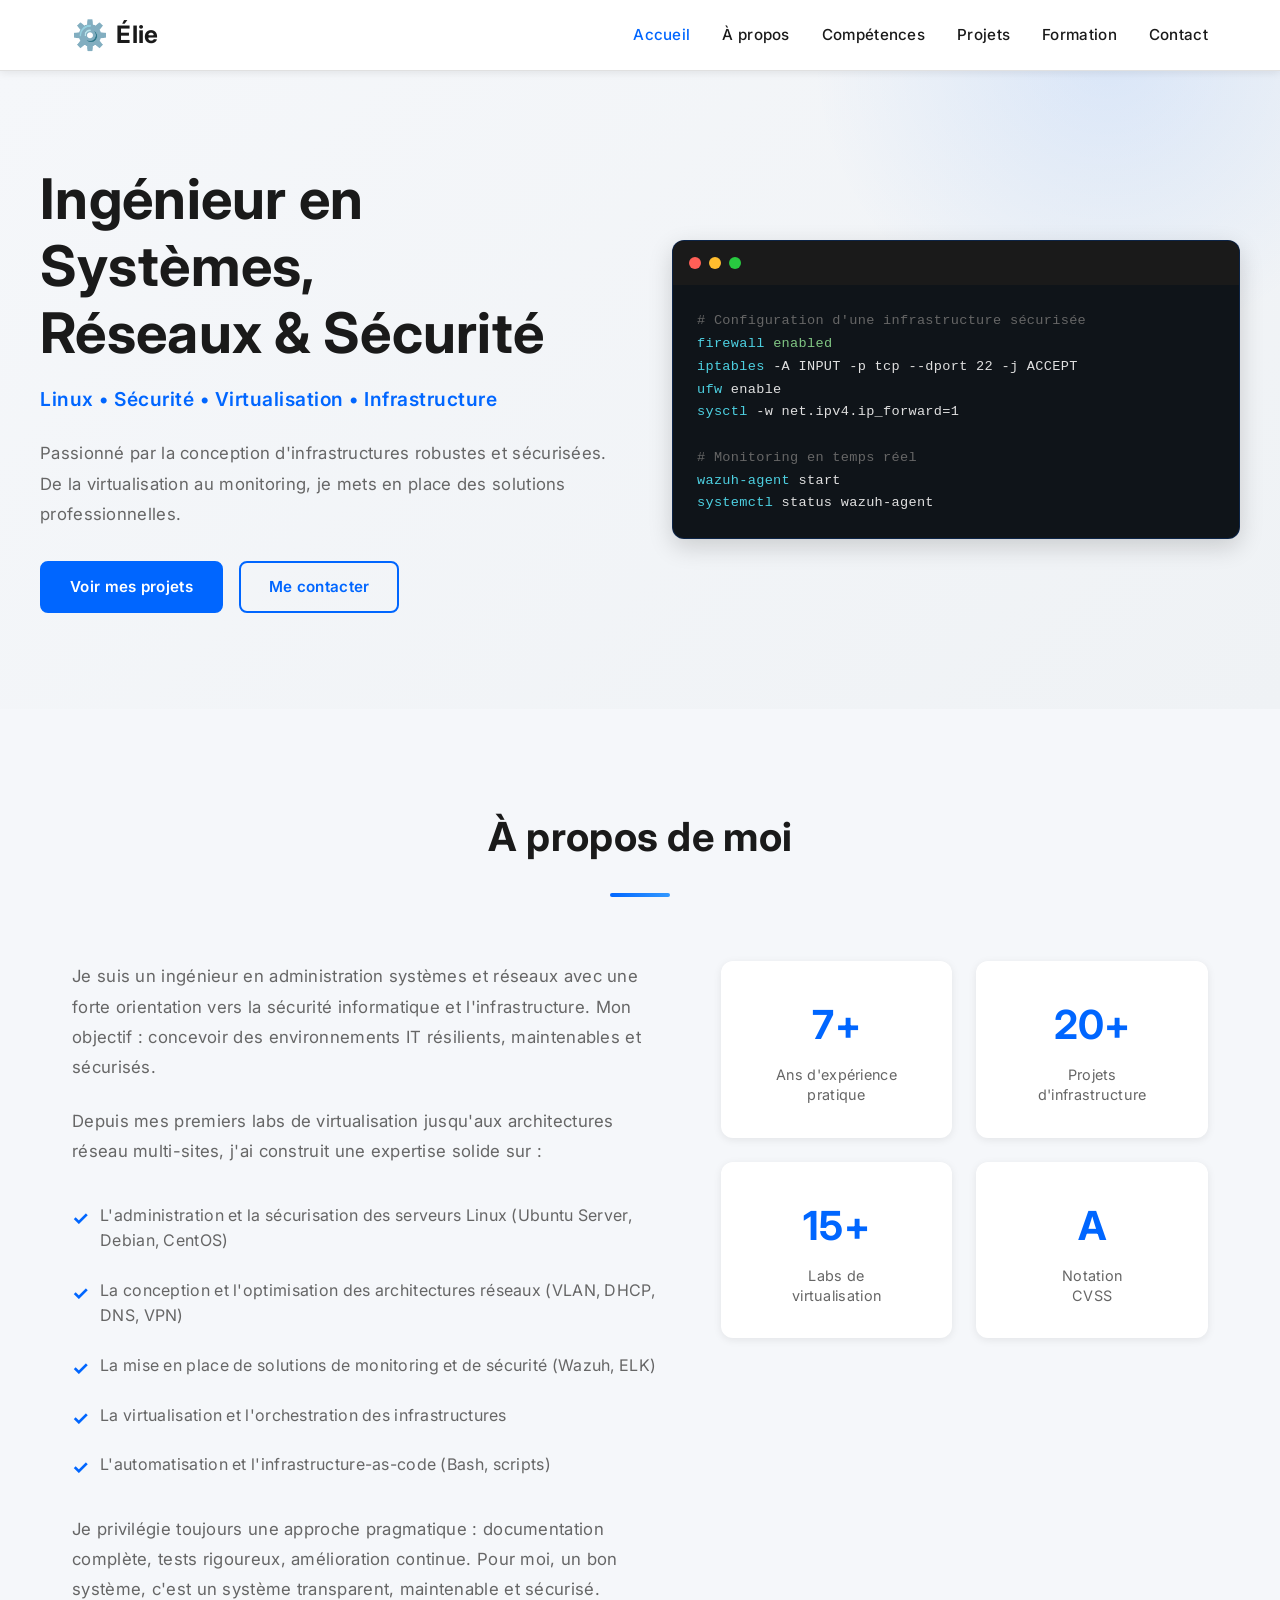
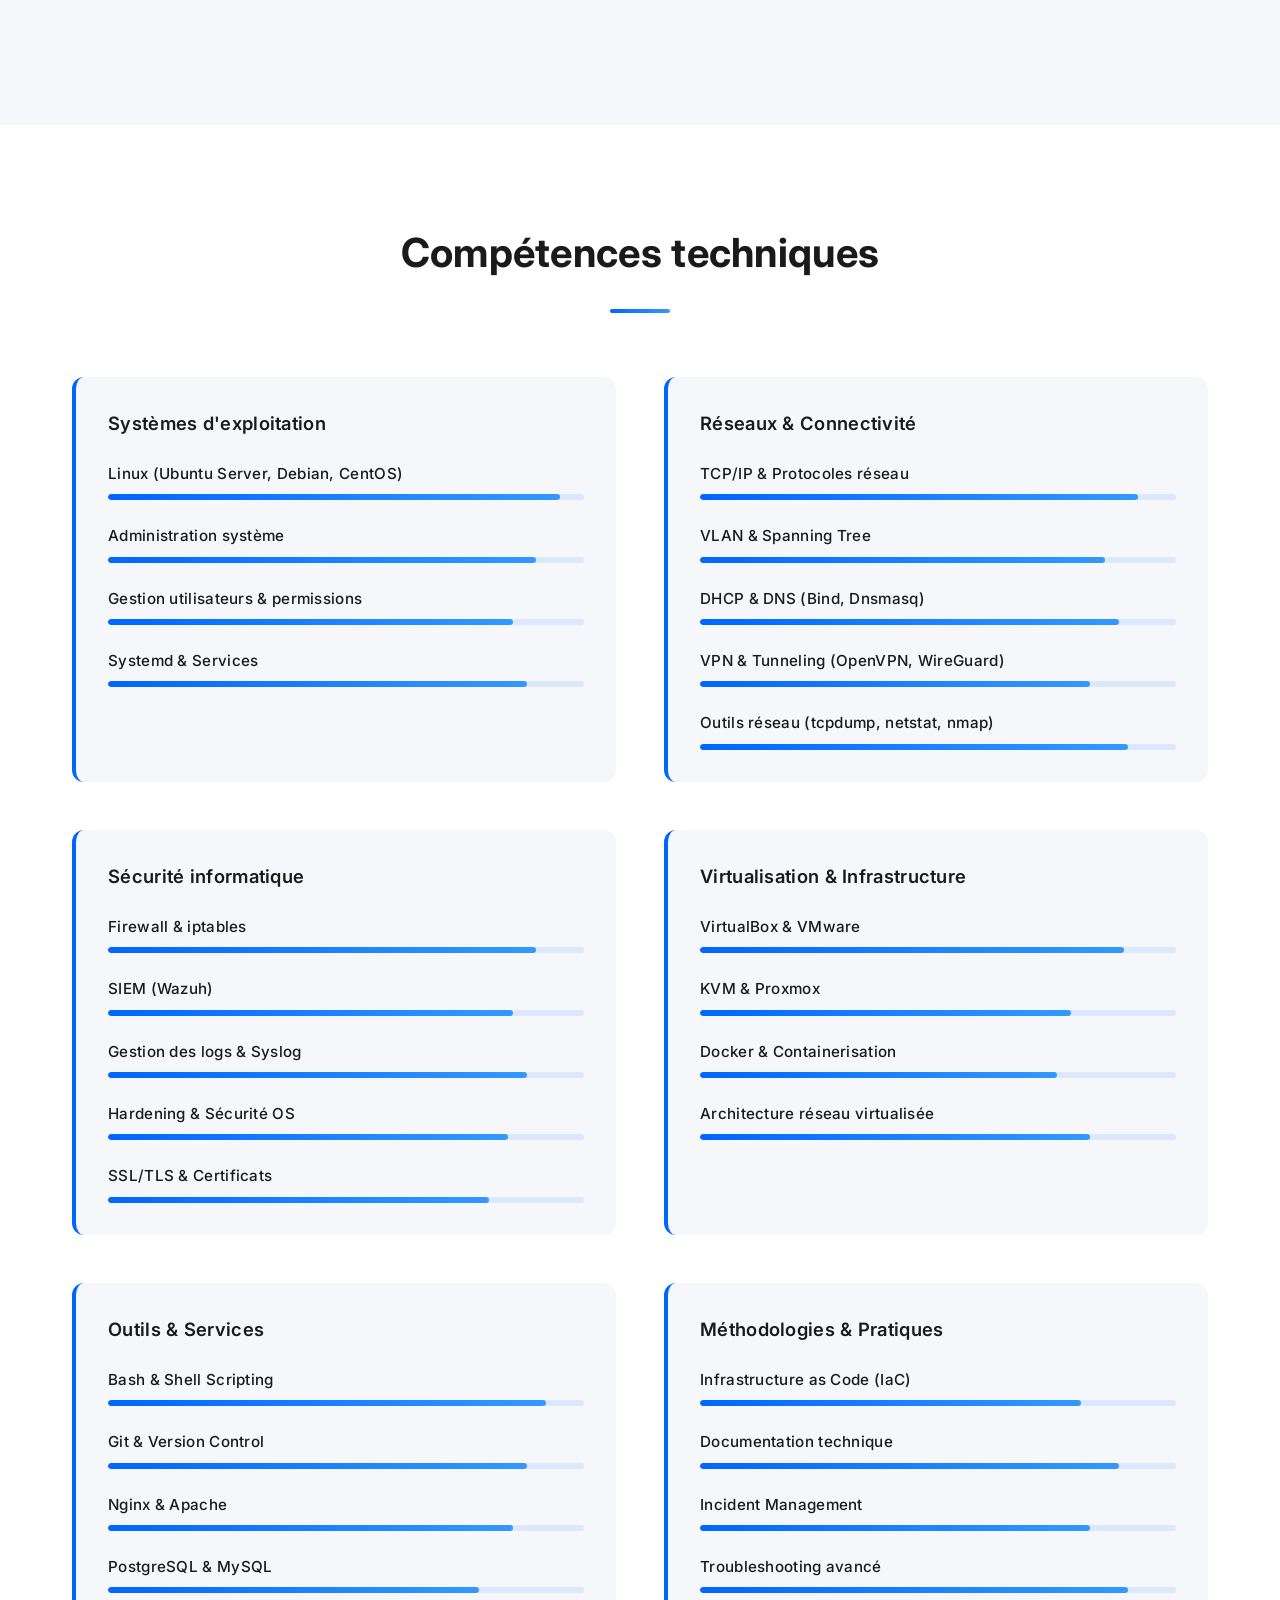
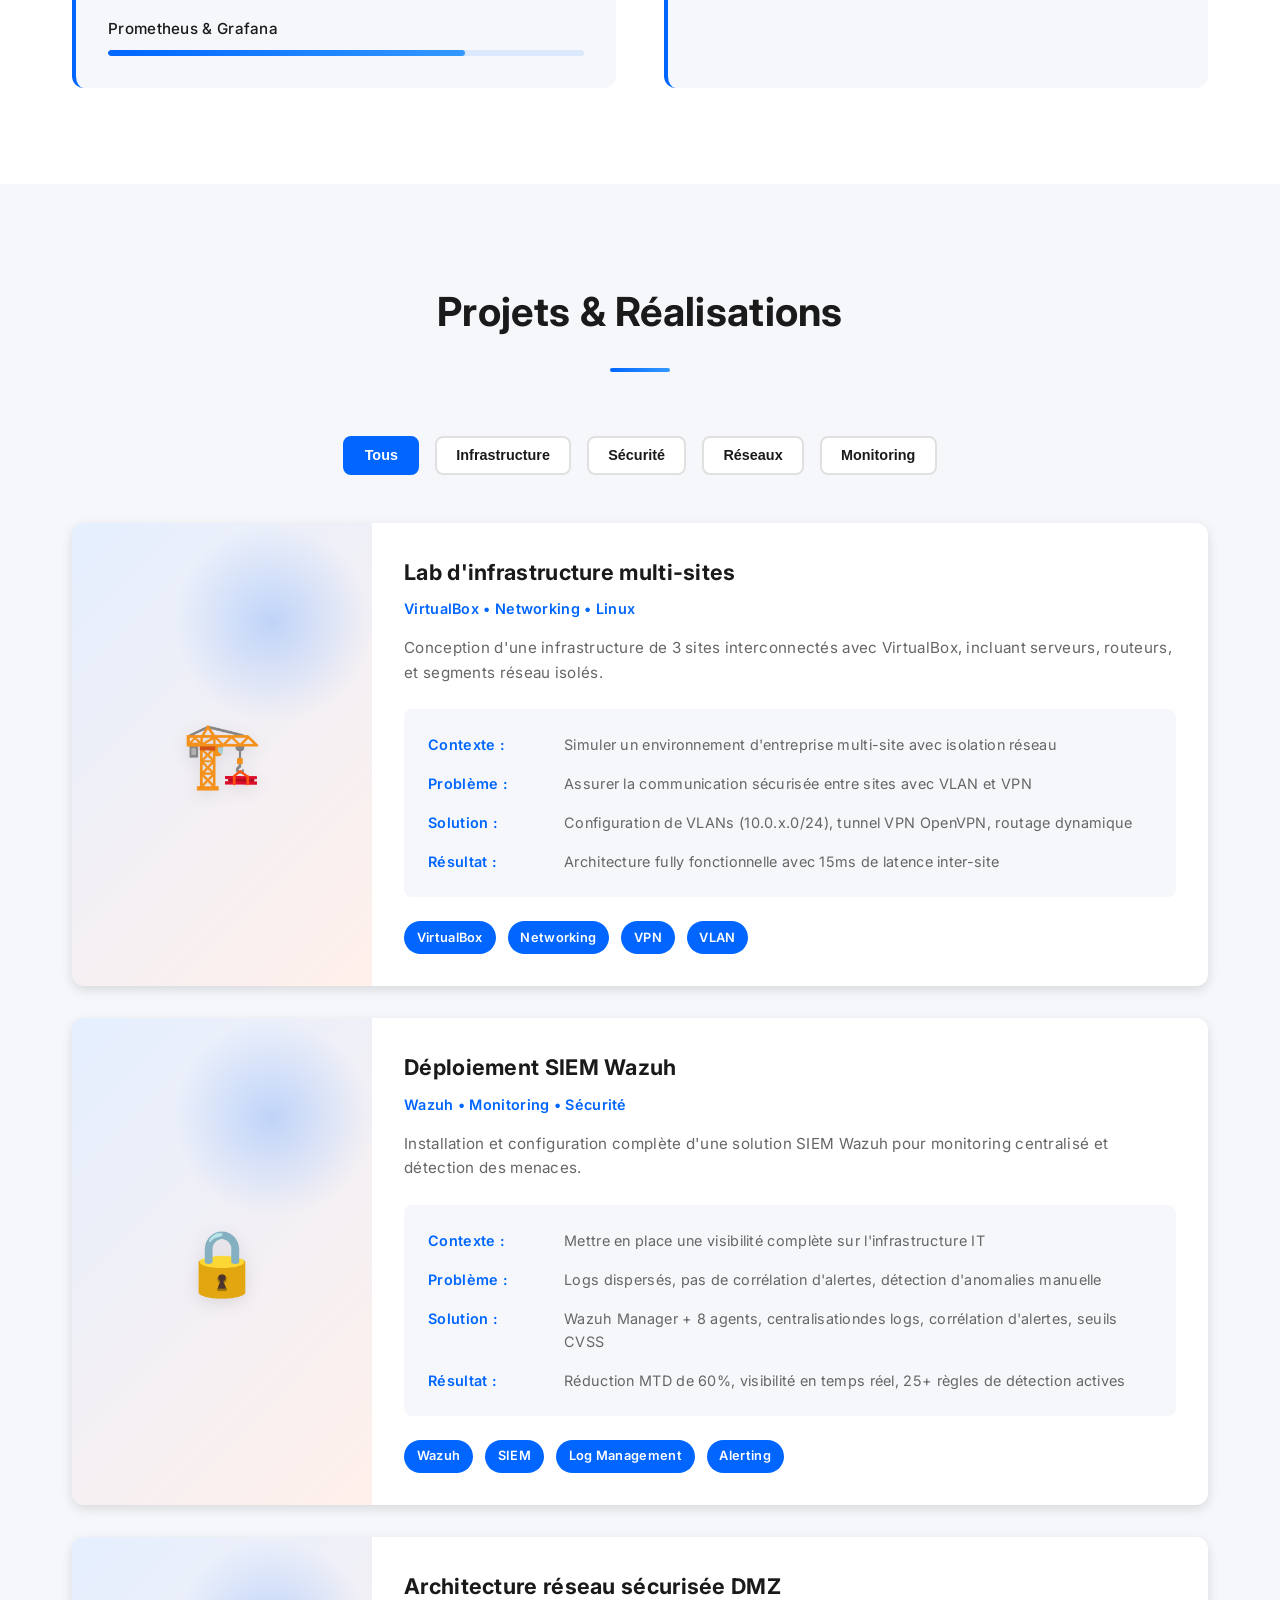
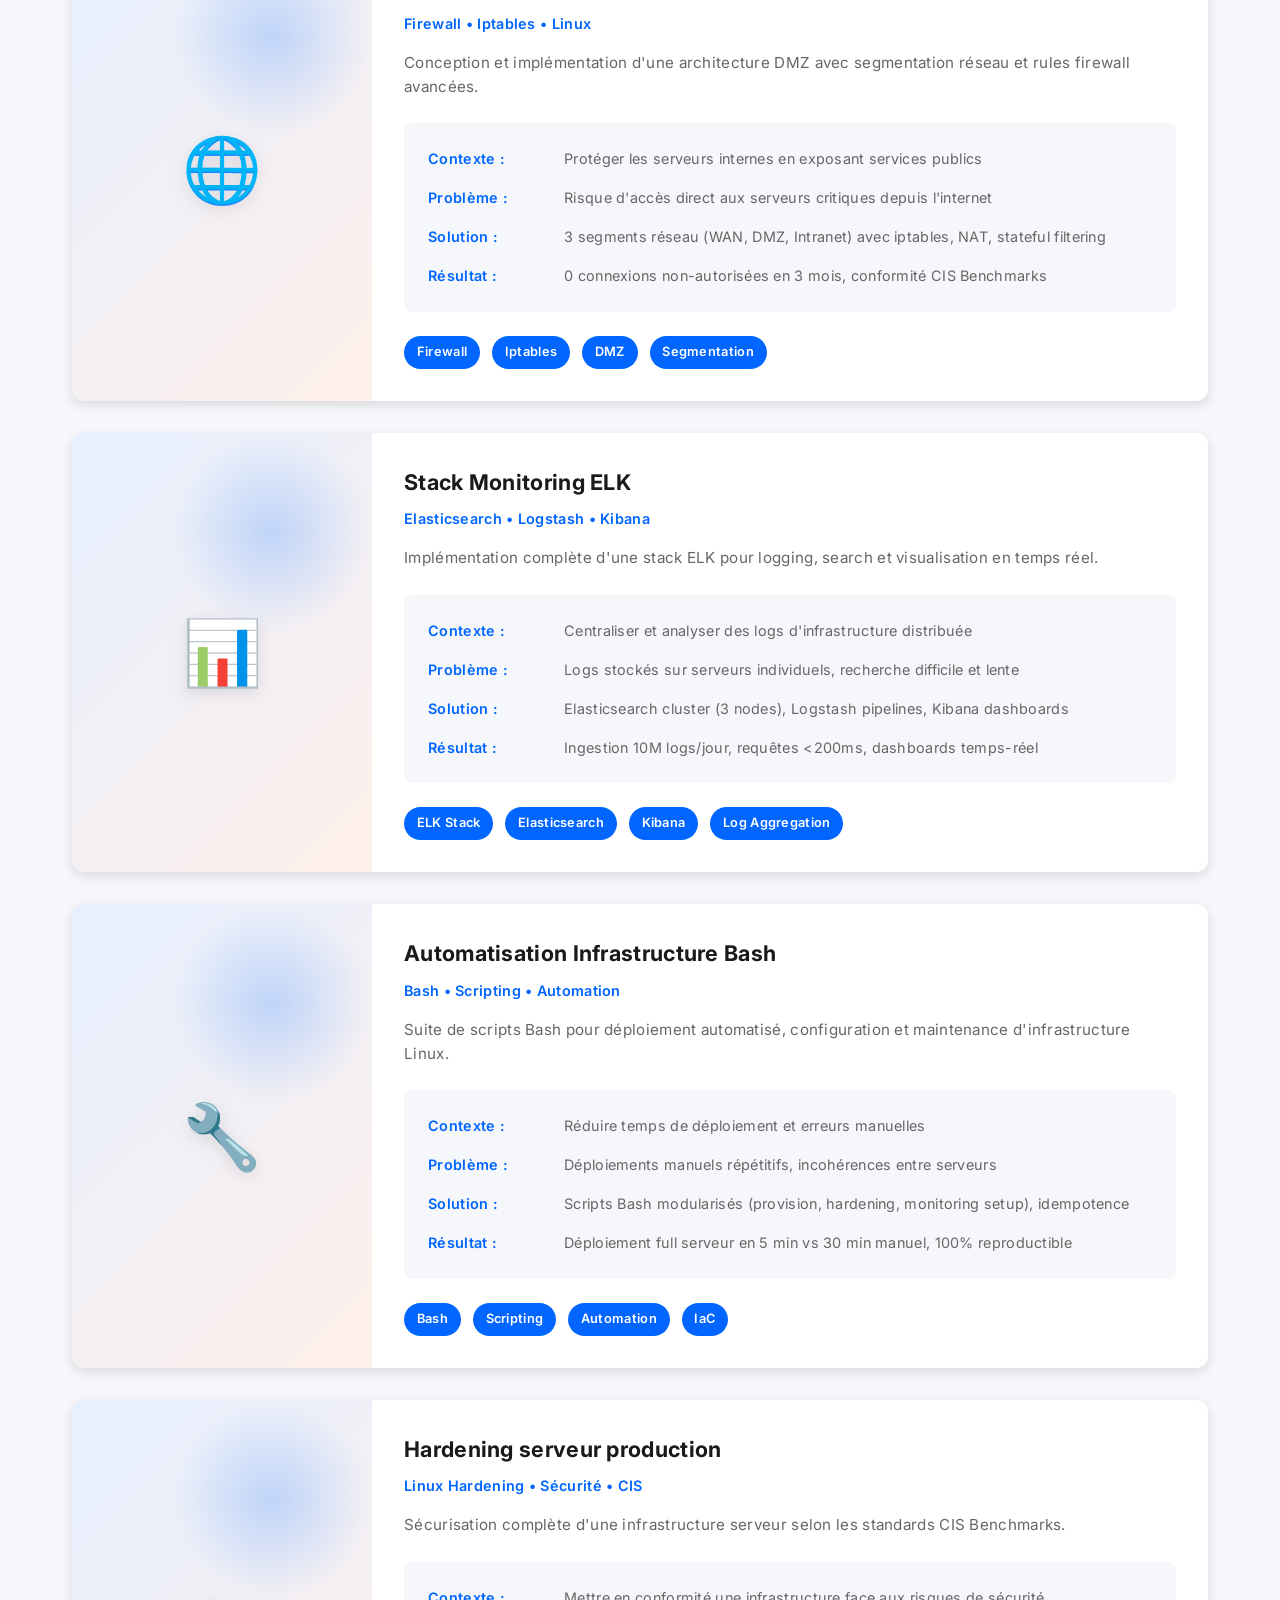
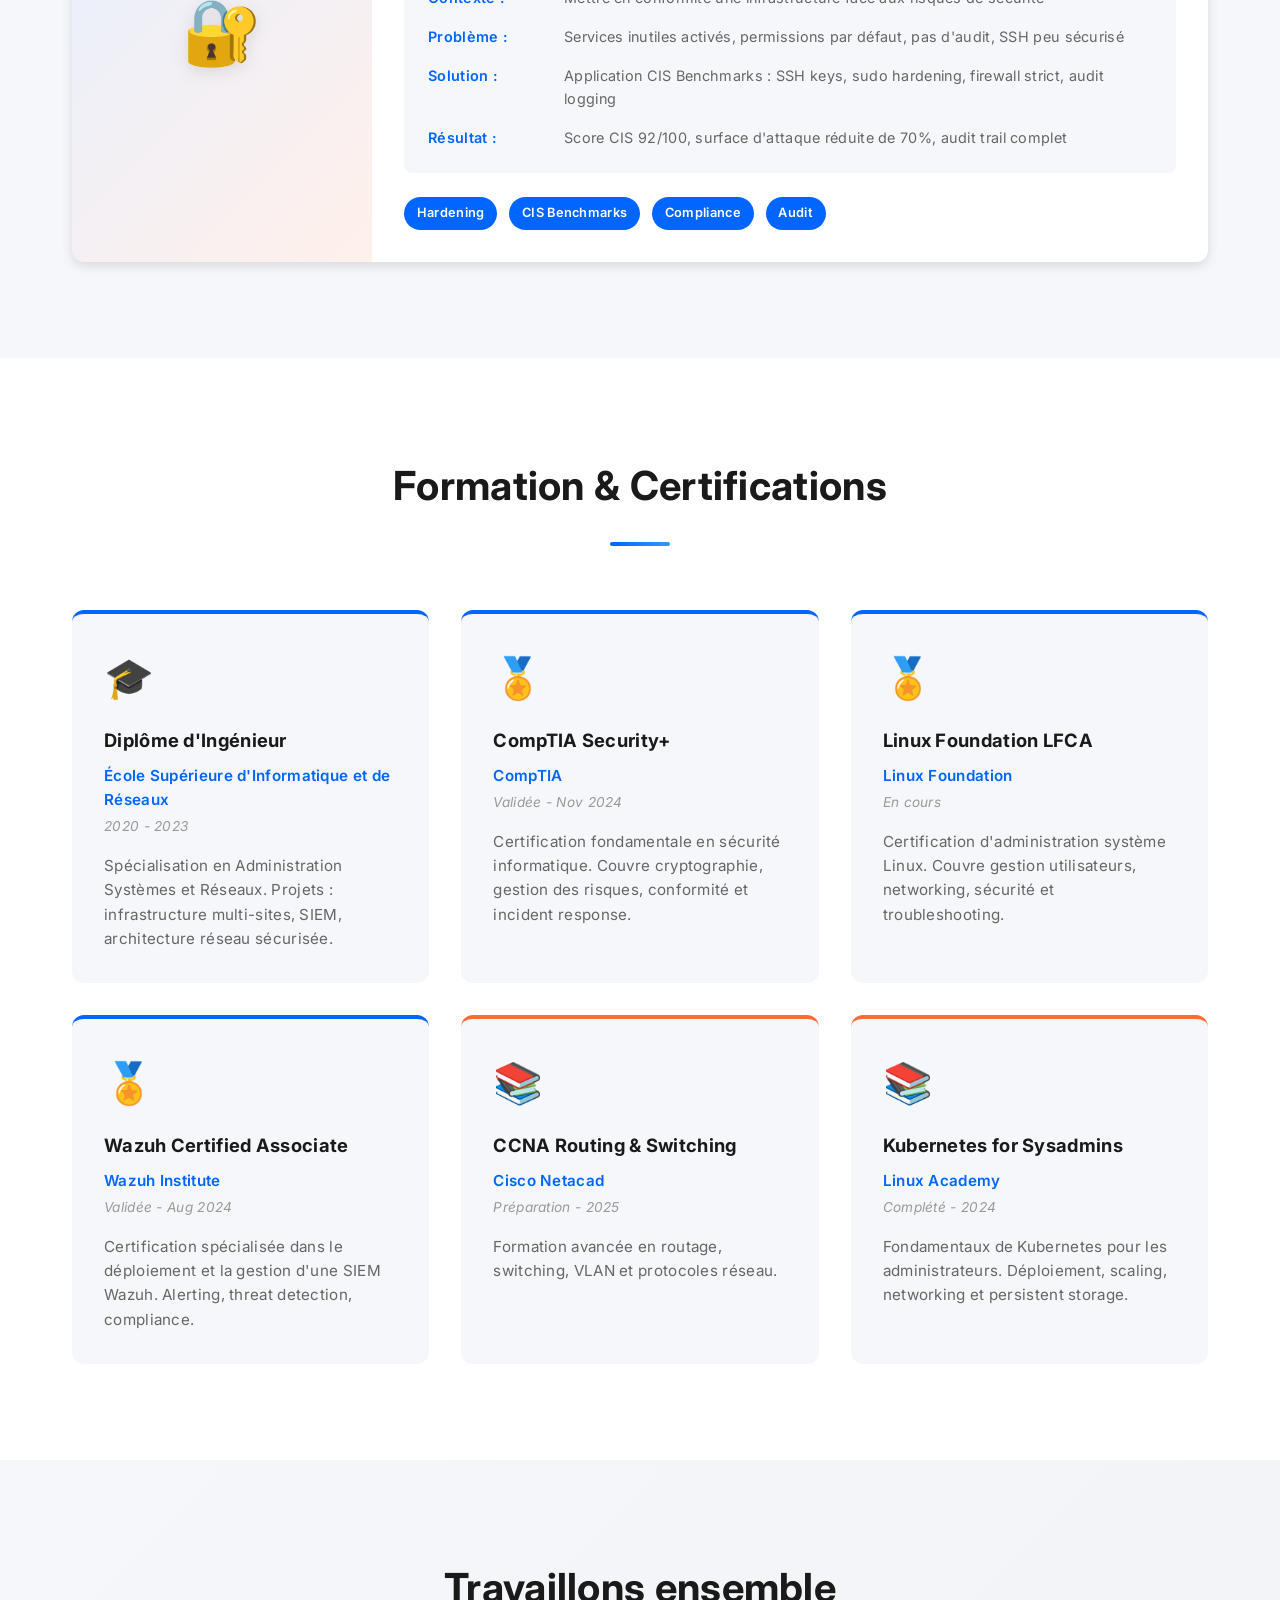
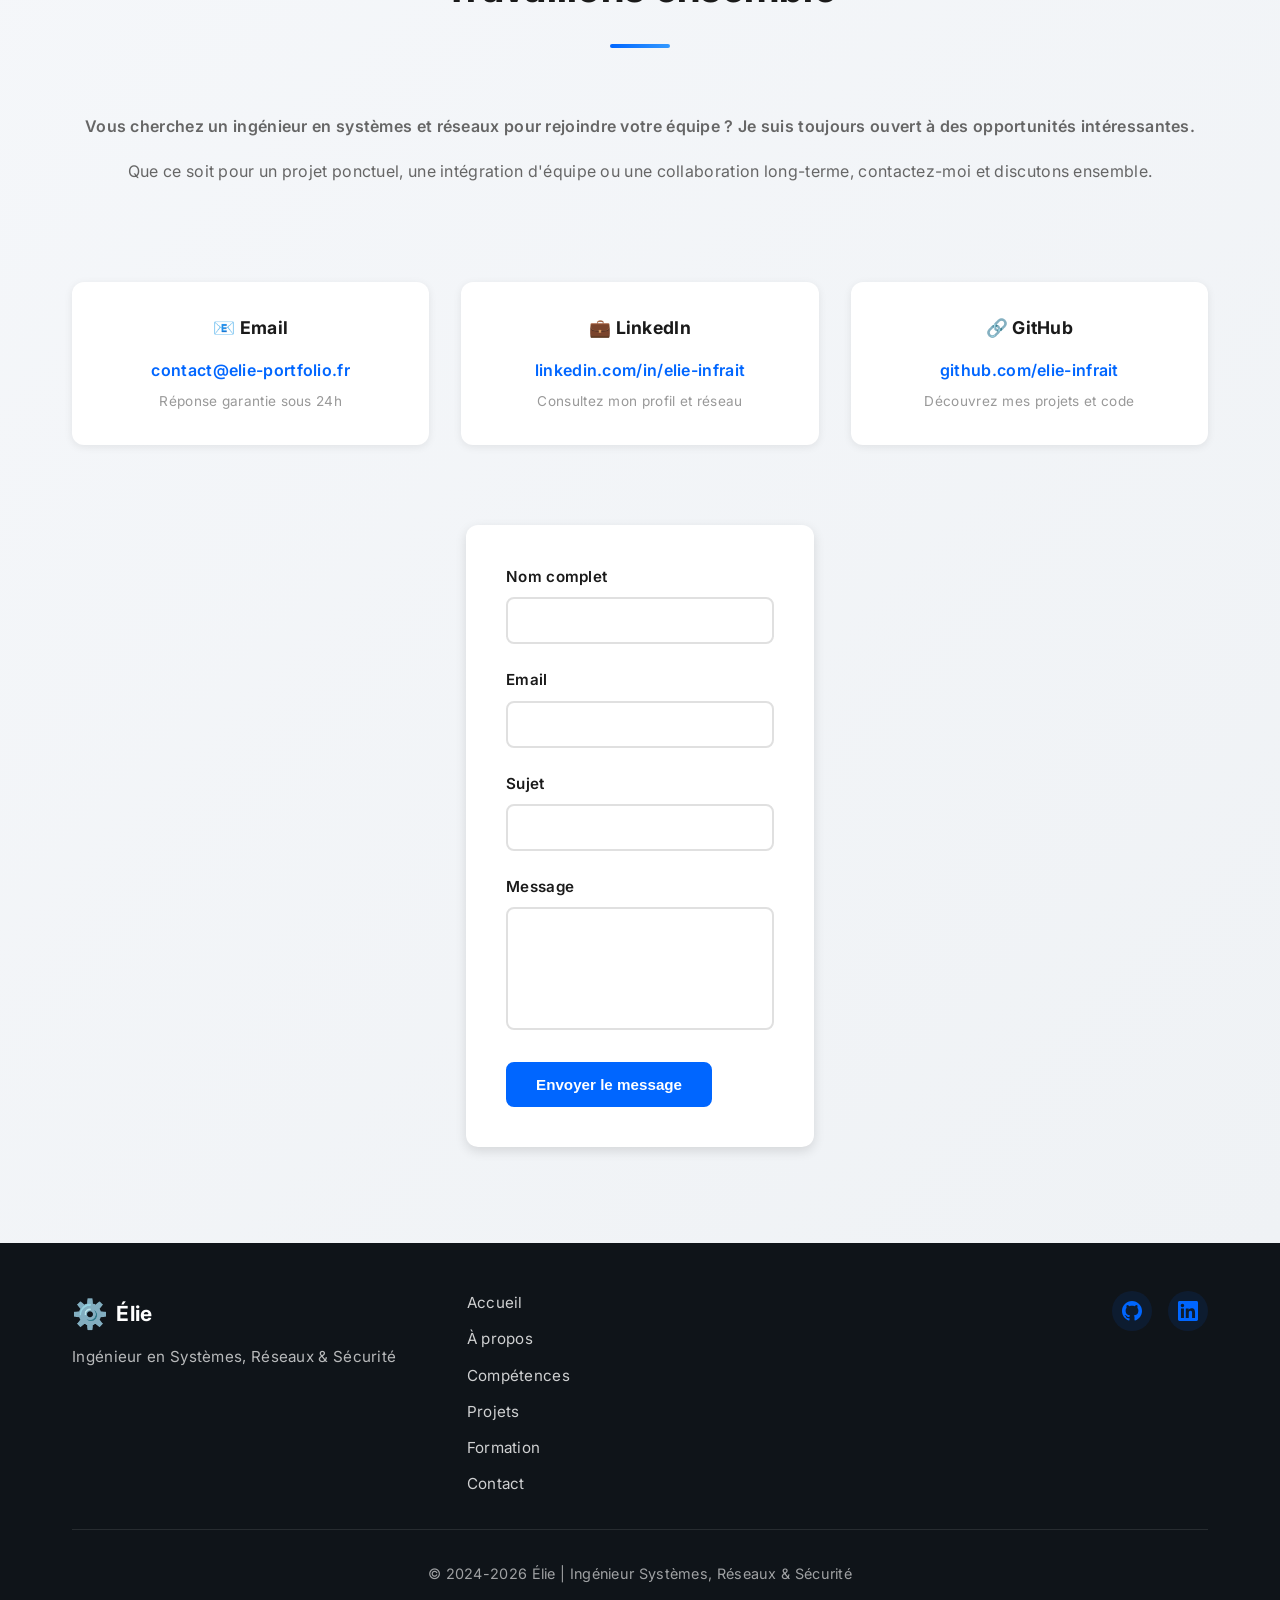
==== index.html @ 28ff604a "first commit" ====
<!DOCTYPE html>
<html lang="fr">
<head>
    <meta charset="UTF-8">
    <meta name="viewport" content="width=device-width, initial-scale=1.0">
    <meta name="description" content="Portfolio professionnel - Ingénieur en Administration Systèmes, Réseaux et Sécurité">
    <meta name="author" content="Élie">
    <title>Élie | Ingénieur Systèmes & Réseaux</title>
    <link rel="stylesheet" href="style.css">
    <link rel="preconnect" href="https://fonts.googleapis.com">
    <link rel="preconnect" href="https://fonts.gstatic.com" crossorigin>
    <link href="https://fonts.googleapis.com/css2?family=Inter:wght@300;400;500;600;700&family=JetBrains+Mono:wght@400;600&display=swap" rel="stylesheet">
</head>
<body>
    <!-- NAVIGATION -->
    <nav class="navbar" id="navbar">
        <div class="nav-container">
            <div class="nav-logo">
                <span class="logo-symbol">⚙️</span>
                <span class="logo-text">Élie</span>
            </div>
            <div class="nav-menu" id="navMenu">
                <a href="#home" class="nav-link">Accueil</a>
                <a href="#about" class="nav-link">À propos</a>
                <a href="#skills" class="nav-link">Compétences</a>
                <a href="#projects" class="nav-link">Projets</a>
                <a href="#education" class="nav-link">Formation</a>
                <a href="#contact" class="nav-link">Contact</a>
            </div>
            <div class="hamburger" id="hamburger">
                <span></span>
                <span></span>
                <span></span>
            </div>
        </div>
    </nav>

    <!-- HERO SECTION -->
    <section id="home" class="hero">
        <div class="hero-content">
            <div class="hero-text">
                <h1 class="hero-title">Ingénieur en Systèmes,<br>Réseaux & Sécurité</h1>
                <p class="hero-subtitle">Linux • Sécurité • Virtualisation • Infrastructure</p>
                <p class="hero-description">
                    Passionné par la conception d'infrastructures robustes et sécurisées.<br>
                    De la virtualisation au monitoring, je mets en place des solutions professionnelles.
                </p>
                <div class="hero-cta">
                    <a href="#projects" class="btn btn-primary">Voir mes projets</a>
                    <a href="#contact" class="btn btn-secondary">Me contacter</a>
                </div>
            </div>
            <div class="hero-visual">
                <div class="code-window">
                    <div class="code-header">
                        <span class="code-dot red"></span>
                        <span class="code-dot yellow"></span>
                        <span class="code-dot green"></span>
                    </div>
                    <pre><code><span class="code-comment"># Configuration d'une infrastructure sécurisée</span>
<span class="code-keyword">firewall</span> <span class="code-value">enabled</span>
<span class="code-keyword">iptables</span> -A INPUT -p tcp --dport 22 -j ACCEPT
<span class="code-keyword">ufw</span> enable
<span class="code-keyword">sysctl</span> -w net.ipv4.ip_forward=1

<span class="code-comment"># Monitoring en temps réel</span>
<span class="code-keyword">wazuh-agent</span> start
<span class="code-keyword">systemctl</span> status wazuh-agent</code></pre>
                </div>
            </div>
        </div>
    </section>

    <!-- À PROPOS -->
    <section id="about" class="about">
        <div class="container">
            <div class="section-header">
                <h2>À propos de moi</h2>
                <div class="section-divider"></div>
            </div>
            <div class="about-content">
                <div class="about-text">
                    <p>
                        Je suis un ingénieur en administration systèmes et réseaux avec une forte orientation vers la sécurité informatique et l'infrastructure. 
                        Mon objectif : concevoir des environnements IT résilients, maintenables et sécurisés.
                    </p>
                    <p>
                        Depuis mes premiers labs de virtualisation jusqu'aux architectures réseau multi-sites, j'ai construit une expertise solide sur :
                    </p>
                    <ul class="about-list">
                        <li>L'administration et la sécurisation des serveurs Linux (Ubuntu Server, Debian, CentOS)</li>
                        <li>La conception et l'optimisation des architectures réseaux (VLAN, DHCP, DNS, VPN)</li>
                        <li>La mise en place de solutions de monitoring et de sécurité (Wazuh, ELK)</li>
                        <li>La virtualisation et l'orchestration des infrastructures</li>
                        <li>L'automatisation et l'infrastructure-as-code (Bash, scripts)</li>
                    </ul>
                    <p>
                        Je privilégie toujours une approche pragmatique : documentation complète, tests rigoureux, amélioration continue. 
                        Pour moi, un bon système, c'est un système transparent, maintenable et sécurisé.
                    </p>
                </div>
                <div class="about-stats">
                    <div class="stat-card">
                        <div class="stat-number">7+</div>
                        <div class="stat-label">Ans d'expérience<br>pratique</div>
                    </div>
                    <div class="stat-card">
                        <div class="stat-number">20+</div>
                        <div class="stat-label">Projets<br>d'infrastructure</div>
                    </div>
                    <div class="stat-card">
                        <div class="stat-number">15+</div>
                        <div class="stat-label">Labs de<br>virtualisation</div>
                    </div>
                    <div class="stat-card">
                        <div class="stat-number">A</div>
                        <div class="stat-label">Notation<br>CVSS</div>
                    </div>
                </div>
            </div>
        </div>
    </section>

    <!-- COMPÉTENCES -->
    <section id="skills" class="skills">
        <div class="container">
            <div class="section-header">
                <h2>Compétences techniques</h2>
                <div class="section-divider"></div>
            </div>
            <div class="skills-grid">
                <!-- Systèmes d'exploitation -->
                <div class="skill-category">
                    <h3 class="skill-category-title">Systèmes d'exploitation</h3>
                    <div class="skills-list">
                        <div class="skill-item">
                            <span class="skill-name">Linux (Ubuntu Server, Debian, CentOS)</span>
                            <div class="skill-bar">
                                <div class="skill-progress" style="width: 95%"></div>
                            </div>
                        </div>
                        <div class="skill-item">
                            <span class="skill-name">Administration système</span>
                            <div class="skill-bar">
                                <div class="skill-progress" style="width: 90%"></div>
                            </div>
                        </div>
                        <div class="skill-item">
                            <span class="skill-name">Gestion utilisateurs & permissions</span>
                            <div class="skill-bar">
                                <div class="skill-progress" style="width: 85%"></div>
                            </div>
                        </div>
                        <div class="skill-item">
                            <span class="skill-name">Systemd & Services</span>
                            <div class="skill-bar">
                                <div class="skill-progress" style="width: 88%"></div>
                            </div>
                        </div>
                    </div>
                </div>

                <!-- Réseaux -->
                <div class="skill-category">
                    <h3 class="skill-category-title">Réseaux & Connectivité</h3>
                    <div class="skills-list">
                        <div class="skill-item">
                            <span class="skill-name">TCP/IP & Protocoles réseau</span>
                            <div class="skill-bar">
                                <div class="skill-progress" style="width: 92%"></div>
                            </div>
                        </div>
                        <div class="skill-item">
                            <span class="skill-name">VLAN & Spanning Tree</span>
                            <div class="skill-bar">
                                <div class="skill-progress" style="width: 85%"></div>
                            </div>
                        </div>
                        <div class="skill-item">
                            <span class="skill-name">DHCP & DNS (Bind, Dnsmasq)</span>
                            <div class="skill-bar">
                                <div class="skill-progress" style="width: 88%"></div>
                            </div>
                        </div>
                        <div class="skill-item">
                            <span class="skill-name">VPN & Tunneling (OpenVPN, WireGuard)</span>
                            <div class="skill-bar">
                                <div class="skill-progress" style="width: 82%"></div>
                            </div>
                        </div>
                        <div class="skill-item">
                            <span class="skill-name">Outils réseau (tcpdump, netstat, nmap)</span>
                            <div class="skill-bar">
                                <div class="skill-progress" style="width: 90%"></div>
                            </div>
                        </div>
                    </div>
                </div>

                <!-- Sécurité -->
                <div class="skill-category">
                    <h3 class="skill-category-title">Sécurité informatique</h3>
                    <div class="skills-list">
                        <div class="skill-item">
                            <span class="skill-name">Firewall & iptables</span>
                            <div class="skill-bar">
                                <div class="skill-progress" style="width: 90%"></div>
                            </div>
                        </div>
                        <div class="skill-item">
                            <span class="skill-name">SIEM (Wazuh)</span>
                            <div class="skill-bar">
                                <div class="skill-progress" style="width: 85%"></div>
                            </div>
                        </div>
                        <div class="skill-item">
                            <span class="skill-name">Gestion des logs & Syslog</span>
                            <div class="skill-bar">
                                <div class="skill-progress" style="width: 88%"></div>
                            </div>
                        </div>
                        <div class="skill-item">
                            <span class="skill-name">Hardening & Sécurité OS</span>
                            <div class="skill-bar">
                                <div class="skill-progress" style="width: 84%"></div>
                            </div>
                        </div>
                        <div class="skill-item">
                            <span class="skill-name">SSL/TLS & Certificats</span>
                            <div class="skill-bar">
                                <div class="skill-progress" style="width: 80%"></div>
                            </div>
                        </div>
                    </div>
                </div>

                <!-- Virtualisation -->
                <div class="skill-category">
                    <h3 class="skill-category-title">Virtualisation & Infrastructure</h3>
                    <div class="skills-list">
                        <div class="skill-item">
                            <span class="skill-name">VirtualBox & VMware</span>
                            <div class="skill-bar">
                                <div class="skill-progress" style="width: 89%"></div>
                            </div>
                        </div>
                        <div class="skill-item">
                            <span class="skill-name">KVM & Proxmox</span>
                            <div class="skill-bar">
                                <div class="skill-progress" style="width: 78%"></div>
                            </div>
                        </div>
                        <div class="skill-item">
                            <span class="skill-name">Docker & Containerisation</span>
                            <div class="skill-bar">
                                <div class="skill-progress" style="width: 75%"></div>
                            </div>
                        </div>
                        <div class="skill-item">
                            <span class="skill-name">Architecture réseau virtualisée</span>
                            <div class="skill-bar">
                                <div class="skill-progress" style="width: 82%"></div>
                            </div>
                        </div>
                    </div>
                </div>

                <!-- Outils & Services -->
                <div class="skill-category">
                    <h3 class="skill-category-title">Outils & Services</h3>
                    <div class="skills-list">
                        <div class="skill-item">
                            <span class="skill-name">Bash & Shell Scripting</span>
                            <div class="skill-bar">
                                <div class="skill-progress" style="width: 92%"></div>
                            </div>
                        </div>
                        <div class="skill-item">
                            <span class="skill-name">Git & Version Control</span>
                            <div class="skill-bar">
                                <div class="skill-progress" style="width: 88%"></div>
                            </div>
                        </div>
                        <div class="skill-item">
                            <span class="skill-name">Nginx & Apache</span>
                            <div class="skill-bar">
                                <div class="skill-progress" style="width: 85%"></div>
                            </div>
                        </div>
                        <div class="skill-item">
                            <span class="skill-name">PostgreSQL & MySQL</span>
                            <div class="skill-bar">
                                <div class="skill-progress" style="width: 78%"></div>
                            </div>
                        </div>
                        <div class="skill-item">
                            <span class="skill-name">Prometheus & Grafana</span>
                            <div class="skill-bar">
                                <div class="skill-progress" style="width: 75%"></div>
                            </div>
                        </div>
                    </div>
                </div>

                <!-- Méthodologies -->
                <div class="skill-category">
                    <h3 class="skill-category-title">Méthodologies & Pratiques</h3>
                    <div class="skills-list">
                        <div class="skill-item">
                            <span class="skill-name">Infrastructure as Code (IaC)</span>
                            <div class="skill-bar">
                                <div class="skill-progress" style="width: 80%"></div>
                            </div>
                        </div>
                        <div class="skill-item">
                            <span class="skill-name">Documentation technique</span>
                            <div class="skill-bar">
                                <div class="skill-progress" style="width: 88%"></div>
                            </div>
                        </div>
                        <div class="skill-item">
                            <span class="skill-name">Incident Management</span>
                            <div class="skill-bar">
                                <div class="skill-progress" style="width: 82%"></div>
                            </div>
                        </div>
                        <div class="skill-item">
                            <span class="skill-name">Troubleshooting avancé</span>
                            <div class="skill-bar">
                                <div class="skill-progress" style="width: 90%"></div>
                            </div>
                        </div>
                    </div>
                </div>
            </div>
        </div>
    </section>

    <!-- PROJETS -->
    <section id="projects" class="projects">
        <div class="container">
            <div class="section-header">
                <h2>Projets & Réalisations</h2>
                <div class="section-divider"></div>
            </div>
            
            <div class="filter-buttons">
                <button class="filter-btn active" data-filter="all">Tous</button>
                <button class="filter-btn" data-filter="infrastructure">Infrastructure</button>
                <button class="filter-btn" data-filter="security">Sécurité</button>
                <button class="filter-btn" data-filter="network">Réseaux</button>
                <button class="filter-btn" data-filter="monitoring">Monitoring</button>
            </div>

            <div class="projects-grid">
                <!-- Projet 1 -->
                <div class="project-card" data-category="infrastructure">
                    <div class="project-image">
                        <div class="project-icon">🏗️</div>
                    </div>
                    <div class="project-content">
                        <h3 class="project-title">Lab d'infrastructure multi-sites</h3>
                        <p class="project-subtitle">VirtualBox • Networking • Linux</p>
                        <p class="project-description">
                            Conception d'une infrastructure de 3 sites interconnectés avec VirtualBox, incluant serveurs, routeurs, et segments réseau isolés.
                        </p>
                        <div class="project-details">
                            <div class="detail">
                                <span class="detail-label">Contexte :</span>
                                <span>Simuler un environnement d'entreprise multi-site avec isolation réseau</span>
                            </div>
                            <div class="detail">
                                <span class="detail-label">Problème :</span>
                                <span>Assurer la communication sécurisée entre sites avec VLAN et VPN</span>
                            </div>
                            <div class="detail">
                                <span class="detail-label">Solution :</span>
                                <span>Configuration de VLANs (10.0.x.0/24), tunnel VPN OpenVPN, routage dynamique</span>
                            </div>
                            <div class="detail">
                                <span class="detail-label">Résultat :</span>
                                <span>Architecture fully fonctionnelle avec 15ms de latence inter-site</span>
                            </div>
                        </div>
                        <div class="project-skills">
                            <span class="skill-badge">VirtualBox</span>
                            <span class="skill-badge">Networking</span>
                            <span class="skill-badge">VPN</span>
                            <span class="skill-badge">VLAN</span>
                        </div>
                    </div>
                </div>

                <!-- Projet 2 -->
                <div class="project-card" data-category="security">
                    <div class="project-image">
                        <div class="project-icon">🔒</div>
                    </div>
                    <div class="project-content">
                        <h3 class="project-title">Déploiement SIEM Wazuh</h3>
                        <p class="project-subtitle">Wazuh • Monitoring • Sécurité</p>
                        <p class="project-description">
                            Installation et configuration complète d'une solution SIEM Wazuh pour monitoring centralisé et détection des menaces.
                        </p>
                        <div class="project-details">
                            <div class="detail">
                                <span class="detail-label">Contexte :</span>
                                <span>Mettre en place une visibilité complète sur l'infrastructure IT</span>
                            </div>
                            <div class="detail">
                                <span class="detail-label">Problème :</span>
                                <span>Logs dispersés, pas de corrélation d'alertes, détection d'anomalies manuelle</span>
                            </div>
                            <div class="detail">
                                <span class="detail-label">Solution :</span>
                                <span>Wazuh Manager + 8 agents, centralisationdes logs, corrélation d'alertes, seuils CVSS</span>
                            </div>
                            <div class="detail">
                                <span class="detail-label">Résultat :</span>
                                <span>Réduction MTD de 60%, visibilité en temps réel, 25+ règles de détection actives</span>
                            </div>
                        </div>
                        <div class="project-skills">
                            <span class="skill-badge">Wazuh</span>
                            <span class="skill-badge">SIEM</span>
                            <span class="skill-badge">Log Management</span>
                            <span class="skill-badge">Alerting</span>
                        </div>
                    </div>
                </div>

                <!-- Projet 3 -->
                <div class="project-card" data-category="network">
                    <div class="project-image">
                        <div class="project-icon">🌐</div>
                    </div>
                    <div class="project-content">
                        <h3 class="project-title">Architecture réseau sécurisée DMZ</h3>
                        <p class="project-subtitle">Firewall • Iptables • Linux</p>
                        <p class="project-description">
                            Conception et implémentation d'une architecture DMZ avec segmentation réseau et rules firewall avancées.
                        </p>
                        <div class="project-details">
                            <div class="detail">
                                <span class="detail-label">Contexte :</span>
                                <span>Protéger les serveurs internes en exposant services publics</span>
                            </div>
                            <div class="detail">
                                <span class="detail-label">Problème :</span>
                                <span>Risque d'accès direct aux serveurs critiques depuis l'internet</span>
                            </div>
                            <div class="detail">
                                <span class="detail-label">Solution :</span>
                                <span>3 segments réseau (WAN, DMZ, Intranet) avec iptables, NAT, stateful filtering</span>
                            </div>
                            <div class="detail">
                                <span class="detail-label">Résultat :</span>
                                <span>0 connexions non-autorisées en 3 mois, conformité CIS Benchmarks</span>
                            </div>
                        </div>
                        <div class="project-skills">
                            <span class="skill-badge">Firewall</span>
                            <span class="skill-badge">Iptables</span>
                            <span class="skill-badge">DMZ</span>
                            <span class="skill-badge">Segmentation</span>
                        </div>
                    </div>
                </div>

                <!-- Projet 4 -->
                <div class="project-card" data-category="monitoring">
                    <div class="project-image">
                        <div class="project-icon">📊</div>
                    </div>
                    <div class="project-content">
                        <h3 class="project-title">Stack Monitoring ELK</h3>
                        <p class="project-subtitle">Elasticsearch • Logstash • Kibana</p>
                        <p class="project-description">
                            Implémentation complète d'une stack ELK pour logging, search et visualisation en temps réel.
                        </p>
                        <div class="project-details">
                            <div class="detail">
                                <span class="detail-label">Contexte :</span>
                                <span>Centraliser et analyser des logs d'infrastructure distribuée</span>
                            </div>
                            <div class="detail">
                                <span class="detail-label">Problème :</span>
                                <span>Logs stockés sur serveurs individuels, recherche difficile et lente</span>
                            </div>
                            <div class="detail">
                                <span class="detail-label">Solution :</span>
                                <span>Elasticsearch cluster (3 nodes), Logstash pipelines, Kibana dashboards</span>
                            </div>
                            <div class="detail">
                                <span class="detail-label">Résultat :</span>
                                <span>Ingestion 10M logs/jour, requêtes &lt;200ms, dashboards temps-réel</span>
                            </div>
                        </div>
                        <div class="project-skills">
                            <span class="skill-badge">ELK Stack</span>
                            <span class="skill-badge">Elasticsearch</span>
                            <span class="skill-badge">Kibana</span>
                            <span class="skill-badge">Log Aggregation</span>
                        </div>
                    </div>
                </div>

                <!-- Projet 5 -->
                <div class="project-card" data-category="infrastructure">
                    <div class="project-image">
                        <div class="project-icon">🔧</div>
                    </div>
                    <div class="project-content">
                        <h3 class="project-title">Automatisation Infrastructure Bash</h3>
                        <p class="project-subtitle">Bash • Scripting • Automation</p>
                        <p class="project-description">
                            Suite de scripts Bash pour déploiement automatisé, configuration et maintenance d'infrastructure Linux.
                        </p>
                        <div class="project-details">
                            <div class="detail">
                                <span class="detail-label">Contexte :</span>
                                <span>Réduire temps de déploiement et erreurs manuelles</span>
                            </div>
                            <div class="detail">
                                <span class="detail-label">Problème :</span>
                                <span>Déploiements manuels répétitifs, incohérences entre serveurs</span>
                            </div>
                            <div class="detail">
                                <span class="detail-label">Solution :</span>
                                <span>Scripts Bash modularisés (provision, hardening, monitoring setup), idempotence</span>
                            </div>
                            <div class="detail">
                                <span class="detail-label">Résultat :</span>
                                <span>Déploiement full serveur en 5 min vs 30 min manuel, 100% reproductible</span>
                            </div>
                        </div>
                        <div class="project-skills">
                            <span class="skill-badge">Bash</span>
                            <span class="skill-badge">Scripting</span>
                            <span class="skill-badge">Automation</span>
                            <span class="skill-badge">IaC</span>
                        </div>
                    </div>
                </div>

                <!-- Projet 6 -->
                <div class="project-card" data-category="security">
                    <div class="project-image">
                        <div class="project-icon">🔐</div>
                    </div>
                    <div class="project-content">
                        <h3 class="project-title">Hardening serveur production</h3>
                        <p class="project-subtitle">Linux Hardening • Sécurité • CIS</p>
                        <p class="project-description">
                            Sécurisation complète d'une infrastructure serveur selon les standards CIS Benchmarks.
                        </p>
                        <div class="project-details">
                            <div class="detail">
                                <span class="detail-label">Contexte :</span>
                                <span>Mettre en conformité une infrastructure face aux risques de sécurité</span>
                            </div>
                            <div class="detail">
                                <span class="detail-label">Problème :</span>
                                <span>Services inutiles activés, permissions par défaut, pas d'audit, SSH peu sécurisé</span>
                            </div>
                            <div class="detail">
                                <span class="detail-label">Solution :</span>
                                <span>Application CIS Benchmarks : SSH keys, sudo hardening, firewall strict, audit logging</span>
                            </div>
                            <div class="detail">
                                <span class="detail-label">Résultat :</span>
                                <span>Score CIS 92/100, surface d'attaque réduite de 70%, audit trail complet</span>
                            </div>
                        </div>
                        <div class="project-skills">
                            <span class="skill-badge">Hardening</span>
                            <span class="skill-badge">CIS Benchmarks</span>
                            <span class="skill-badge">Compliance</span>
                            <span class="skill-badge">Audit</span>
                        </div>
                    </div>
                </div>
            </div>
        </div>
    </section>

    <!-- FORMATION -->
    <section id="education" class="education">
        <div class="container">
            <div class="section-header">
                <h2>Formation & Certifications</h2>
                <div class="section-divider"></div>
            </div>
            
            <div class="education-grid">
                <!-- Diplôme -->
                <div class="education-card certification">
                    <div class="education-icon">🎓</div>
                    <div class="education-content">
                        <h3 class="education-title">Diplôme d'Ingénieur</h3>
                        <p class="education-school">École Supérieure d'Informatique et de Réseaux</p>
                        <p class="education-period">2020 - 2023</p>
                        <p class="education-description">
                            Spécialisation en Administration Systèmes et Réseaux. 
                            Projets : infrastructure multi-sites, SIEM, architecture réseau sécurisée.
                        </p>
                    </div>
                </div>

                <!-- Certification 1 -->
                <div class="education-card certification">
                    <div class="education-icon">🏅</div>
                    <div class="education-content">
                        <h3 class="education-title">CompTIA Security+</h3>
                        <p class="education-school">CompTIA</p>
                        <p class="education-period">Validée - Nov 2024</p>
                        <p class="education-description">
                            Certification fondamentale en sécurité informatique. 
                            Couvre cryptographie, gestion des risques, conformité et incident response.
                        </p>
                    </div>
                </div>

                <!-- Certification 2 -->
                <div class="education-card certification">
                    <div class="education-icon">🏅</div>
                    <div class="education-content">
                        <h3 class="education-title">Linux Foundation LFCA</h3>
                        <p class="education-school">Linux Foundation</p>
                        <p class="education-period">En cours</p>
                        <p class="education-description">
                            Certification d'administration système Linux. 
                            Couvre gestion utilisateurs, networking, sécurité et troubleshooting.
                        </p>
                    </div>
                </div>

                <!-- Certification 3 -->
                <div class="education-card certification">
                    <div class="education-icon">🏅</div>
                    <div class="education-content">
                        <h3 class="education-title">Wazuh Certified Associate</h3>
                        <p class="education-school">Wazuh Institute</p>
                        <p class="education-period">Validée - Aug 2024</p>
                        <p class="education-description">
                            Certification spécialisée dans le déploiement et la gestion d'une SIEM Wazuh. 
                            Alerting, threat detection, compliance.
                        </p>
                    </div>
                </div>

                <!-- Formation continue 1 -->
                <div class="education-card training">
                    <div class="education-icon">📚</div>
                    <div class="education-content">
                        <h3 class="education-title">CCNA Routing & Switching</h3>
                        <p class="education-school">Cisco Netacad</p>
                        <p class="education-period">Préparation - 2025</p>
                        <p class="education-description">
                            Formation avancée en routage, switching, VLAN et protocoles réseau.
                        </p>
                    </div>
                </div>

                <!-- Formation continue 2 -->
                <div class="education-card training">
                    <div class="education-icon">📚</div>
                    <div class="education-content">
                        <h3 class="education-title">Kubernetes for Sysadmins</h3>
                        <p class="education-school">Linux Academy</p>
                        <p class="education-period">Complété - 2024</p>
                        <p class="education-description">
                            Fondamentaux de Kubernetes pour les administrateurs. 
                            Déploiement, scaling, networking et persistent storage.
                        </p>
                    </div>
                </div>
            </div>
        </div>
    </section>

    <!-- CONTACT -->
    <section id="contact" class="contact">
        <div class="container">
            <div class="section-header">
                <h2>Travaillons ensemble</h2>
                <div class="section-divider"></div>
            </div>
            
            <div class="contact-content">
                <div class="contact-text">
                    <p class="contact-intro">
                        Vous cherchez un ingénieur en systèmes et réseaux pour rejoindre votre équipe ? 
                        Je suis toujours ouvert à des opportunités intéressantes.
                    </p>
                    <p>
                        Que ce soit pour un projet ponctuel, une intégration d'équipe ou une collaboration long-terme, 
                        contactez-moi et discutons ensemble.
                    </p>
                </div>

                <div class="contact-methods">
                    <div class="contact-card">
                        <h3>📧 Email</h3>
                        <p><a href="mailto:contact@elie-portfolio.fr">contact@elie-portfolio.fr</a></p>
                        <small>Réponse garantie sous 24h</small>
                    </div>
                    <div class="contact-card">
                        <h3>💼 LinkedIn</h3>
                        <p><a href="https://linkedin.com/in/elie-infrait" target="_blank">linkedin.com/in/elie-infrait</a></p>
                        <small>Consultez mon profil et réseau</small>
                    </div>
                    <div class="contact-card">
                        <h3>🔗 GitHub</h3>
                        <p><a href="https://github.com/elie-infrait" target="_blank">github.com/elie-infrait</a></p>
                        <small>Découvrez mes projets et code</small>
                    </div>
                </div>

                <form class="contact-form" id="contactForm">
                    <div class="form-group">
                        <label for="name">Nom complet</label>
                        <input type="text" id="name" name="name" required>
                    </div>
                    <div class="form-group">
                        <label for="email">Email</label>
                        <input type="email" id="email" name="email" required>
                    </div>
                    <div class="form-group">
                        <label for="subject">Sujet</label>
                        <input type="text" id="subject" name="subject" required>
                    </div>
                    <div class="form-group full-width">
                        <label for="message">Message</label>
                        <textarea id="message" name="message" rows="5" required></textarea>
                    </div>
                    <button type="submit" class="btn btn-primary">Envoyer le message</button>
                </form>
            </div>
        </div>
    </section>

    <!-- FOOTER -->
    <footer class="footer">
        <div class="container">
            <div class="footer-content">
                <div class="footer-left">
                    <div class="footer-logo">
                        <span class="logo-symbol">⚙️</span>
                        <span class="logo-text">Élie</span>
                    </div>
                    <p>Ingénieur en Systèmes, Réseaux & Sécurité</p>
                </div>
                <div class="footer-links">
                    <a href="#home">Accueil</a>
                    <a href="#about">À propos</a>
                    <a href="#skills">Compétences</a>
                    <a href="#projects">Projets</a>
                    <a href="#education">Formation</a>
                    <a href="#contact">Contact</a>
                </div>
                <div class="footer-social">
                    <a href="https://github.com" target="_blank" title="GitHub">
                        <svg width="20" height="20" viewBox="0 0 24 24" fill="currentColor">
                            <path d="M12 0c-6.626 0-12 5.373-12 12 0 5.302 3.438 9.8 8.207 11.387.599.111.793-.261.793-.577v-2.234c-3.338.726-4.033-1.416-4.033-1.416-.546-1.387-1.333-1.756-1.333-1.756-1.089-.745.083-.729.083-.729 1.205.084 1.839 1.237 1.839 1.237 1.07 1.834 2.807 1.304 3.492.997.107-.775.418-1.305.762-1.604-2.665-.305-5.467-1.334-5.467-5.931 0-1.311.469-2.381 1.236-3.221-.124-.303-.535-1.524.117-3.176 0 0 1.008-.322 3.301 1.23.957-.266 1.983-.399 3.003-.404 1.02.005 2.047.138 3.006.404 2.291-1.552 3.297-1.23 3.297-1.23.653 1.653.242 2.874.118 3.176.77.84 1.235 1.911 1.235 3.221 0 4.609-2.807 5.624-5.479 5.921.43.372.823 1.102.823 2.222v 3.293c0 .319.192.694.801.576 4.765-1.589 8.199-6.086 8.199-11.386 0-6.627-5.373-12-12-12z"/>
                        </svg>
                    </a>
                    <a href="https://linkedin.com" target="_blank" title="LinkedIn">
                        <svg width="20" height="20" viewBox="0 0 24 24" fill="currentColor">
                            <path d="M20.447 20.452h-3.554v-5.569c0-1.328-.027-3.037-1.852-3.037-1.853 0-2.136 1.445-2.136 2.939v5.667H9.351V9h3.414v1.561h.046c.477-.9 1.637-1.85 3.37-1.85 3.601 0 4.267 2.37 4.267 5.455v6.286zM5.337 7.433c-1.144 0-2.063-.926-2.063-2.065 0-1.138.92-2.063 2.063-2.063 1.14 0 2.064.925 2.064 2.063 0 1.139-.925 2.065-2.064 2.065zm1.782 13.019H3.555V9h3.564v11.452zM22.225 0H1.771C.792 0 0 .774 0 1.729v20.542C0 23.227.792 24 1.771 24h20.451C23.2 24 24 23.227 24 22.271V1.729C24 .774 23.2 0 22.225 0z"/>
                        </svg>
                    </a>
                </div>
            </div>
            <div class="footer-bottom">
                <p>&copy; 2024-2026 Élie | Ingénieur Systèmes, Réseaux & Sécurité</p>
            </div>
        </div>
    </footer>

    <script src="script.js"></script>
</body>
</html>
---- style.css ----
/* ============================================
   STYLES GLOBAUX & VARIABLES
   ============================================ */

:root {
    --primary: #0066ff;
    --primary-dark: #0052cc;
    --primary-light: #3399ff;
    --secondary: #ff6b35;
    --success: #00d084;
    --danger: #ff3333;
    --warning: #ffa500;
    
    --bg-primary: #ffffff;
    --bg-secondary: #f5f7fa;
    --bg-tertiary: #eff2f5;
    --bg-dark: #0f1419;
    
    --text-primary: #1a1a1a;
    --text-secondary: #666666;
    --text-tertiary: #999999;
    --text-light: #ffffff;
    
    --border-color: #e0e0e0;
    --shadow-sm: 0 2px 8px rgba(0, 0, 0, 0.08);
    --shadow-md: 0 4px 12px rgba(0, 0, 0, 0.12);
    --shadow-lg: 0 8px 24px rgba(0, 0, 0, 0.16);
    
    --transition: all 0.3s cubic-bezier(0.4, 0, 0.2, 1);
    --spacing-unit: 0.5rem;
}

* {
    margin: 0;
    padding: 0;
    box-sizing: border-box;
}

html {
    scroll-behavior: smooth;
}

body {
    font-family: 'Inter', -apple-system, BlinkMacSystemFont, 'Segoe UI', sans-serif;
    color: var(--text-primary);
    background-color: var(--bg-primary);
    line-height: 1.6;
    letter-spacing: 0.3px;
}

/* ============================================
   NAVIGATION
   ============================================ */

.navbar {
    position: fixed;
    top: 0;
    width: 100%;
    background: rgba(255, 255, 255, 0.95);
    backdrop-filter: blur(10px);
    box-shadow: var(--shadow-sm);
    z-index: 1000;
    border-bottom: 1px solid var(--border-color);
}

.nav-container {
    max-width: 1200px;
    margin: 0 auto;
    padding: 0 2rem;
    height: 70px;
    display: flex;
    justify-content: space-between;
    align-items: center;
}

.nav-logo {
    display: flex;
    align-items: center;
    gap: 0.5rem;
    font-size: 1.5rem;
    font-weight: 700;
    color: var(--text-primary);
    text-decoration: none;
    transition: var(--transition);
}

.nav-logo:hover {
    color: var(--primary);
}

.logo-symbol {
    font-size: 1.8rem;
}

.nav-menu {
    display: flex;
    gap: 2rem;
    align-items: center;
}

.nav-link {
    color: var(--text-primary);
    text-decoration: none;
    font-weight: 500;
    font-size: 0.95rem;
    transition: var(--transition);
    position: relative;
}

.nav-link::after {
    content: '';
    position: absolute;
    bottom: -5px;
    left: 0;
    width: 0;
    height: 2px;
    background: var(--primary);
    transition: var(--transition);
}

.nav-link:hover {
    color: var(--primary);
}

.nav-link:hover::after {
    width: 100%;
}

.hamburger {
    display: none;
    flex-direction: column;
    cursor: pointer;
    gap: 5px;
}

.hamburger span {
    width: 25px;
    height: 3px;
    background: var(--text-primary);
    border-radius: 2px;
    transition: var(--transition);
}

/* ============================================
   RESPONSIVE NAVIGATION
   ============================================ */

@media (max-width: 768px) {
    .hamburger {
        display: flex;
    }

    .nav-menu {
        position: fixed;
        left: -100%;
        top: 70px;
        flex-direction: column;
        background-color: var(--bg-primary);
        width: 100%;
        text-align: center;
        transition: 0.3s;
        padding: 2rem 0;
        gap: 0;
        box-shadow: var(--shadow-md);
    }

    .nav-menu.active {
        left: 0;
    }

    .nav-link {
        display: block;
        padding: 1rem;
        border-bottom: 1px solid var(--border-color);
    }

    .nav-link::after {
        display: none;
    }

    .hamburger.active span:nth-child(1) {
        transform: rotate(-45deg) translate(-8px, 8px);
    }

    .hamburger.active span:nth-child(2) {
        opacity: 0;
    }

    .hamburger.active span:nth-child(3) {
        transform: rotate(45deg) translate(-8px, -8px);
    }
}

/* ============================================
   CONTAINER & LAYOUT
   ============================================ */

.container {
    max-width: 1200px;
    margin: 0 auto;
    padding: 0 2rem;
}

section {
    padding: 6rem 0;
}

@media (max-width: 768px) {
    section {
        padding: 4rem 0;
    }
}

/* ============================================
   BOUTONS
   ============================================ */

.btn {
    display: inline-block;
    padding: 0.75rem 1.75rem;
    border: 2px solid transparent;
    border-radius: 0.5rem;
    font-size: 0.95rem;
    font-weight: 600;
    text-decoration: none;
    cursor: pointer;
    transition: var(--transition);
    text-align: center;
}

.btn-primary {
    background: var(--primary);
    color: white;
    border-color: var(--primary);
}

.btn-primary:hover {
    background: var(--primary-dark);
    border-color: var(--primary-dark);
    box-shadow: 0 4px 12px rgba(0, 102, 255, 0.3);
}

.btn-secondary {
    background: transparent;
    color: var(--primary);
    border-color: var(--primary);
}

.btn-secondary:hover {
    background: var(--primary);
    color: white;
}

/* ============================================
   HERO SECTION
   ============================================ */

.hero {
    background: linear-gradient(135deg, #f5f7fa 0%, #eff2f5 100%);
    margin-top: 70px;
    padding: 6rem 2rem !important;
    position: relative;
    overflow: hidden;
}

.hero::before {
    content: '';
    position: absolute;
    top: -50%;
    right: -10%;
    width: 600px;
    height: 600px;
    border-radius: 50%;
    background: radial-gradient(circle, rgba(0, 102, 255, 0.1) 0%, transparent 70%);
    pointer-events: none;
}

.hero-content {
    max-width: 1200px;
    margin: 0 auto;
    display: grid;
    grid-template-columns: 1fr 1fr;
    gap: 4rem;
    align-items: center;
    position: relative;
    z-index: 1;
}

.hero-text h1 {
    font-size: 3.5rem;
    line-height: 1.2;
    color: var(--text-primary);
    margin-bottom: 1rem;
    font-weight: 700;
}

.hero-subtitle {
    font-size: 1.2rem;
    color: var(--primary);
    font-weight: 600;
    margin-bottom: 1.5rem;
    letter-spacing: 0.5px;
}

.hero-description {
    font-size: 1.05rem;
    color: var(--text-secondary);
    margin-bottom: 2rem;
    line-height: 1.8;
}

.hero-cta {
    display: flex;
    gap: 1rem;
    flex-wrap: wrap;
}

/* Code Window */
.code-window {
    background: var(--bg-dark);
    border-radius: 0.75rem;
    box-shadow: var(--shadow-lg);
    overflow: hidden;
    border: 1px solid rgba(0, 102, 255, 0.2);
}

.code-header {
    background: #1a1a1a;
    padding: 1rem;
    display: flex;
    gap: 0.5rem;
}

.code-dot {
    width: 12px;
    height: 12px;
    border-radius: 50%;
}

.code-dot.red {
    background: #ff5f57;
}

.code-dot.yellow {
    background: #ffbd2e;
}

.code-dot.green {
    background: #28c940;
}

.code-window pre {
    padding: 1.5rem;
    margin: 0;
    font-family: 'JetBrains Mono', monospace;
    font-size: 0.85rem;
    line-height: 1.6;
    color: #e0e0e0;
    overflow-x: auto;
}

.code-comment {
    color: #666;
}

.code-keyword {
    color: #4dd0e1;
}

.code-value {
    color: #81c784;
}

@media (max-width: 768px) {
    .hero-content {
        grid-template-columns: 1fr;
    }

    .hero-text h1 {
        font-size: 2.5rem;
    }

    .hero-cta {
        flex-direction: column;
    }

    .code-window {
        display: none;
    }
}

/* ============================================
   SECTION HEADER
   ============================================ */

.section-header {
    text-align: center;
    margin-bottom: 4rem;
}

.section-header h2 {
    font-size: 2.5rem;
    color: var(--text-primary);
    margin-bottom: 1.5rem;
    font-weight: 700;
}

.section-divider {
    width: 60px;
    height: 4px;
    background: linear-gradient(90deg, var(--primary) 0%, var(--primary-light) 100%);
    margin: 0 auto;
    border-radius: 2px;
}

/* ============================================
   À PROPOS
   ============================================ */

#about {
    background: var(--bg-secondary);
}

.about-content {
    display: grid;
    grid-template-columns: 1.2fr 1fr;
    gap: 4rem;
    align-items: start;
}

.about-text p {
    font-size: 1.05rem;
    color: var(--text-secondary);
    margin-bottom: 1.5rem;
    line-height: 1.8;
}

.about-list {
    list-style: none;
    margin: 1.5rem 0;
}

.about-list li {
    padding: 0.75rem 0;
    padding-left: 1.75rem;
    position: relative;
    color: var(--text-secondary);
    font-size: 1rem;
}

.about-list li::before {
    content: '✓';
    position: absolute;
    left: 0;
    color: var(--primary);
    font-weight: 700;
    font-size: 1.2rem;
}

.about-stats {
    display: grid;
    grid-template-columns: 1fr 1fr;
    gap: 1.5rem;
}

.stat-card {
    background: white;
    padding: 2rem;
    border-radius: 0.75rem;
    text-align: center;
    box-shadow: var(--shadow-sm);
    transition: var(--transition);
}

.stat-card:hover {
    box-shadow: var(--shadow-md);
    transform: translateY(-2px);
}

.stat-number {
    font-size: 2.5rem;
    font-weight: 700;
    color: var(--primary);
    margin-bottom: 0.5rem;
}

.stat-label {
    font-size: 0.9rem;
    color: var(--text-secondary);
    line-height: 1.4;
}

@media (max-width: 768px) {
    .about-content {
        grid-template-columns: 1fr;
    }

    .about-stats {
        grid-template-columns: 1fr 1fr;
    }

    .section-header h2 {
        font-size: 2rem;
    }
}

/* ============================================
   COMPÉTENCES
   ============================================ */

.skills-grid {
    display: grid;
    grid-template-columns: 1fr 1fr;
    gap: 3rem;
}

.skill-category {
    background: var(--bg-secondary);
    padding: 2rem;
    border-radius: 0.75rem;
    border-left: 4px solid var(--primary);
    transition: var(--transition);
}

.skill-category:hover {
    box-shadow: var(--shadow-md);
    transform: translateX(4px);
}

.skill-category-title {
    font-size: 1.15rem;
    font-weight: 600;
    color: var(--text-primary);
    margin-bottom: 1.5rem;
    display: flex;
    align-items: center;
    gap: 0.5rem;
}

.skills-list {
    display: flex;
    flex-direction: column;
    gap: 1.5rem;
}

.skill-item {
    display: flex;
    flex-direction: column;
    gap: 0.5rem;
}

.skill-name {
    font-size: 0.95rem;
    font-weight: 500;
    color: var(--text-primary);
}

.skill-bar {
    width: 100%;
    height: 6px;
    background: rgba(0, 102, 255, 0.1);
    border-radius: 3px;
    overflow: hidden;
}

.skill-progress {
    height: 100%;
    background: linear-gradient(90deg, var(--primary), var(--primary-light));
    border-radius: 3px;
    animation: slideIn 1s ease-out;
}

@keyframes slideIn {
    from {
        width: 0 !important;
    }
}

@media (max-width: 768px) {
    .skills-grid {
        grid-template-columns: 1fr;
        gap: 2rem;
    }
}

/* ============================================
   PROJETS
   ============================================ */

#projects {
    background: var(--bg-secondary);
}

.filter-buttons {
    display: flex;
    gap: 1rem;
    margin-bottom: 3rem;
    justify-content: center;
    flex-wrap: wrap;
}

.filter-btn {
    padding: 0.6rem 1.2rem;
    border: 2px solid var(--border-color);
    background: white;
    color: var(--text-primary);
    border-radius: 0.5rem;
    font-size: 0.9rem;
    font-weight: 600;
    cursor: pointer;
    transition: var(--transition);
}

.filter-btn:hover,
.filter-btn.active {
    background: var(--primary);
    color: white;
    border-color: var(--primary);
}

.projects-grid {
    display: grid;
    grid-template-columns: 1fr;
    gap: 2rem;
}

.project-card {
    background: white;
    border-radius: 0.75rem;
    overflow: hidden;
    box-shadow: var(--shadow-md);
    transition: var(--transition);
    display: grid;
    grid-template-columns: 300px 1fr;
    opacity: 1;
    animation: fadeIn 0.5s ease-out;
}

.project-card.hidden {
    display: none;
}

@keyframes fadeIn {
    from {
        opacity: 0;
        transform: translateY(10px);
    }
    to {
        opacity: 1;
        transform: translateY(0);
    }
}

.project-card:hover {
    box-shadow: var(--shadow-lg);
    transform: translateY(-4px);
}

.project-image {
    background: linear-gradient(135deg, rgba(0, 102, 255, 0.1), rgba(255, 107, 53, 0.1));
    display: flex;
    align-items: center;
    justify-content: center;
    min-height: 250px;
    position: relative;
    overflow: hidden;
}

.project-image::after {
    content: '';
    position: absolute;
    top: 0;
    right: 0;
    width: 200px;
    height: 200px;
    background: radial-gradient(circle, rgba(0, 102, 255, 0.2) 0%, transparent 70%);
    pointer-events: none;
}

.project-icon {
    font-size: 4rem;
    filter: drop-shadow(0 4px 8px rgba(0, 0, 0, 0.1));
    z-index: 1;
}

.project-content {
    padding: 2rem;
    display: flex;
    flex-direction: column;
    justify-content: space-between;
}

.project-title {
    font-size: 1.35rem;
    font-weight: 700;
    color: var(--text-primary);
    margin-bottom: 0.5rem;
}

.project-subtitle {
    font-size: 0.9rem;
    color: var(--primary);
    font-weight: 600;
    margin-bottom: 1rem;
}

.project-description {
    font-size: 0.95rem;
    color: var(--text-secondary);
    margin-bottom: 1.5rem;
    line-height: 1.6;
}

.project-details {
    display: flex;
    flex-direction: column;
    gap: 1rem;
    margin-bottom: 1.5rem;
    padding: 1.5rem;
    background: var(--bg-secondary);
    border-radius: 0.5rem;
}

.detail {
    display: grid;
    grid-template-columns: 120px 1fr;
    gap: 1rem;
    font-size: 0.9rem;
}

.detail-label {
    font-weight: 600;
    color: var(--primary);
    white-space: nowrap;
}

.detail span:last-child {
    color: var(--text-secondary);
}

.project-skills {
    display: flex;
    gap: 0.75rem;
    flex-wrap: wrap;
}

.skill-badge {
    display: inline-block;
    background: var(--primary);
    color: white;
    padding: 0.4rem 0.8rem;
    border-radius: 2rem;
    font-size: 0.8rem;
    font-weight: 600;
}

@media (max-width: 768px) {
    .project-card {
        grid-template-columns: 1fr;
    }

    .project-image {
        min-height: 200px;
    }

    .detail {
        grid-template-columns: 1fr;
    }

    .detail-label {
        font-weight: 700;
    }
}

/* ============================================
   FORMATION
   ============================================ */

#education {
    background: var(--bg-primary);
}

.education-grid {
    display: grid;
    grid-template-columns: repeat(auto-fit, minmax(320px, 1fr));
    gap: 2rem;
}

.education-card {
    background: var(--bg-secondary);
    padding: 2rem;
    border-radius: 0.75rem;
    border-top: 4px solid var(--primary);
    transition: var(--transition);
}

.education-card.training {
    border-top-color: var(--secondary);
}

.education-card:hover {
    box-shadow: var(--shadow-md);
    transform: translateY(-4px);
}

.education-icon {
    font-size: 2.5rem;
    margin-bottom: 1rem;
}

.education-title {
    font-size: 1.15rem;
    font-weight: 700;
    color: var(--text-primary);
    margin-bottom: 0.5rem;
}

.education-school {
    font-size: 0.95rem;
    color: var(--primary);
    font-weight: 600;
    margin-bottom: 0.25rem;
}

.education-period {
    font-size: 0.85rem;
    color: var(--text-tertiary);
    margin-bottom: 1rem;
    font-style: italic;
}

.education-description {
    font-size: 0.95rem;
    color: var(--text-secondary);
    line-height: 1.6;
}

/* ============================================
   CONTACT
   ============================================ */

#contact {
    background: linear-gradient(135deg, #f5f7fa 0%, #eff2f5 100%);
}

.contact-content {
    display: grid;
    grid-template-columns: 1fr;
    gap: 3rem;
}

.contact-text {
    text-align: center;
}

.contact-intro {
    font-size: 1.15rem;
    color: var(--text-primary);
    margin-bottom: 1rem;
    font-weight: 600;
}

.contact-text p {
    font-size: 1rem;
    color: var(--text-secondary);
    margin-bottom: 1rem;
    line-height: 1.8;
}

.contact-methods {
    display: grid;
    grid-template-columns: repeat(auto-fit, minmax(250px, 1fr));
    gap: 2rem;
    margin: 2rem 0;
}

.contact-card {
    background: white;
    padding: 2rem;
    border-radius: 0.75rem;
    text-align: center;
    box-shadow: var(--shadow-sm);
    transition: var(--transition);
}

.contact-card:hover {
    box-shadow: var(--shadow-md);
    transform: translateY(-2px);
}

.contact-card h3 {
    font-size: 1.1rem;
    margin-bottom: 1rem;
    color: var(--text-primary);
}

.contact-card p {
    margin-bottom: 0.5rem;
}

.contact-card a {
    color: var(--primary);
    text-decoration: none;
    font-weight: 600;
    transition: var(--transition);
}

.contact-card a:hover {
    color: var(--primary-dark);
    text-decoration: underline;
}

.contact-card small {
    display: block;
    color: var(--text-tertiary);
    font-size: 0.85rem;
    margin-top: 0.5rem;
}

/* Contact Form */
.contact-form {
    background: white;
    padding: 2.5rem;
    border-radius: 0.75rem;
    max-width: 600px;
    margin: 0 auto;
    box-shadow: var(--shadow-md);
}

.form-group {
    margin-bottom: 1.5rem;
}

.form-group.full-width {
    grid-column: 1 / -1;
}

.form-group label {
    display: block;
    margin-bottom: 0.5rem;
    font-weight: 600;
    color: var(--text-primary);
    font-size: 0.95rem;
}

.form-group input,
.form-group textarea {
    width: 100%;
    padding: 0.75rem;
    border: 2px solid var(--border-color);
    border-radius: 0.5rem;
    font-family: inherit;
    font-size: 0.95rem;
    transition: var(--transition);
    resize: none;
}

.form-group input:focus,
.form-group textarea:focus {
    outline: none;
    border-color: var(--primary);
    box-shadow: 0 0 0 3px rgba(0, 102, 255, 0.1);
}

.form-group button {
    width: 100%;
}

@media (max-width: 768px) {
    .contact-methods {
        grid-template-columns: 1fr;
    }

    .contact-form {
        padding: 1.5rem;
    }
}

/* ============================================
   FOOTER
   ============================================ */

.footer {
    background: var(--bg-dark);
    color: var(--text-light);
    padding: 3rem 2rem 1rem;
}

.footer-content {
    max-width: 1200px;
    margin: 0 auto;
    display: grid;
    grid-template-columns: 1fr 1fr 1fr;
    gap: 3rem;
    margin-bottom: 2rem;
    padding-bottom: 2rem;
    border-bottom: 1px solid rgba(255, 255, 255, 0.1);
}

.footer-logo {
    display: flex;
    align-items: center;
    gap: 0.5rem;
    font-size: 1.3rem;
    font-weight: 700;
    margin-bottom: 0.5rem;
}

.footer-left p {
    color: rgba(255, 255, 255, 0.7);
    font-size: 0.95rem;
}

.footer-links {
    display: flex;
    flex-direction: column;
    gap: 0.75rem;
}

.footer-links a {
    color: rgba(255, 255, 255, 0.8);
    text-decoration: none;
    transition: var(--transition);
    font-size: 0.95rem;
}

.footer-links a:hover {
    color: var(--primary);
}

.footer-social {
    display: flex;
    gap: 1rem;
    justify-content: flex-end;
}

.footer-social a {
    display: flex;
    align-items: center;
    justify-content: center;
    width: 40px;
    height: 40px;
    border-radius: 50%;
    background: rgba(0, 102, 255, 0.1);
    color: var(--primary);
    transition: var(--transition);
}

.footer-social a:hover {
    background: var(--primary);
    color: white;
    transform: translateY(-3px);
}

.footer-bottom {
    text-align: center;
    color: rgba(255, 255, 255, 0.6);
    font-size: 0.9rem;
}

@media (max-width: 768px) {
    .footer-content {
        grid-template-columns: 1fr;
        gap: 1.5rem;
    }

    .footer-social {
        justify-content: flex-start;
    }
}

/* ============================================
   ANIMATIONS & HOVER
   ============================================ */

@keyframes fadeInUp {
    from {
        opacity: 0;
        transform: translateY(20px);
    }
    to {
        opacity: 1;
        transform: translateY(0);
    }
}

/* ============================================
   PRINT STYLES
   ============================================ */

@media print {
    .navbar,
    .footer,
    #contact {
        display: none;
    }

    body {
        background: white;
    }

    section {
        page-break-inside: avoid;
        padding: 2rem 0;
    }

    .btn {
        border: 2px solid var(--text-primary);
        color: var(--text-primary);
        background: white;
    }
}

/* ============================================
   SCROLLBAR
   ============================================ */

::-webkit-scrollbar {
    width: 10px;
}

::-webkit-scrollbar-track {
    background: var(--bg-secondary);
}

::-webkit-scrollbar-thumb {
    background: var(--primary);
    border-radius: 5px;
}

::-webkit-scrollbar-thumb:hover {
    background: var(--primary-dark);
}
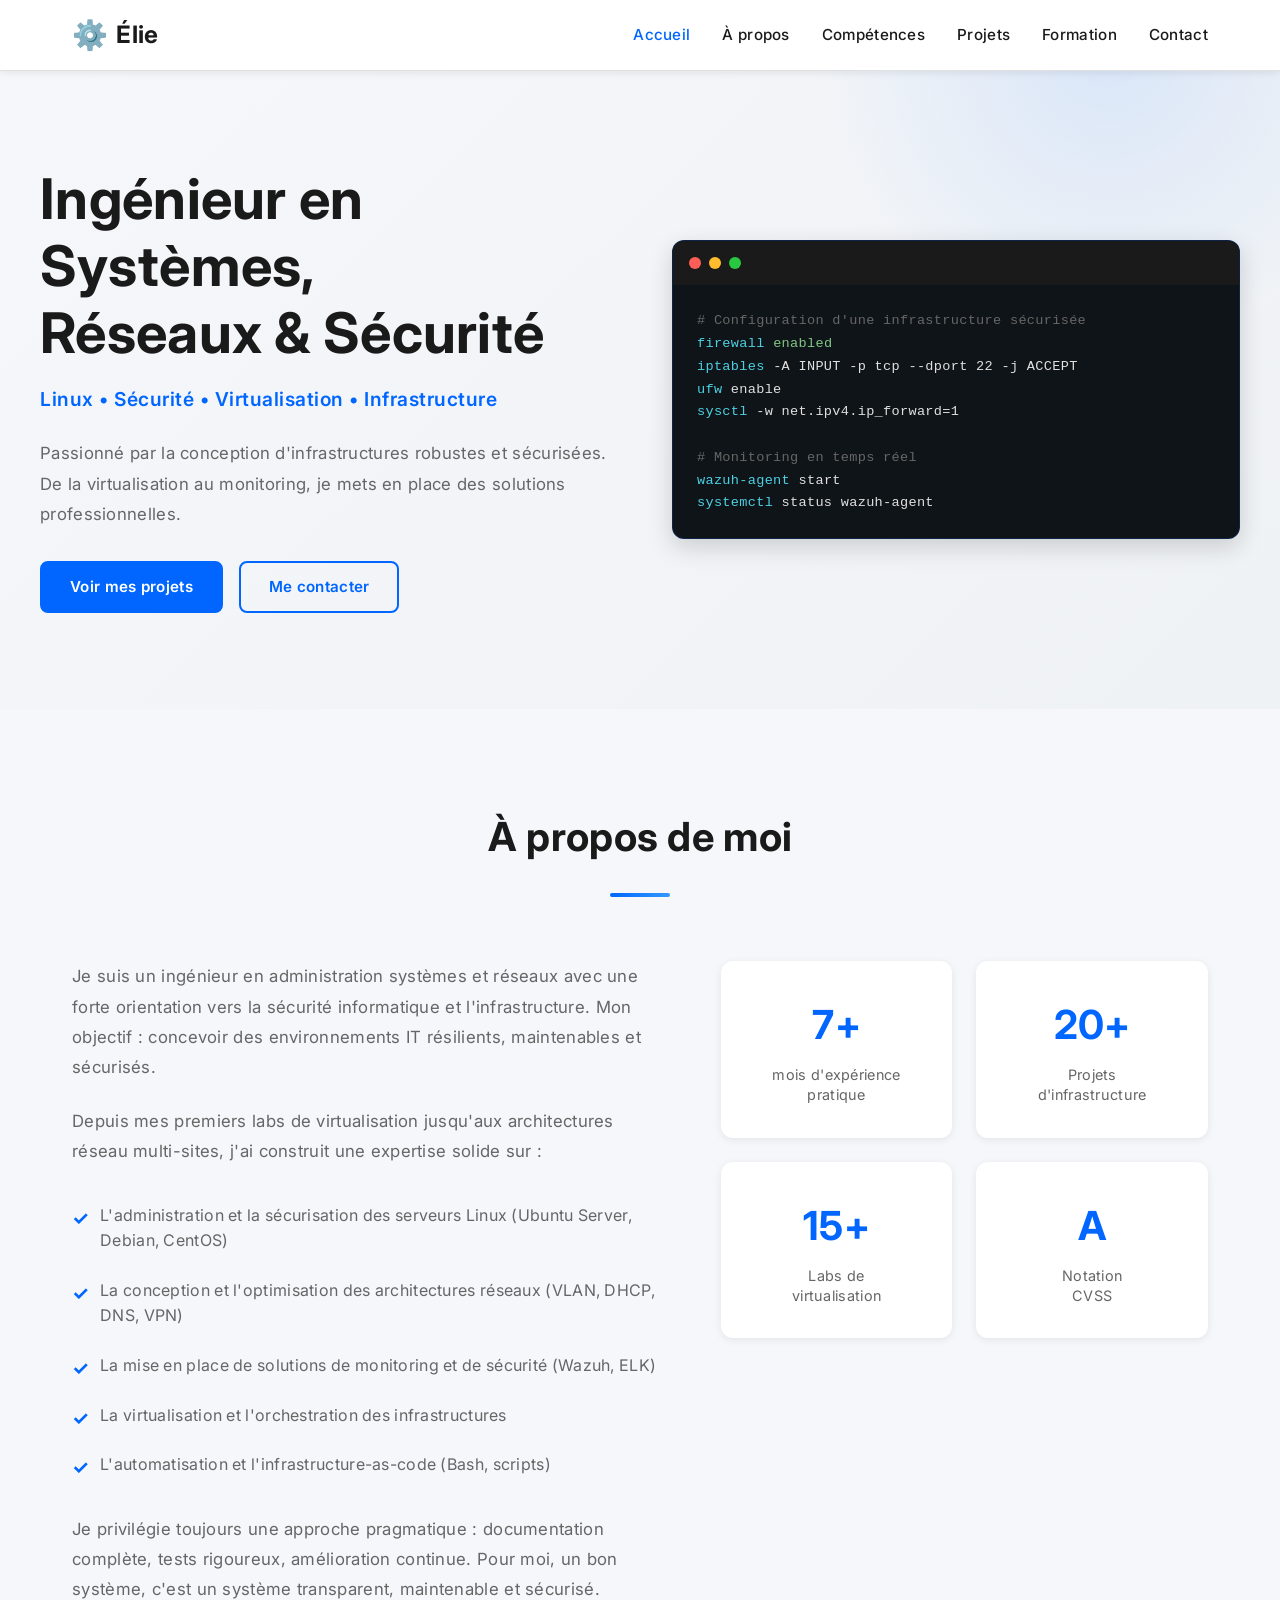
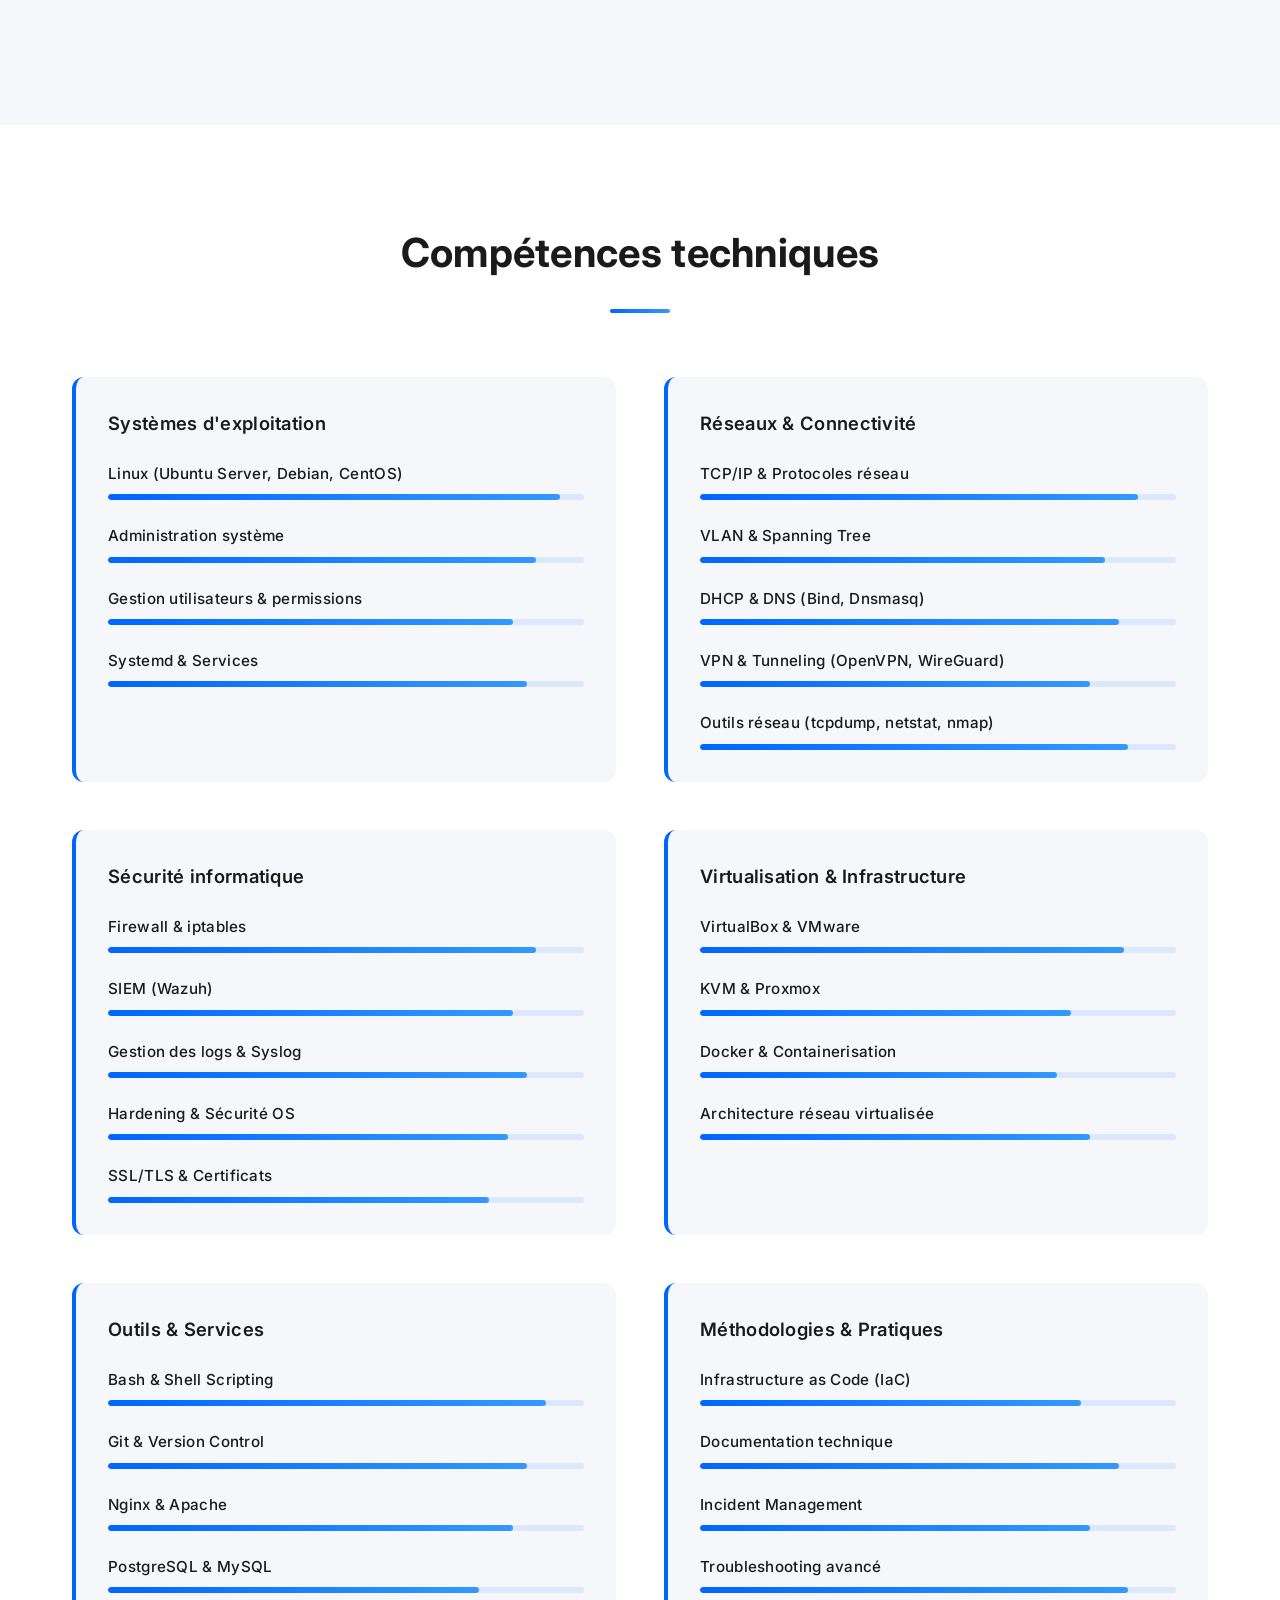
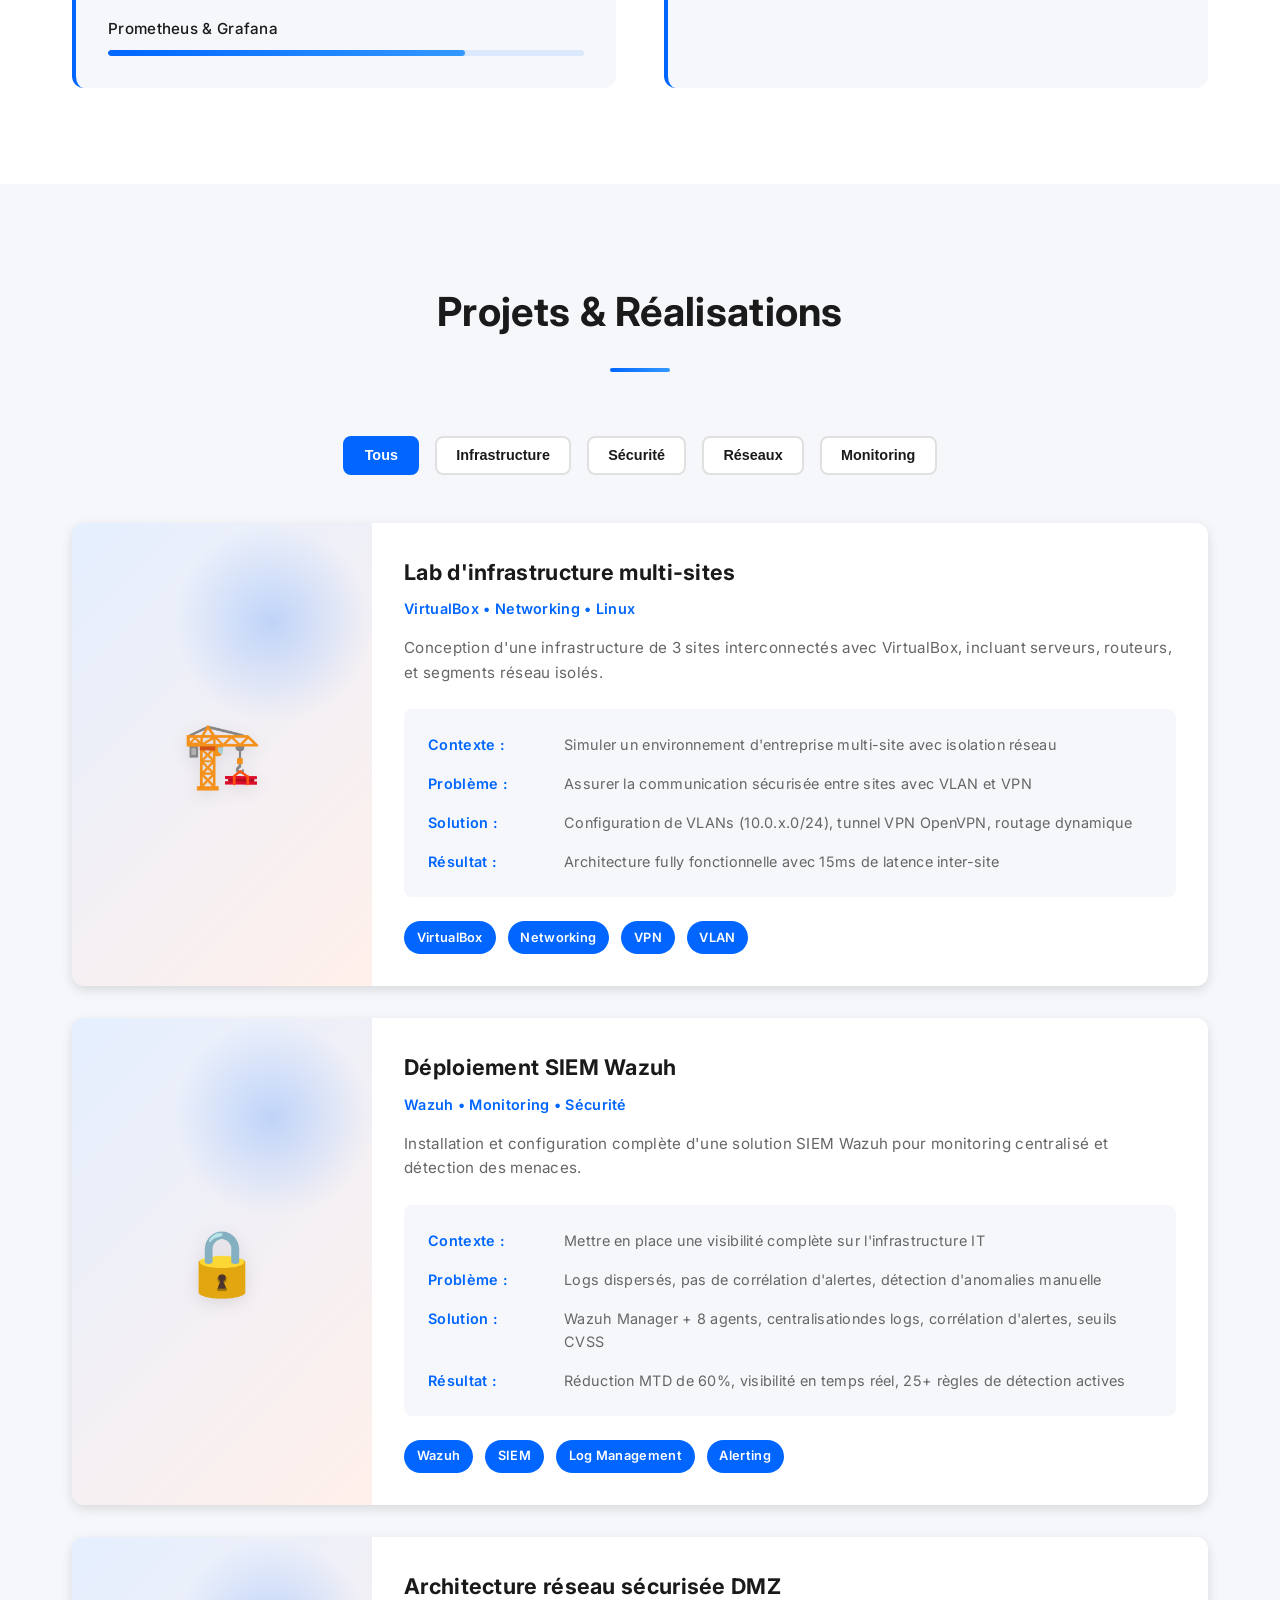
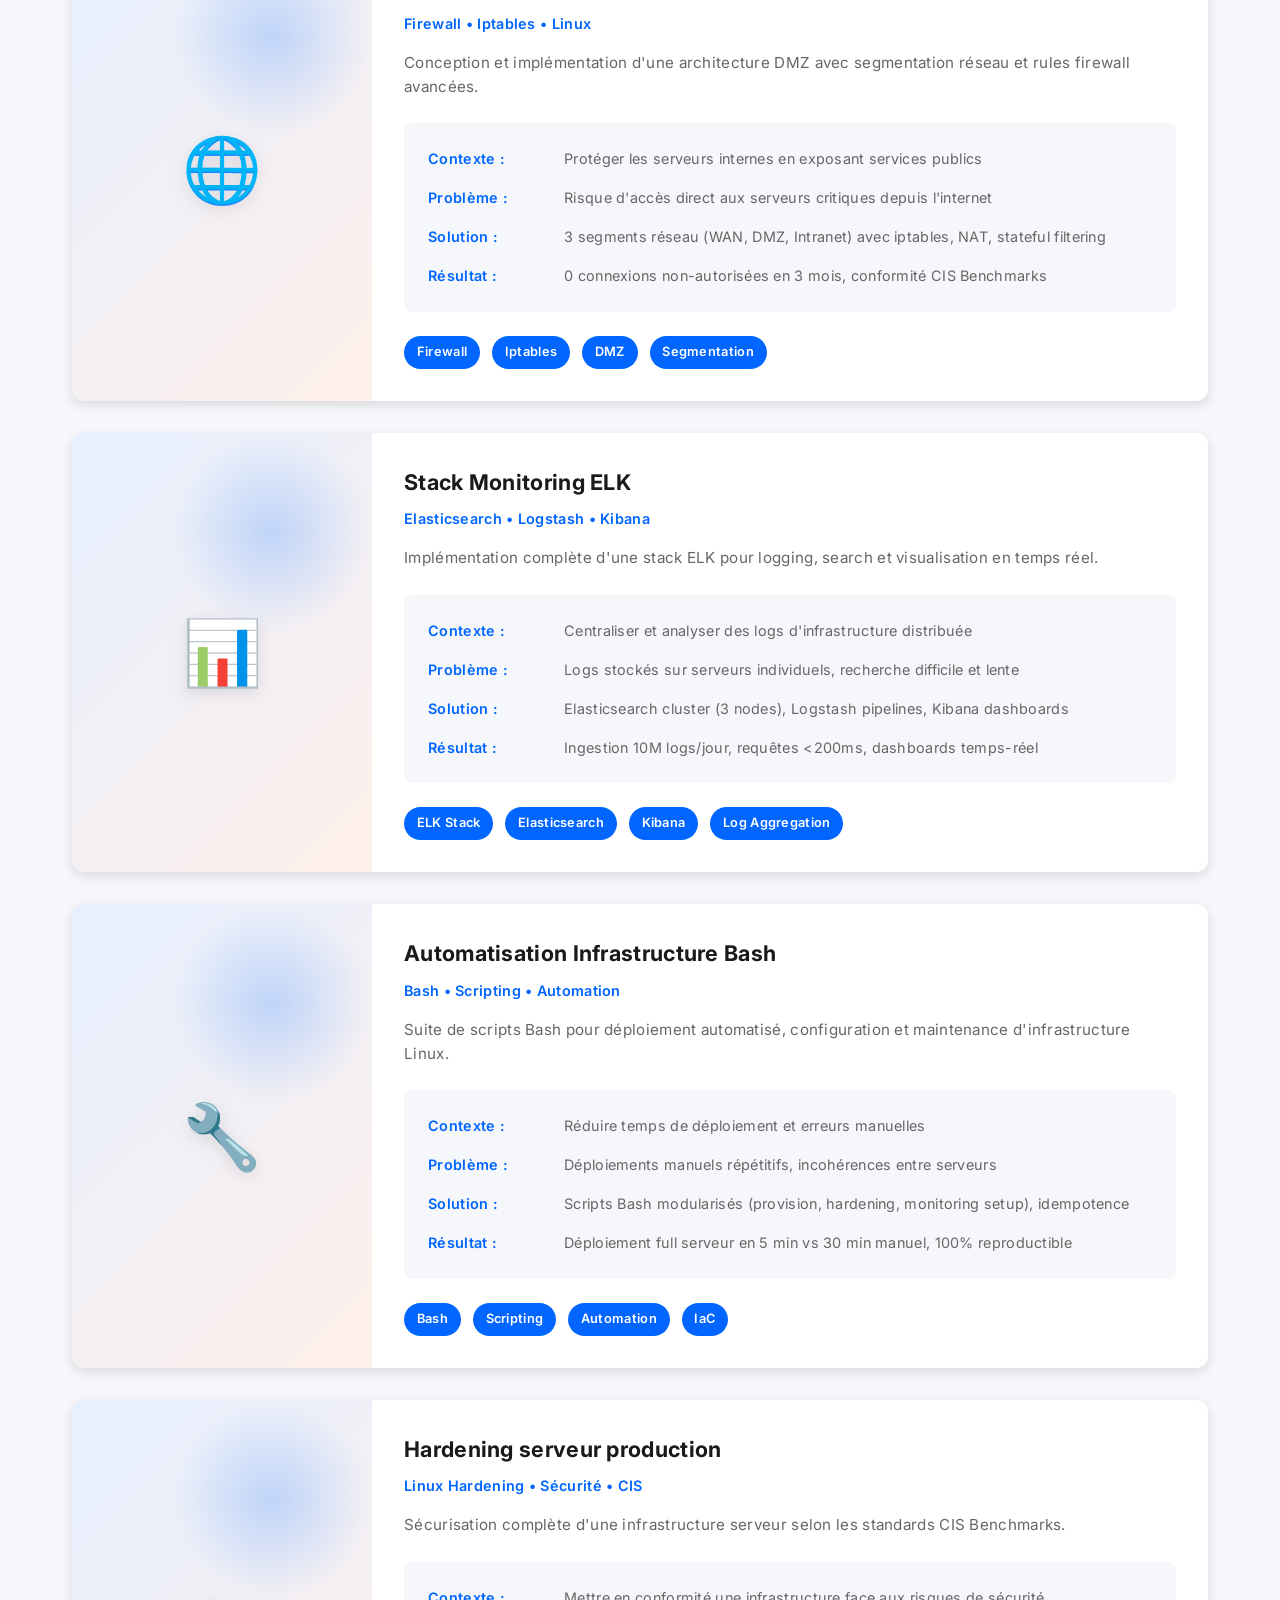
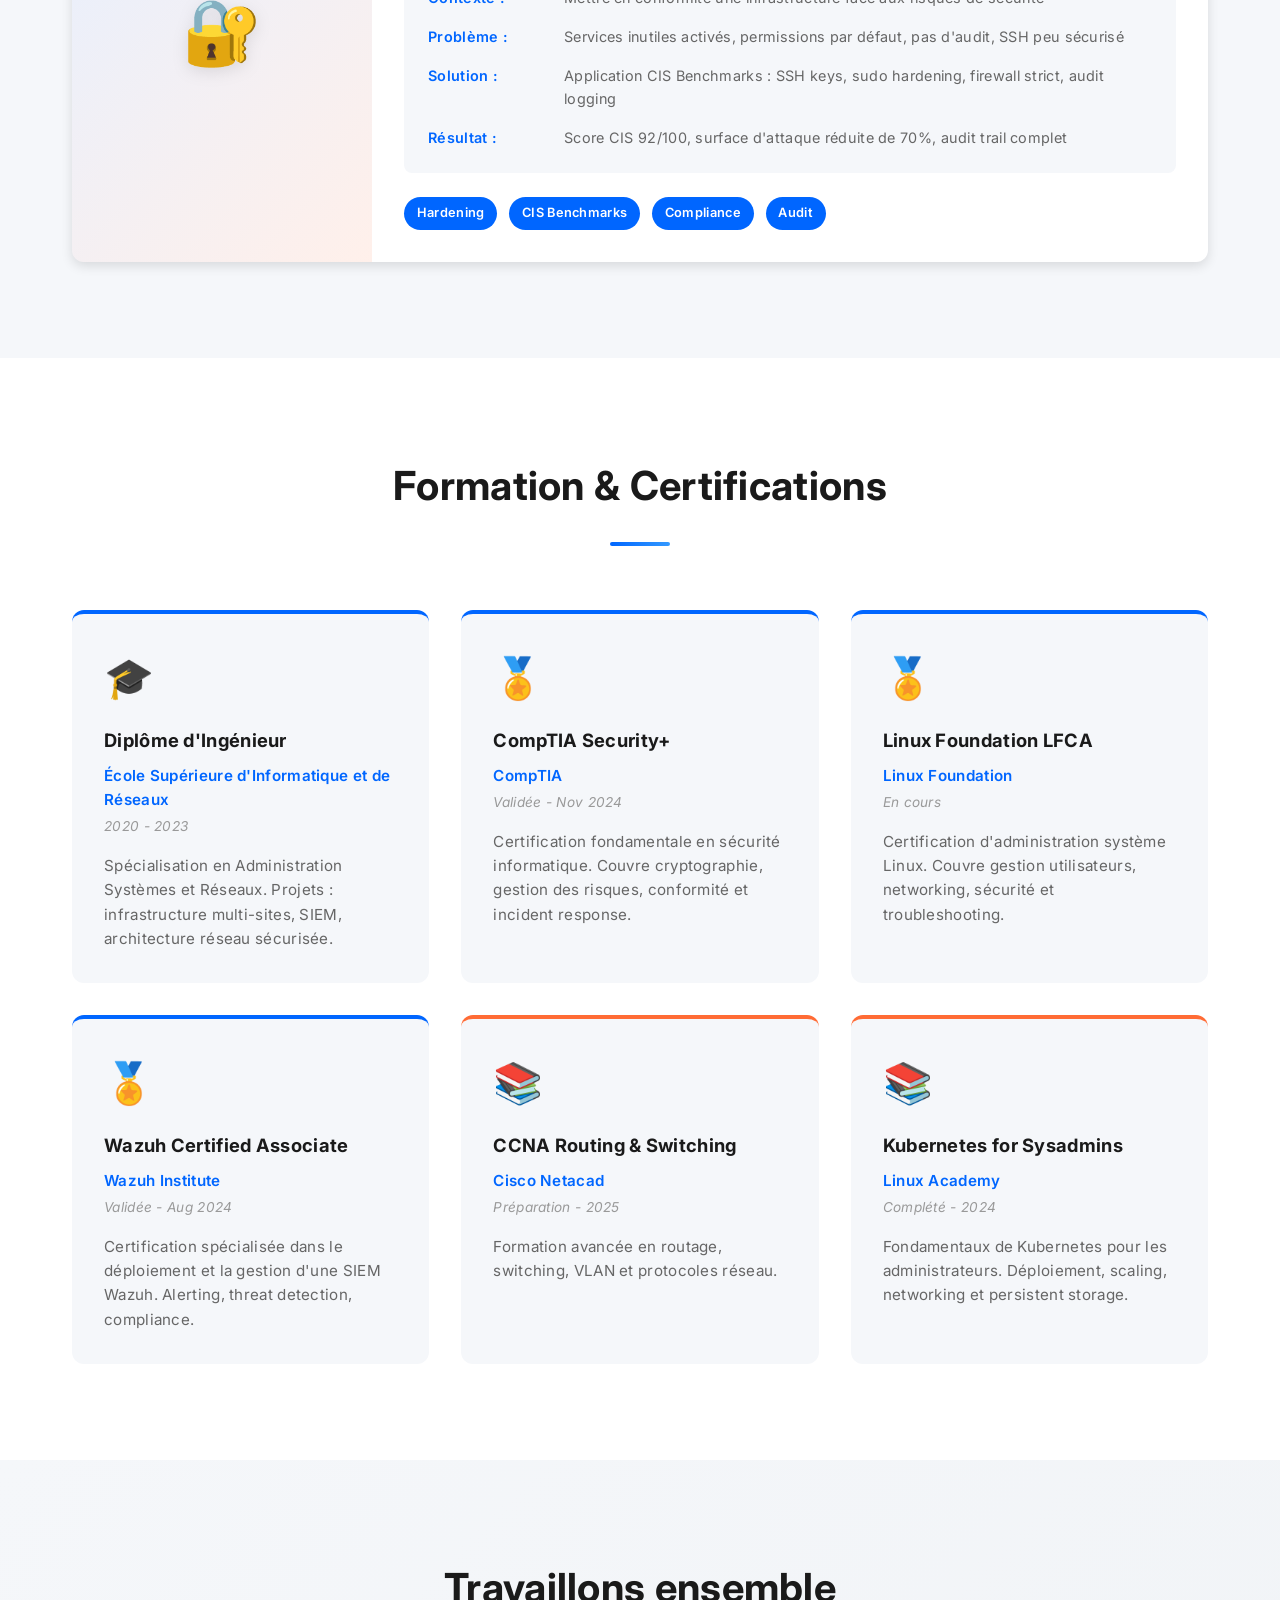
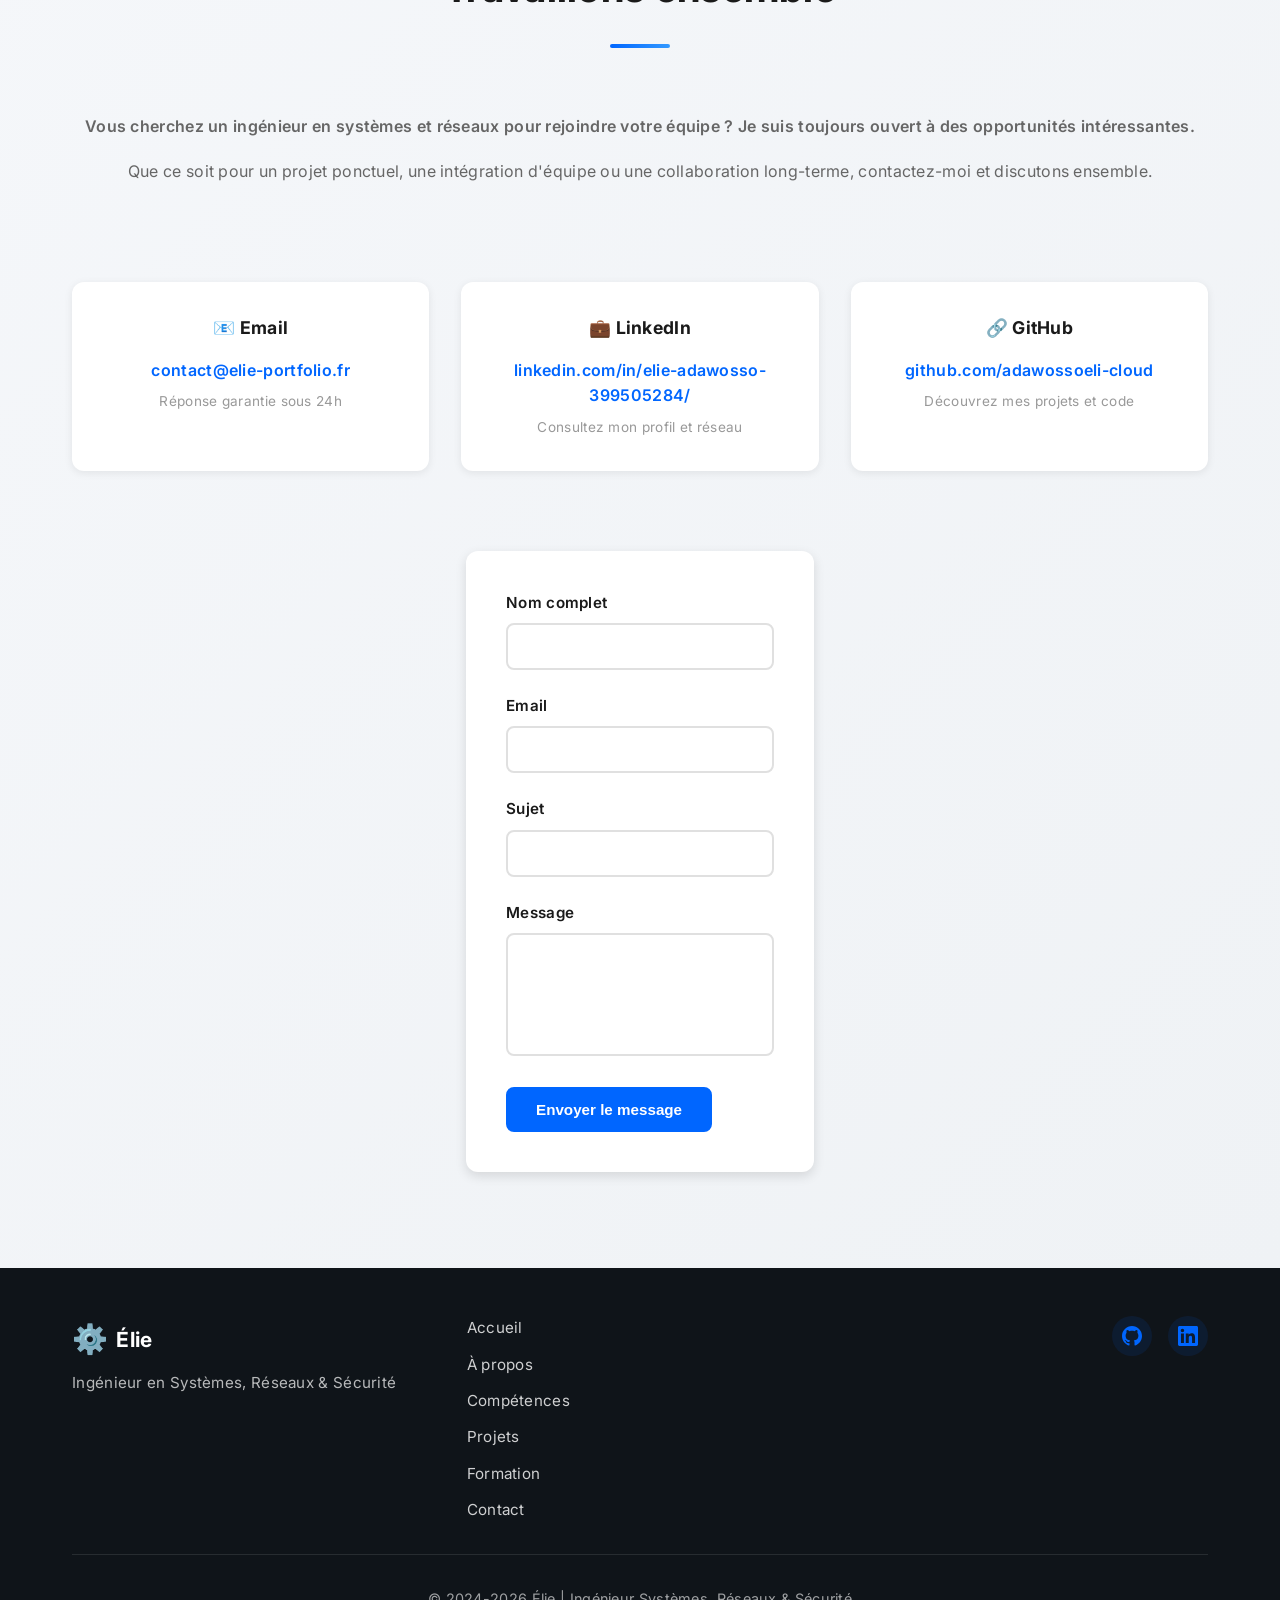
==== commit 72ee8d6d: "la mise a jour" ====
--- a/index.html
+++ b/index.html
@@ -102,7 +102,7 @@
                 <div class="about-stats">
                     <div class="stat-card">
                         <div class="stat-number">7+</div>
-                        <div class="stat-label">Ans d'expérience<br>pratique</div>
+                        <div class="stat-label">mois d'expérience<br>pratique</div>
                     </div>
                     <div class="stat-card">
                         <div class="stat-number">20+</div>
@@ -707,12 +707,13 @@
                     </div>
                     <div class="contact-card">
                         <h3>💼 LinkedIn</h3>
-                        <p><a href="https://linkedin.com/in/elie-infrait" target="_blank">linkedin.com/in/elie-infrait</a></p>
+                        <p><a href="https://www.linkedin.com/in/elie-adawosso-399505284/" target="_blank">linkedin.com/in/elie-adawosso-399505284/</a></p>
+                        <ELI></ELI></a></p>
                         <small>Consultez mon profil et réseau</small>
                     </div>
                     <div class="contact-card">
                         <h3>🔗 GitHub</h3>
-                        <p><a href="https://github.com/elie-infrait" target="_blank">github.com/elie-infrait</a></p>
+                        <p><a href="https://github.com/adawossoeli-cloud" target="_blank">github.com/adawossoeli-cloud</a></p>
                         <small>Découvrez mes projets et code</small>
                     </div>
                 </div>
@@ -765,7 +766,7 @@
                             <path d="M12 0c-6.626 0-12 5.373-12 12 0 5.302 3.438 9.8 8.207 11.387.599.111.793-.261.793-.577v-2.234c-3.338.726-4.033-1.416-4.033-1.416-.546-1.387-1.333-1.756-1.333-1.756-1.089-.745.083-.729.083-.729 1.205.084 1.839 1.237 1.839 1.237 1.07 1.834 2.807 1.304 3.492.997.107-.775.418-1.305.762-1.604-2.665-.305-5.467-1.334-5.467-5.931 0-1.311.469-2.381 1.236-3.221-.124-.303-.535-1.524.117-3.176 0 0 1.008-.322 3.301 1.23.957-.266 1.983-.399 3.003-.404 1.02.005 2.047.138 3.006.404 2.291-1.552 3.297-1.23 3.297-1.23.653 1.653.242 2.874.118 3.176.77.84 1.235 1.911 1.235 3.221 0 4.609-2.807 5.624-5.479 5.921.43.372.823 1.102.823 2.222v 3.293c0 .319.192.694.801.576 4.765-1.589 8.199-6.086 8.199-11.386 0-6.627-5.373-12-12-12z"/>
                         </svg>
                     </a>
-                    <a href="https://linkedin.com" target="_blank" title="LinkedIn">
+                    <a href="https://www.linkedin.com/in/elie-adawosso-399505284/ target="_blank" title="LinkedIn">
                         <svg width="20" height="20" viewBox="0 0 24 24" fill="currentColor">
                             <path d="M20.447 20.452h-3.554v-5.569c0-1.328-.027-3.037-1.852-3.037-1.853 0-2.136 1.445-2.136 2.939v5.667H9.351V9h3.414v1.561h.046c.477-.9 1.637-1.85 3.37-1.85 3.601 0 4.267 2.37 4.267 5.455v6.286zM5.337 7.433c-1.144 0-2.063-.926-2.063-2.065 0-1.138.92-2.063 2.063-2.063 1.14 0 2.064.925 2.064 2.063 0 1.139-.925 2.065-2.064 2.065zm1.782 13.019H3.555V9h3.564v11.452zM22.225 0H1.771C.792 0 0 .774 0 1.729v20.542C0 23.227.792 24 1.771 24h20.451C23.2 24 24 23.227 24 22.271V1.729C24 .774 23.2 0 22.225 0z"/>
                         </svg>
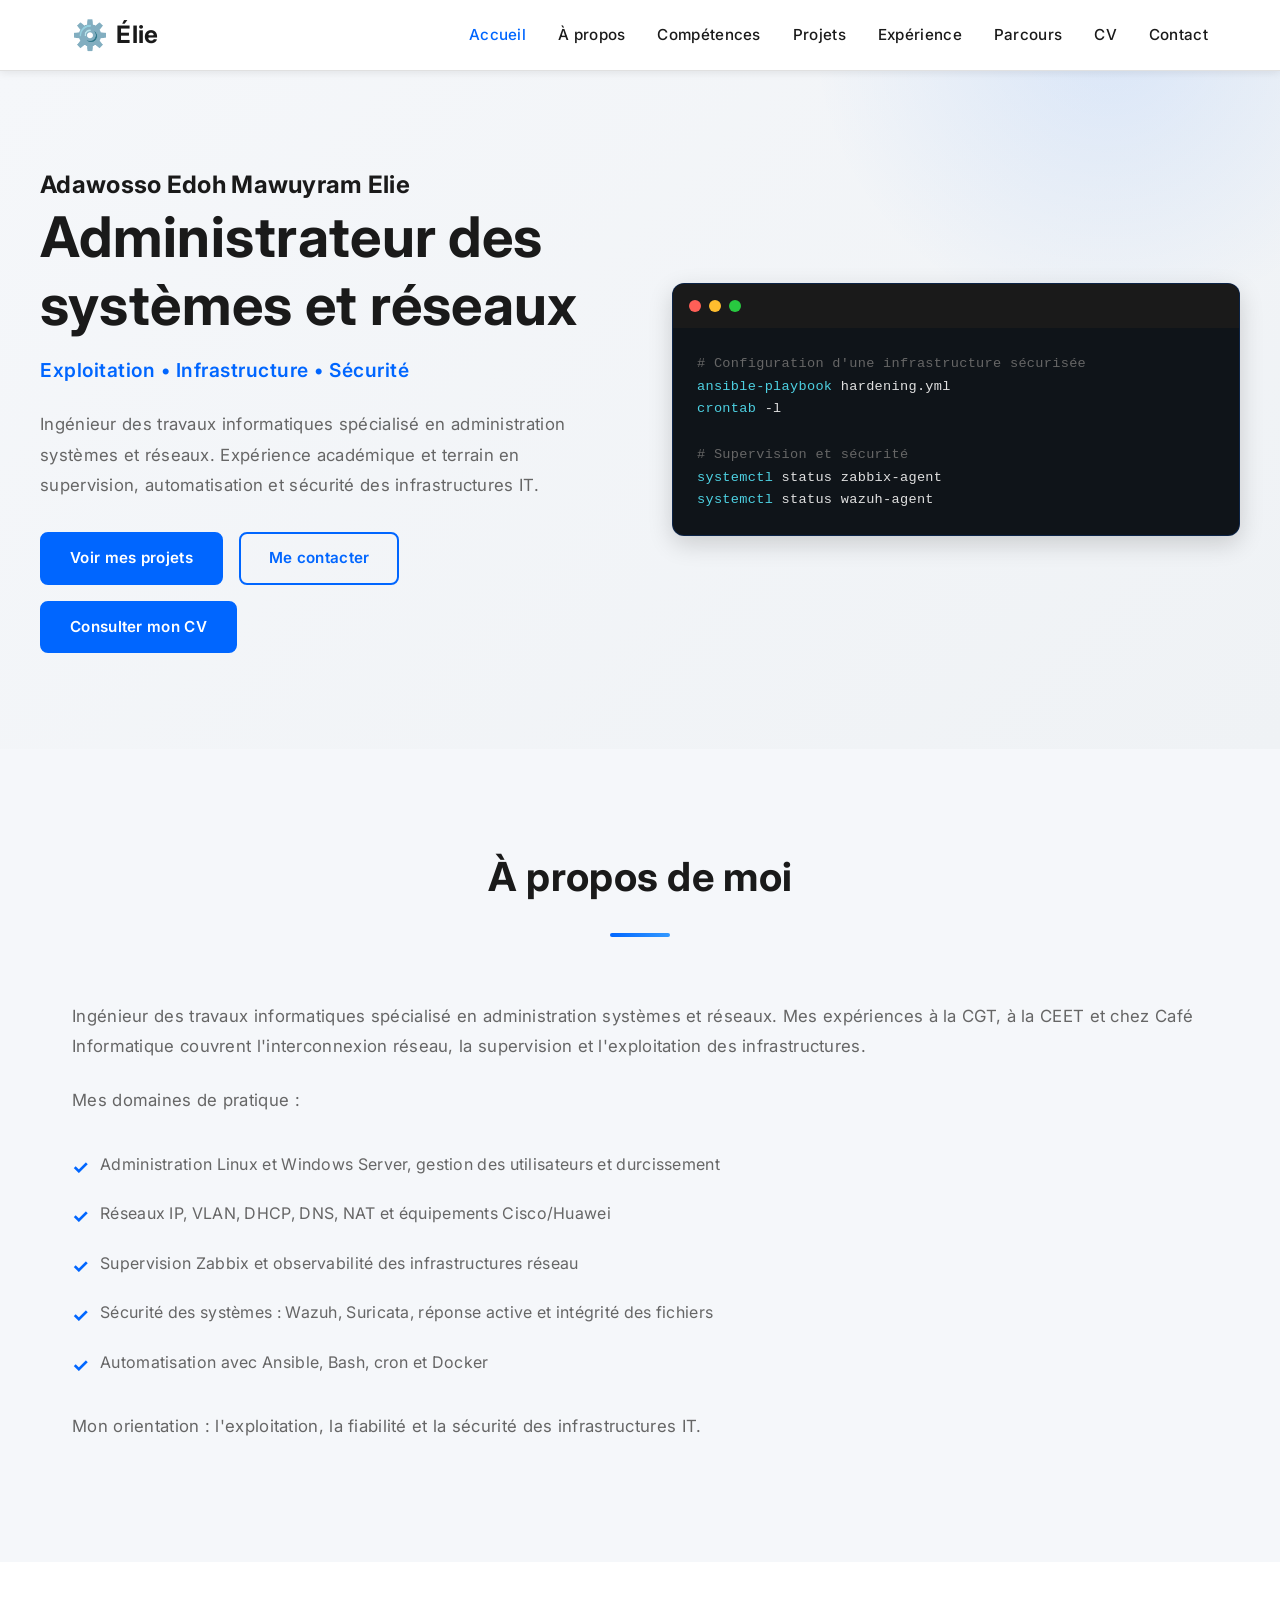
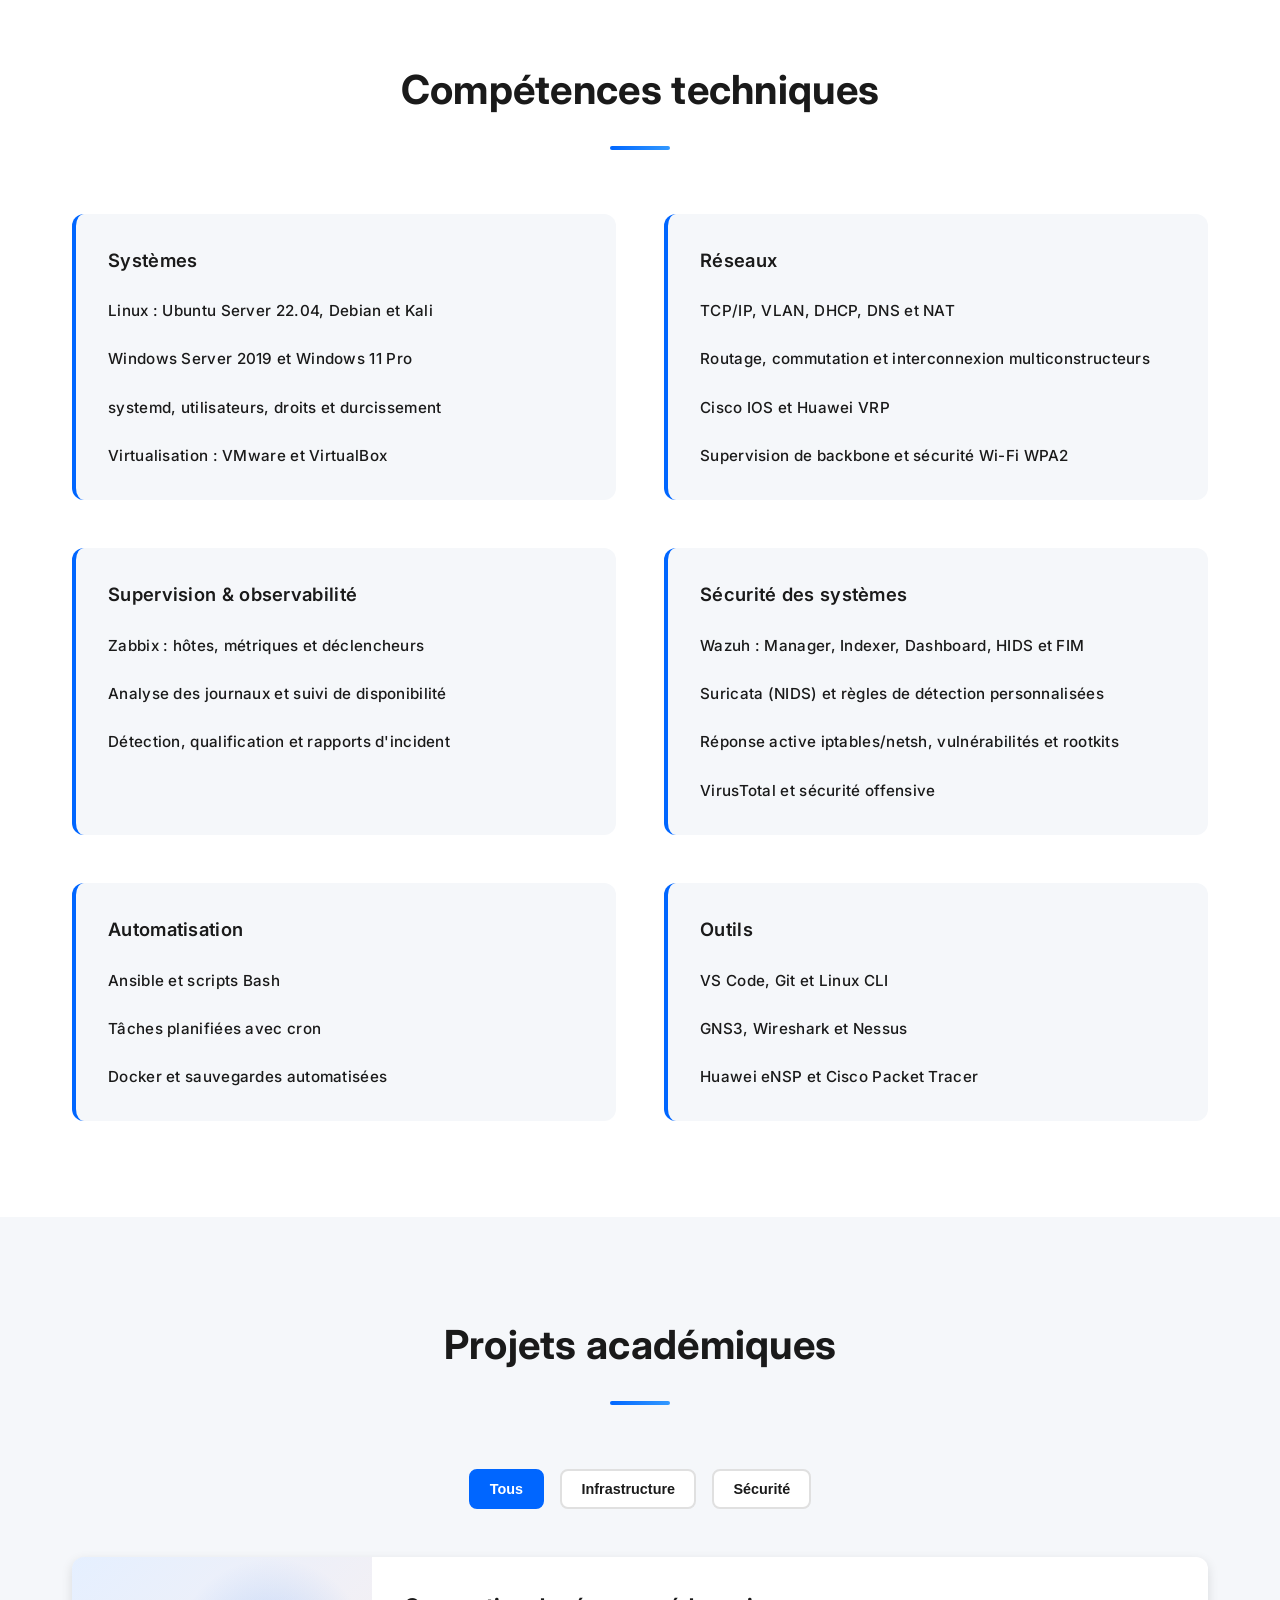
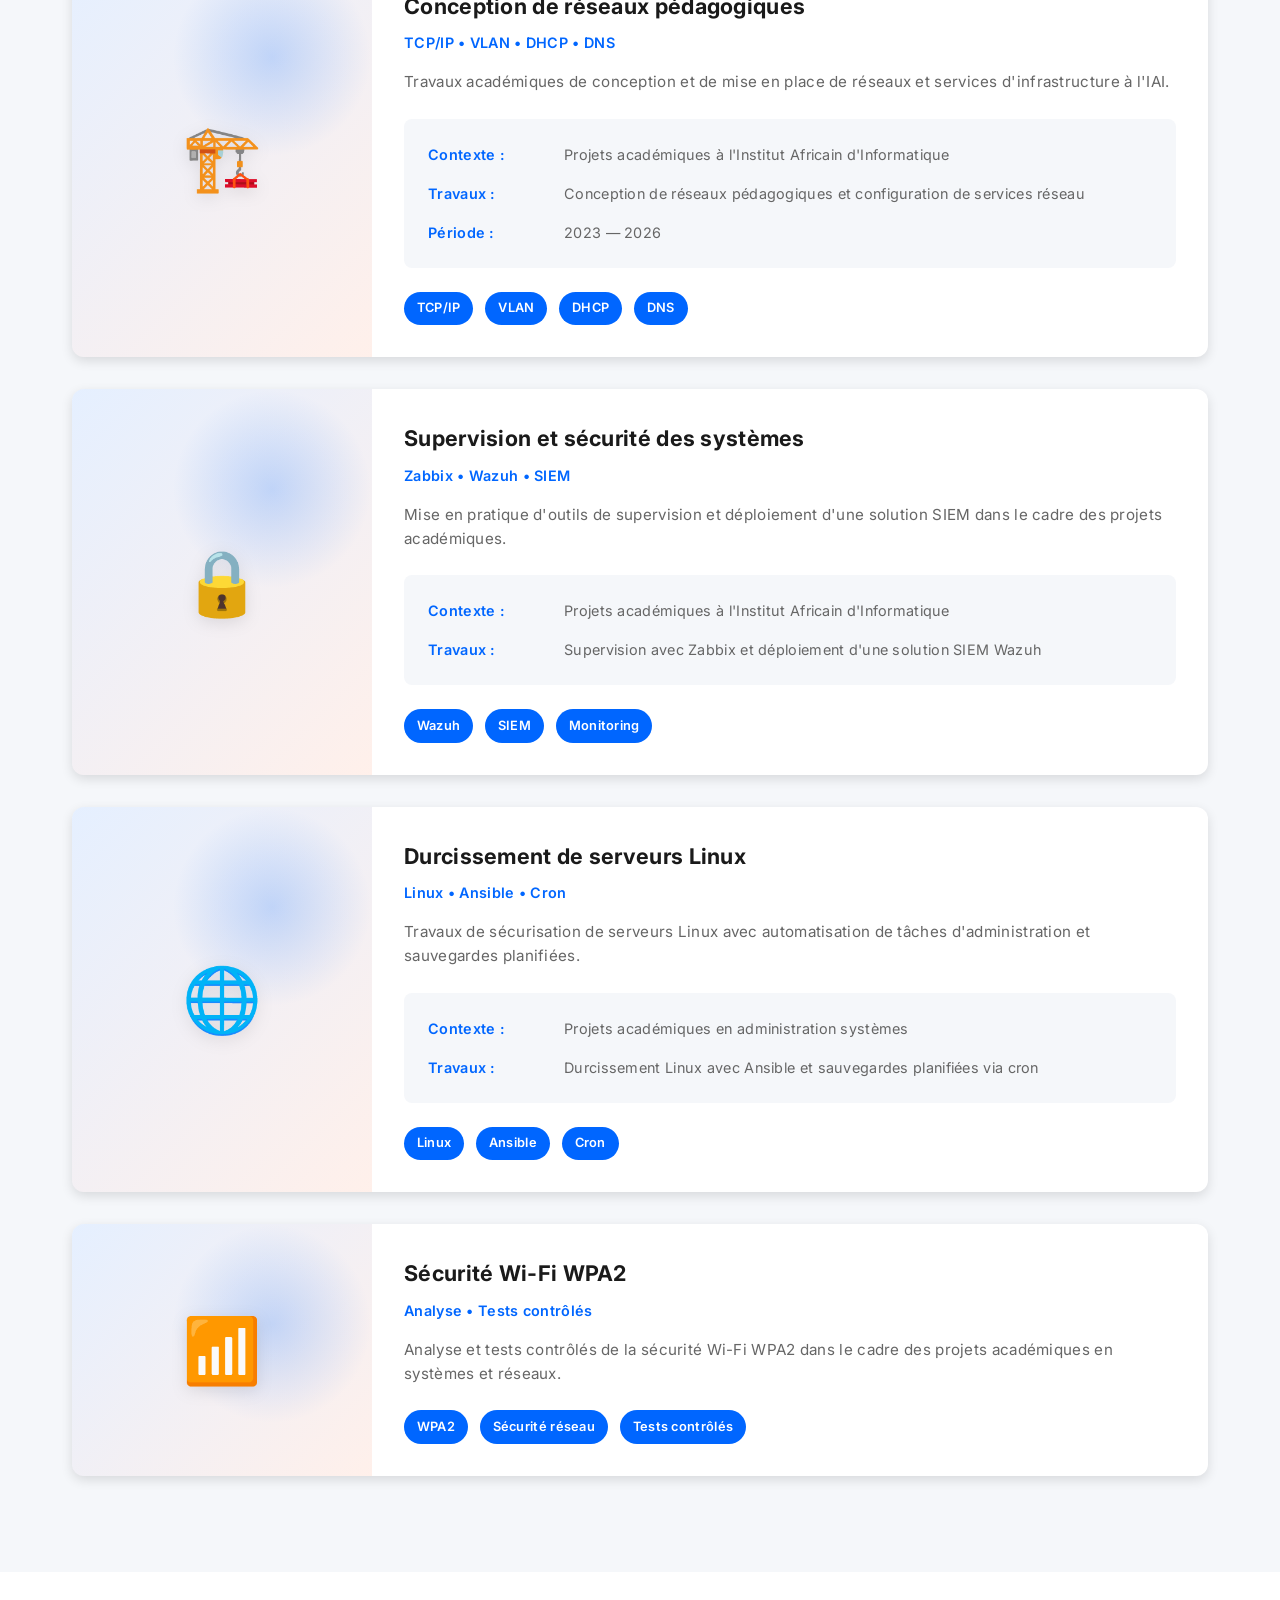
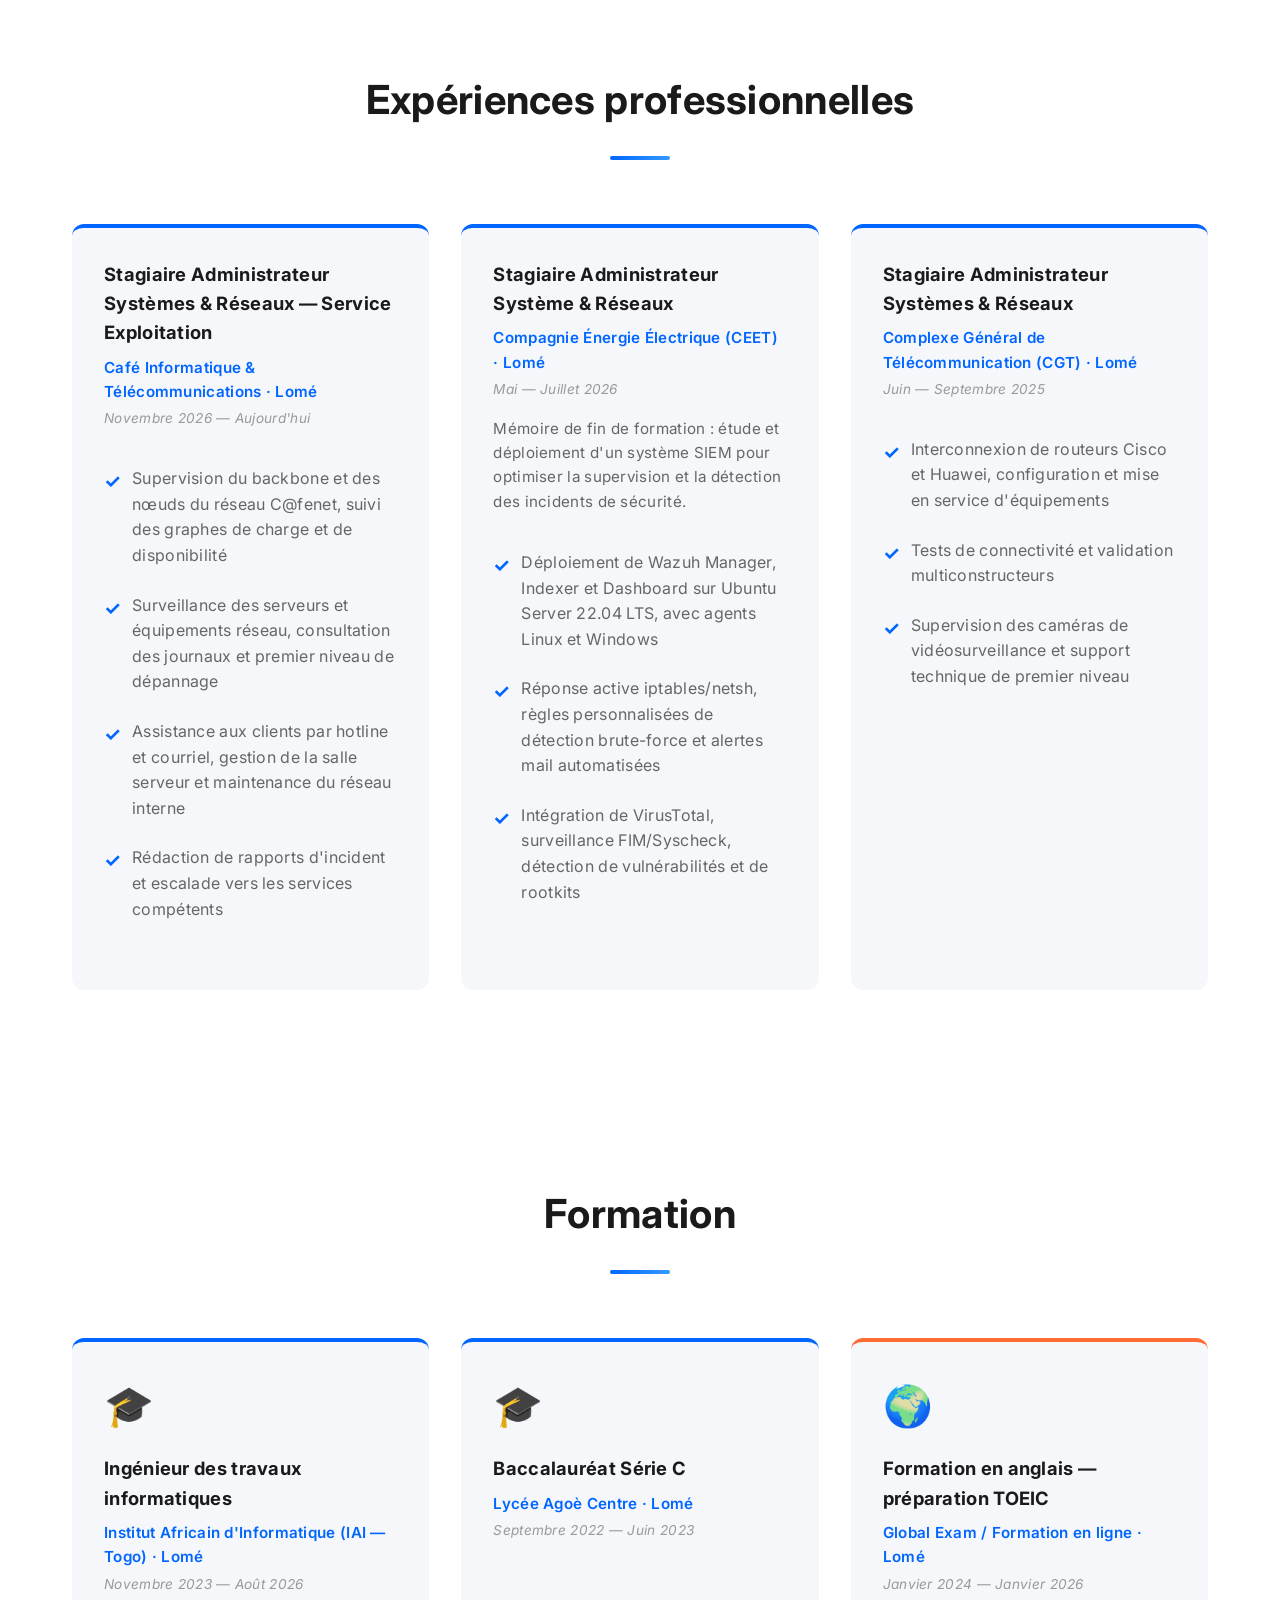
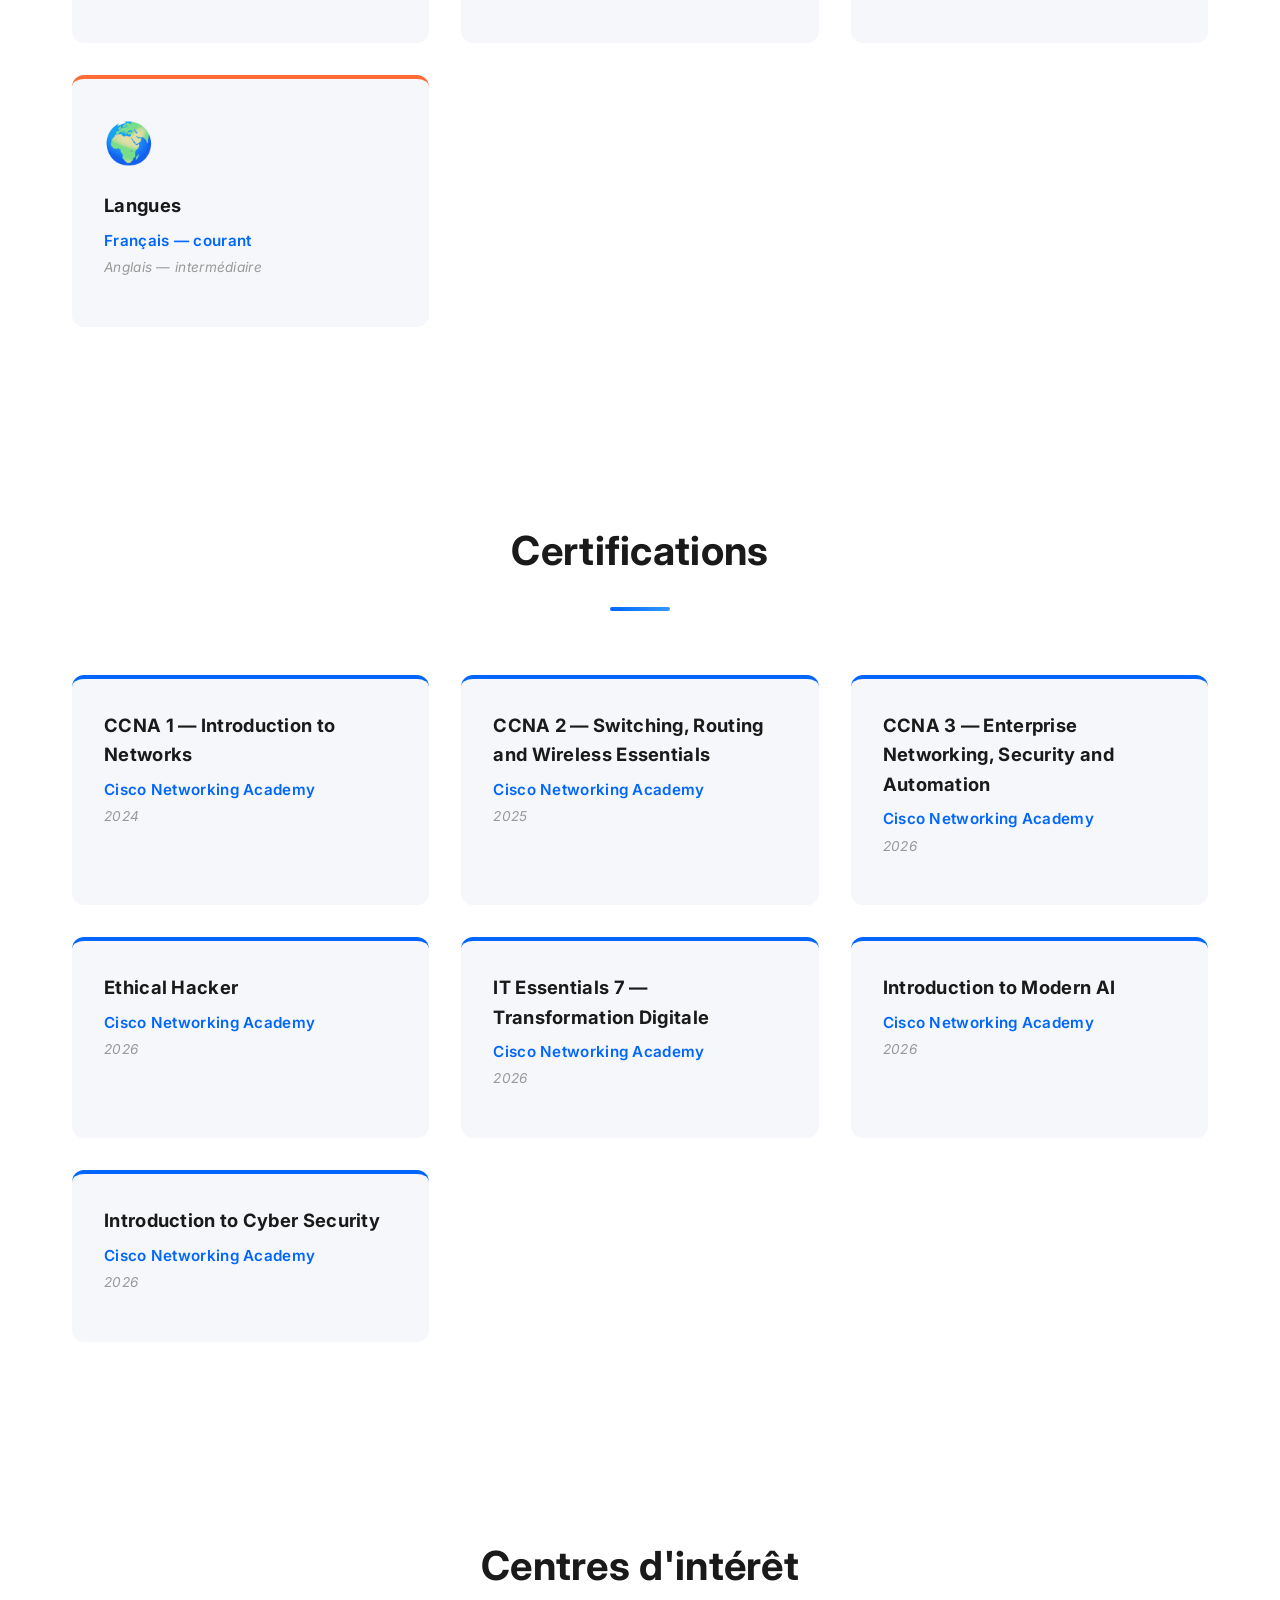
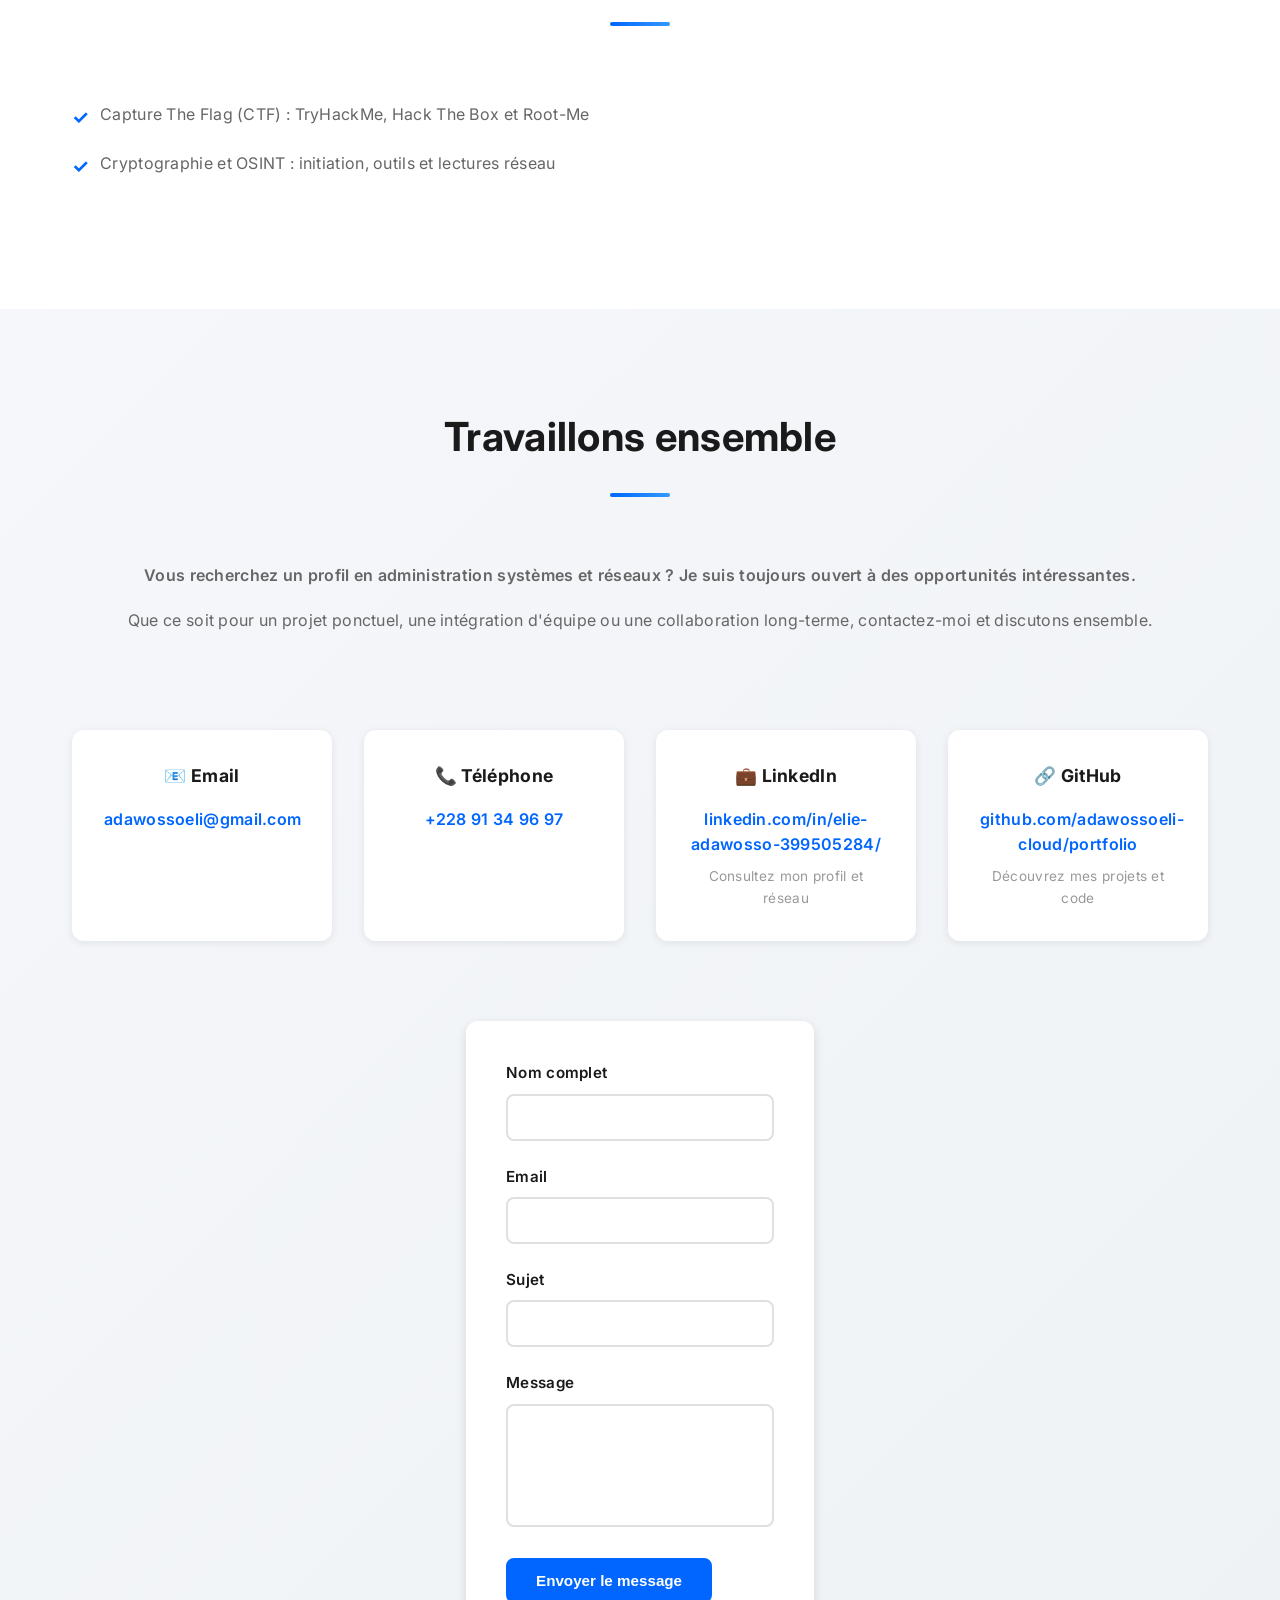
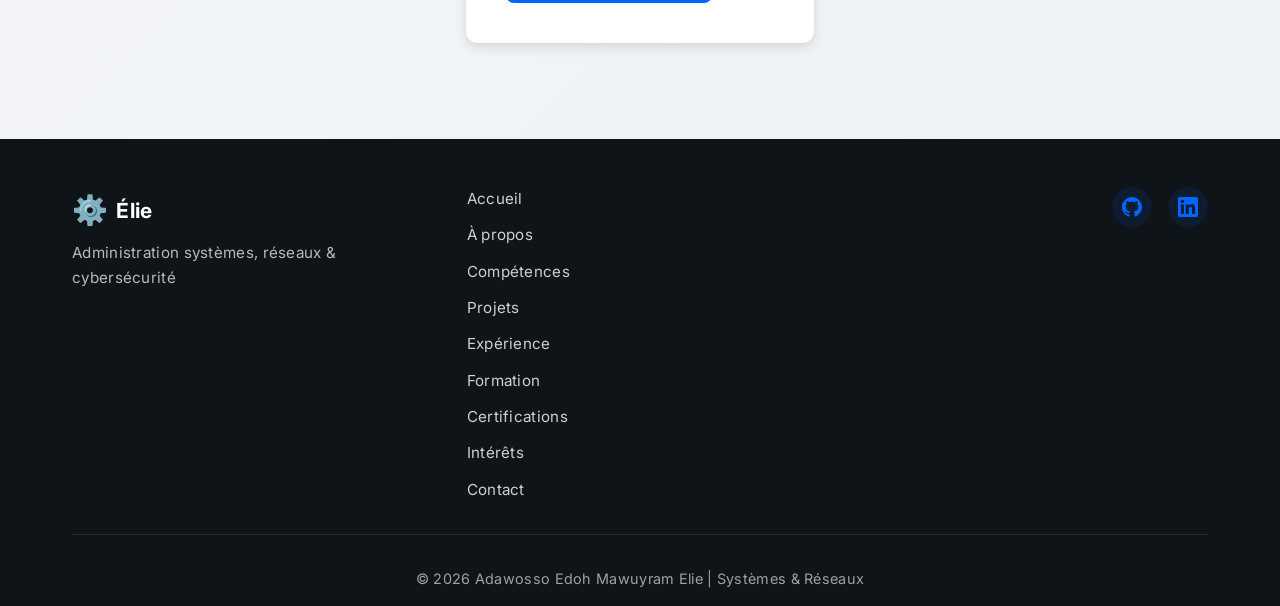
==== commit 9ccfd855: "Update portfolio with CV details" ====
--- a/index.html
+++ b/index.html
@@ -3,9 +3,9 @@
 <head>
     <meta charset="UTF-8">
     <meta name="viewport" content="width=device-width, initial-scale=1.0">
-    <meta name="description" content="Portfolio professionnel - Ingénieur en Administration Systèmes, Réseaux et Sécurité">
-    <meta name="author" content="Élie">
-    <title>Élie | Ingénieur Systèmes & Réseaux</title>
+    <meta name="description" content="Portfolio d'Adawosso Edoh Mawuyram Elie, ingénieur des travaux informatiques spécialisé en administration systèmes et réseaux.">
+    <meta name="author" content="Adawosso Edoh Mawuyram Elie">
+    <title>Adawosso Edoh Mawuyram Elie | Systèmes & Réseaux</title>
     <link rel="stylesheet" href="style.css">
     <link rel="preconnect" href="https://fonts.googleapis.com">
     <link rel="preconnect" href="https://fonts.gstatic.com" crossorigin>
@@ -24,7 +24,9 @@
                 <a href="#about" class="nav-link">À propos</a>
                 <a href="#skills" class="nav-link">Compétences</a>
                 <a href="#projects" class="nav-link">Projets</a>
-                <a href="#education" class="nav-link">Formation</a>
+                <a href="#experience" class="nav-link">Expérience</a>
+                <a href="#education" class="nav-link">Parcours</a>
+                <a href="cv.html" class="nav-link">CV</a>
                 <a href="#contact" class="nav-link">Contact</a>
             </div>
             <div class="hamburger" id="hamburger">
@@ -39,15 +41,16 @@
     <section id="home" class="hero">
         <div class="hero-content">
             <div class="hero-text">
-                <h1 class="hero-title">Ingénieur en Systèmes,<br>Réseaux & Sécurité</h1>
-                <p class="hero-subtitle">Linux • Sécurité • Virtualisation • Infrastructure</p>
+                <h2 class="hero-name">Adawosso Edoh Mawuyram Elie</h2>
+                <h1 class="hero-title">Administrateur des systèmes et réseaux</h1>
+                <p class="hero-subtitle">Exploitation • Infrastructure • Sécurité</p>
                 <p class="hero-description">
-                    Passionné par la conception d'infrastructures robustes et sécurisées.<br>
-                    De la virtualisation au monitoring, je mets en place des solutions professionnelles.
+                    Ingénieur des travaux informatiques spécialisé en administration systèmes et réseaux. Expérience académique et terrain en supervision, automatisation et sécurité des infrastructures IT.
                 </p>
                 <div class="hero-cta">
                     <a href="#projects" class="btn btn-primary">Voir mes projets</a>
                     <a href="#contact" class="btn btn-secondary">Me contacter</a>
+                    <a href="cv.html" class="btn btn-primary">Consulter mon CV</a>
                 </div>
             </div>
             <div class="hero-visual">
@@ -58,13 +61,11 @@
                         <span class="code-dot green"></span>
                     </div>
                     <pre><code><span class="code-comment"># Configuration d'une infrastructure sécurisée</span>
-<span class="code-keyword">firewall</span> <span class="code-value">enabled</span>
-<span class="code-keyword">iptables</span> -A INPUT -p tcp --dport 22 -j ACCEPT
-<span class="code-keyword">ufw</span> enable
-<span class="code-keyword">sysctl</span> -w net.ipv4.ip_forward=1
-
-<span class="code-comment"># Monitoring en temps réel</span>
-<span class="code-keyword">wazuh-agent</span> start
+<span class="code-keyword">ansible-playbook</span> hardening.yml
+<span class="code-keyword">crontab</span> -l
+
+<span class="code-comment"># Supervision et sécurité</span>
+<span class="code-keyword">systemctl</span> status zabbix-agent
 <span class="code-keyword">systemctl</span> status wazuh-agent</code></pre>
                 </div>
             </div>
@@ -81,41 +82,19 @@
             <div class="about-content">
                 <div class="about-text">
                     <p>
-                        Je suis un ingénieur en administration systèmes et réseaux avec une forte orientation vers la sécurité informatique et l'infrastructure. 
-                        Mon objectif : concevoir des environnements IT résilients, maintenables et sécurisés.
+                        Ingénieur des travaux informatiques spécialisé en administration systèmes et réseaux. Mes expériences à la CGT, à la CEET et chez Café Informatique couvrent l'interconnexion réseau, la supervision et l'exploitation des infrastructures.
                     </p>
-                    <p>
-                        Depuis mes premiers labs de virtualisation jusqu'aux architectures réseau multi-sites, j'ai construit une expertise solide sur :
-                    </p>
+                    <p>Mes domaines de pratique :</p>
                     <ul class="about-list">
-                        <li>L'administration et la sécurisation des serveurs Linux (Ubuntu Server, Debian, CentOS)</li>
-                        <li>La conception et l'optimisation des architectures réseaux (VLAN, DHCP, DNS, VPN)</li>
-                        <li>La mise en place de solutions de monitoring et de sécurité (Wazuh, ELK)</li>
-                        <li>La virtualisation et l'orchestration des infrastructures</li>
-                        <li>L'automatisation et l'infrastructure-as-code (Bash, scripts)</li>
+                        <li>Administration Linux et Windows Server, gestion des utilisateurs et durcissement</li>
+                        <li>Réseaux IP, VLAN, DHCP, DNS, NAT et équipements Cisco/Huawei</li>
+                        <li>Supervision Zabbix et observabilité des infrastructures réseau</li>
+                        <li>Sécurité des systèmes : Wazuh, Suricata, réponse active et intégrité des fichiers</li>
+                        <li>Automatisation avec Ansible, Bash, cron et Docker</li>
                     </ul>
                     <p>
-                        Je privilégie toujours une approche pragmatique : documentation complète, tests rigoureux, amélioration continue. 
-                        Pour moi, un bon système, c'est un système transparent, maintenable et sécurisé.
+                        Mon orientation : l'exploitation, la fiabilité et la sécurité des infrastructures IT.
                     </p>
-                </div>
-                <div class="about-stats">
-                    <div class="stat-card">
-                        <div class="stat-number">7+</div>
-                        <div class="stat-label">mois d'expérience<br>pratique</div>
-                    </div>
-                    <div class="stat-card">
-                        <div class="stat-number">20+</div>
-                        <div class="stat-label">Projets<br>d'infrastructure</div>
-                    </div>
-                    <div class="stat-card">
-                        <div class="stat-number">15+</div>
-                        <div class="stat-label">Labs de<br>virtualisation</div>
-                    </div>
-                    <div class="stat-card">
-                        <div class="stat-number">A</div>
-                        <div class="stat-label">Notation<br>CVSS</div>
-                    </div>
                 </div>
             </div>
         </div>
@@ -129,207 +108,55 @@
                 <div class="section-divider"></div>
             </div>
             <div class="skills-grid">
-                <!-- Systèmes d'exploitation -->
                 <div class="skill-category">
-                    <h3 class="skill-category-title">Systèmes d'exploitation</h3>
+                    <h3 class="skill-category-title">Systèmes</h3>
                     <div class="skills-list">
-                        <div class="skill-item">
-                            <span class="skill-name">Linux (Ubuntu Server, Debian, CentOS)</span>
-                            <div class="skill-bar">
-                                <div class="skill-progress" style="width: 95%"></div>
-                            </div>
-                        </div>
-                        <div class="skill-item">
-                            <span class="skill-name">Administration système</span>
-                            <div class="skill-bar">
-                                <div class="skill-progress" style="width: 90%"></div>
-                            </div>
-                        </div>
-                        <div class="skill-item">
-                            <span class="skill-name">Gestion utilisateurs & permissions</span>
-                            <div class="skill-bar">
-                                <div class="skill-progress" style="width: 85%"></div>
-                            </div>
-                        </div>
-                        <div class="skill-item">
-                            <span class="skill-name">Systemd & Services</span>
-                            <div class="skill-bar">
-                                <div class="skill-progress" style="width: 88%"></div>
-                            </div>
-                        </div>
-                    </div>
-                </div>
-
-                <!-- Réseaux -->
+                        <div class="skill-item"><span class="skill-name">Linux : Ubuntu Server 22.04, Debian et Kali</span></div>
+                        <div class="skill-item"><span class="skill-name">Windows Server 2019 et Windows 11 Pro</span></div>
+                        <div class="skill-item"><span class="skill-name">systemd, utilisateurs, droits et durcissement</span></div>
+                        <div class="skill-item"><span class="skill-name">Virtualisation : VMware et VirtualBox</span></div>
+                    </div>
+                </div>
                 <div class="skill-category">
-                    <h3 class="skill-category-title">Réseaux & Connectivité</h3>
+                    <h3 class="skill-category-title">Réseaux</h3>
                     <div class="skills-list">
-                        <div class="skill-item">
-                            <span class="skill-name">TCP/IP & Protocoles réseau</span>
-                            <div class="skill-bar">
-                                <div class="skill-progress" style="width: 92%"></div>
-                            </div>
-                        </div>
-                        <div class="skill-item">
-                            <span class="skill-name">VLAN & Spanning Tree</span>
-                            <div class="skill-bar">
-                                <div class="skill-progress" style="width: 85%"></div>
-                            </div>
-                        </div>
-                        <div class="skill-item">
-                            <span class="skill-name">DHCP & DNS (Bind, Dnsmasq)</span>
-                            <div class="skill-bar">
-                                <div class="skill-progress" style="width: 88%"></div>
-                            </div>
-                        </div>
-                        <div class="skill-item">
-                            <span class="skill-name">VPN & Tunneling (OpenVPN, WireGuard)</span>
-                            <div class="skill-bar">
-                                <div class="skill-progress" style="width: 82%"></div>
-                            </div>
-                        </div>
-                        <div class="skill-item">
-                            <span class="skill-name">Outils réseau (tcpdump, netstat, nmap)</span>
-                            <div class="skill-bar">
-                                <div class="skill-progress" style="width: 90%"></div>
-                            </div>
-                        </div>
-                    </div>
-                </div>
-
-                <!-- Sécurité -->
+                        <div class="skill-item"><span class="skill-name">TCP/IP, VLAN, DHCP, DNS et NAT</span></div>
+                        <div class="skill-item"><span class="skill-name">Routage, commutation et interconnexion multiconstructeurs</span></div>
+                        <div class="skill-item"><span class="skill-name">Cisco IOS et Huawei VRP</span></div>
+                        <div class="skill-item"><span class="skill-name">Supervision de backbone et sécurité Wi-Fi WPA2</span></div>
+                    </div>
+                </div>
                 <div class="skill-category">
-                    <h3 class="skill-category-title">Sécurité informatique</h3>
+                    <h3 class="skill-category-title">Supervision & observabilité</h3>
                     <div class="skills-list">
-                        <div class="skill-item">
-                            <span class="skill-name">Firewall & iptables</span>
-                            <div class="skill-bar">
-                                <div class="skill-progress" style="width: 90%"></div>
-                            </div>
-                        </div>
-                        <div class="skill-item">
-                            <span class="skill-name">SIEM (Wazuh)</span>
-                            <div class="skill-bar">
-                                <div class="skill-progress" style="width: 85%"></div>
-                            </div>
-                        </div>
-                        <div class="skill-item">
-                            <span class="skill-name">Gestion des logs & Syslog</span>
-                            <div class="skill-bar">
-                                <div class="skill-progress" style="width: 88%"></div>
-                            </div>
-                        </div>
-                        <div class="skill-item">
-                            <span class="skill-name">Hardening & Sécurité OS</span>
-                            <div class="skill-bar">
-                                <div class="skill-progress" style="width: 84%"></div>
-                            </div>
-                        </div>
-                        <div class="skill-item">
-                            <span class="skill-name">SSL/TLS & Certificats</span>
-                            <div class="skill-bar">
-                                <div class="skill-progress" style="width: 80%"></div>
-                            </div>
-                        </div>
-                    </div>
-                </div>
-
-                <!-- Virtualisation -->
+                        <div class="skill-item"><span class="skill-name">Zabbix : hôtes, métriques et déclencheurs</span></div>
+                        <div class="skill-item"><span class="skill-name">Analyse des journaux et suivi de disponibilité</span></div>
+                        <div class="skill-item"><span class="skill-name">Détection, qualification et rapports d'incident</span></div>
+                    </div>
+                </div>
                 <div class="skill-category">
-                    <h3 class="skill-category-title">Virtualisation & Infrastructure</h3>
+                    <h3 class="skill-category-title">Sécurité des systèmes</h3>
                     <div class="skills-list">
-                        <div class="skill-item">
-                            <span class="skill-name">VirtualBox & VMware</span>
-                            <div class="skill-bar">
-                                <div class="skill-progress" style="width: 89%"></div>
-                            </div>
-                        </div>
-                        <div class="skill-item">
-                            <span class="skill-name">KVM & Proxmox</span>
-                            <div class="skill-bar">
-                                <div class="skill-progress" style="width: 78%"></div>
-                            </div>
-                        </div>
-                        <div class="skill-item">
-                            <span class="skill-name">Docker & Containerisation</span>
-                            <div class="skill-bar">
-                                <div class="skill-progress" style="width: 75%"></div>
-                            </div>
-                        </div>
-                        <div class="skill-item">
-                            <span class="skill-name">Architecture réseau virtualisée</span>
-                            <div class="skill-bar">
-                                <div class="skill-progress" style="width: 82%"></div>
-                            </div>
-                        </div>
-                    </div>
-                </div>
-
-                <!-- Outils & Services -->
+                        <div class="skill-item"><span class="skill-name">Wazuh : Manager, Indexer, Dashboard, HIDS et FIM</span></div>
+                        <div class="skill-item"><span class="skill-name">Suricata (NIDS) et règles de détection personnalisées</span></div>
+                        <div class="skill-item"><span class="skill-name">Réponse active iptables/netsh, vulnérabilités et rootkits</span></div>
+                        <div class="skill-item"><span class="skill-name">VirusTotal et sécurité offensive</span></div>
+                    </div>
+                </div>
                 <div class="skill-category">
-                    <h3 class="skill-category-title">Outils & Services</h3>
+                    <h3 class="skill-category-title">Automatisation</h3>
                     <div class="skills-list">
-                        <div class="skill-item">
-                            <span class="skill-name">Bash & Shell Scripting</span>
-                            <div class="skill-bar">
-                                <div class="skill-progress" style="width: 92%"></div>
-                            </div>
-                        </div>
-                        <div class="skill-item">
-                            <span class="skill-name">Git & Version Control</span>
-                            <div class="skill-bar">
-                                <div class="skill-progress" style="width: 88%"></div>
-                            </div>
-                        </div>
-                        <div class="skill-item">
-                            <span class="skill-name">Nginx & Apache</span>
-                            <div class="skill-bar">
-                                <div class="skill-progress" style="width: 85%"></div>
-                            </div>
-                        </div>
-                        <div class="skill-item">
-                            <span class="skill-name">PostgreSQL & MySQL</span>
-                            <div class="skill-bar">
-                                <div class="skill-progress" style="width: 78%"></div>
-                            </div>
-                        </div>
-                        <div class="skill-item">
-                            <span class="skill-name">Prometheus & Grafana</span>
-                            <div class="skill-bar">
-                                <div class="skill-progress" style="width: 75%"></div>
-                            </div>
-                        </div>
-                    </div>
-                </div>
-
-                <!-- Méthodologies -->
+                        <div class="skill-item"><span class="skill-name">Ansible et scripts Bash</span></div>
+                        <div class="skill-item"><span class="skill-name">Tâches planifiées avec cron</span></div>
+                        <div class="skill-item"><span class="skill-name">Docker et sauvegardes automatisées</span></div>
+                    </div>
+                </div>
                 <div class="skill-category">
-                    <h3 class="skill-category-title">Méthodologies & Pratiques</h3>
+                    <h3 class="skill-category-title">Outils</h3>
                     <div class="skills-list">
-                        <div class="skill-item">
-                            <span class="skill-name">Infrastructure as Code (IaC)</span>
-                            <div class="skill-bar">
-                                <div class="skill-progress" style="width: 80%"></div>
-                            </div>
-                        </div>
-                        <div class="skill-item">
-                            <span class="skill-name">Documentation technique</span>
-                            <div class="skill-bar">
-                                <div class="skill-progress" style="width: 88%"></div>
-                            </div>
-                        </div>
-                        <div class="skill-item">
-                            <span class="skill-name">Incident Management</span>
-                            <div class="skill-bar">
-                                <div class="skill-progress" style="width: 82%"></div>
-                            </div>
-                        </div>
-                        <div class="skill-item">
-                            <span class="skill-name">Troubleshooting avancé</span>
-                            <div class="skill-bar">
-                                <div class="skill-progress" style="width: 90%"></div>
-                            </div>
-                        </div>
+                        <div class="skill-item"><span class="skill-name">VS Code, Git et Linux CLI</span></div>
+                        <div class="skill-item"><span class="skill-name">GNS3, Wireshark et Nessus</span></div>
+                        <div class="skill-item"><span class="skill-name">Huawei eNSP et Cisco Packet Tracer</span></div>
                     </div>
                 </div>
             </div>
@@ -340,7 +167,7 @@
     <section id="projects" class="projects">
         <div class="container">
             <div class="section-header">
-                <h2>Projets & Réalisations</h2>
+                <h2>Projets académiques</h2>
                 <div class="section-divider"></div>
             </div>
             
@@ -348,8 +175,6 @@
                 <button class="filter-btn active" data-filter="all">Tous</button>
                 <button class="filter-btn" data-filter="infrastructure">Infrastructure</button>
                 <button class="filter-btn" data-filter="security">Sécurité</button>
-                <button class="filter-btn" data-filter="network">Réseaux</button>
-                <button class="filter-btn" data-filter="monitoring">Monitoring</button>
             </div>
 
             <div class="projects-grid">
@@ -359,34 +184,30 @@
                         <div class="project-icon">🏗️</div>
                     </div>
                     <div class="project-content">
-                        <h3 class="project-title">Lab d'infrastructure multi-sites</h3>
-                        <p class="project-subtitle">VirtualBox • Networking • Linux</p>
+                        <h3 class="project-title">Conception de réseaux pédagogiques</h3>
+                        <p class="project-subtitle">TCP/IP • VLAN • DHCP • DNS</p>
                         <p class="project-description">
-                            Conception d'une infrastructure de 3 sites interconnectés avec VirtualBox, incluant serveurs, routeurs, et segments réseau isolés.
+                            Travaux académiques de conception et de mise en place de réseaux et services d'infrastructure à l'IAI.
                         </p>
                         <div class="project-details">
                             <div class="detail">
                                 <span class="detail-label">Contexte :</span>
-                                <span>Simuler un environnement d'entreprise multi-site avec isolation réseau</span>
-                            </div>
-                            <div class="detail">
-                                <span class="detail-label">Problème :</span>
-                                <span>Assurer la communication sécurisée entre sites avec VLAN et VPN</span>
-                            </div>
-                            <div class="detail">
-                                <span class="detail-label">Solution :</span>
-                                <span>Configuration de VLANs (10.0.x.0/24), tunnel VPN OpenVPN, routage dynamique</span>
-                            </div>
-                            <div class="detail">
-                                <span class="detail-label">Résultat :</span>
-                                <span>Architecture fully fonctionnelle avec 15ms de latence inter-site</span>
+                                <span>Projets académiques à l'Institut Africain d'Informatique</span>
+                            </div>
+                            <div class="detail">
+                                <span class="detail-label">Travaux :</span>
+                                <span>Conception de réseaux pédagogiques et configuration de services réseau</span>
+                            </div>
+                            <div class="detail">
+                                <span class="detail-label">Période :</span>
+                                <span>2023 — 2026</span>
                             </div>
                         </div>
                         <div class="project-skills">
-                            <span class="skill-badge">VirtualBox</span>
-                            <span class="skill-badge">Networking</span>
-                            <span class="skill-badge">VPN</span>
+                            <span class="skill-badge">TCP/IP</span>
                             <span class="skill-badge">VLAN</span>
+                            <span class="skill-badge">DHCP</span>
+                            <span class="skill-badge">DNS</span>
                         </div>
                     </div>
                 </div>
@@ -397,189 +218,126 @@
                         <div class="project-icon">🔒</div>
                     </div>
                     <div class="project-content">
-                        <h3 class="project-title">Déploiement SIEM Wazuh</h3>
-                        <p class="project-subtitle">Wazuh • Monitoring • Sécurité</p>
+                        <h3 class="project-title">Supervision et sécurité des systèmes</h3>
+                        <p class="project-subtitle">Zabbix • Wazuh • SIEM</p>
                         <p class="project-description">
-                            Installation et configuration complète d'une solution SIEM Wazuh pour monitoring centralisé et détection des menaces.
+                            Mise en pratique d'outils de supervision et déploiement d'une solution SIEM dans le cadre des projets académiques.
                         </p>
                         <div class="project-details">
                             <div class="detail">
                                 <span class="detail-label">Contexte :</span>
-                                <span>Mettre en place une visibilité complète sur l'infrastructure IT</span>
-                            </div>
-                            <div class="detail">
-                                <span class="detail-label">Problème :</span>
-                                <span>Logs dispersés, pas de corrélation d'alertes, détection d'anomalies manuelle</span>
-                            </div>
-                            <div class="detail">
-                                <span class="detail-label">Solution :</span>
-                                <span>Wazuh Manager + 8 agents, centralisationdes logs, corrélation d'alertes, seuils CVSS</span>
-                            </div>
-                            <div class="detail">
-                                <span class="detail-label">Résultat :</span>
-                                <span>Réduction MTD de 60%, visibilité en temps réel, 25+ règles de détection actives</span>
+                                <span>Projets académiques à l'Institut Africain d'Informatique</span>
+                            </div>
+                            <div class="detail">
+                                <span class="detail-label">Travaux :</span>
+                                <span>Supervision avec Zabbix et déploiement d'une solution SIEM Wazuh</span>
                             </div>
                         </div>
                         <div class="project-skills">
                             <span class="skill-badge">Wazuh</span>
                             <span class="skill-badge">SIEM</span>
-                            <span class="skill-badge">Log Management</span>
-                            <span class="skill-badge">Alerting</span>
+                            <span class="skill-badge">Monitoring</span>
                         </div>
                     </div>
                 </div>
 
                 <!-- Projet 3 -->
-                <div class="project-card" data-category="network">
+                <div class="project-card" data-category="security">
                     <div class="project-image">
                         <div class="project-icon">🌐</div>
                     </div>
                     <div class="project-content">
-                        <h3 class="project-title">Architecture réseau sécurisée DMZ</h3>
-                        <p class="project-subtitle">Firewall • Iptables • Linux</p>
+                        <h3 class="project-title">Durcissement de serveurs Linux</h3>
+                        <p class="project-subtitle">Linux • Ansible • Cron</p>
                         <p class="project-description">
-                            Conception et implémentation d'une architecture DMZ avec segmentation réseau et rules firewall avancées.
+                            Travaux de sécurisation de serveurs Linux avec automatisation de tâches d'administration et sauvegardes planifiées.
                         </p>
                         <div class="project-details">
                             <div class="detail">
                                 <span class="detail-label">Contexte :</span>
-                                <span>Protéger les serveurs internes en exposant services publics</span>
-                            </div>
-                            <div class="detail">
-                                <span class="detail-label">Problème :</span>
-                                <span>Risque d'accès direct aux serveurs critiques depuis l'internet</span>
-                            </div>
-                            <div class="detail">
-                                <span class="detail-label">Solution :</span>
-                                <span>3 segments réseau (WAN, DMZ, Intranet) avec iptables, NAT, stateful filtering</span>
-                            </div>
-                            <div class="detail">
-                                <span class="detail-label">Résultat :</span>
-                                <span>0 connexions non-autorisées en 3 mois, conformité CIS Benchmarks</span>
+                                <span>Projets académiques en administration systèmes</span>
+                            </div>
+                            <div class="detail">
+                                <span class="detail-label">Travaux :</span>
+                                <span>Durcissement Linux avec Ansible et sauvegardes planifiées via cron</span>
                             </div>
                         </div>
                         <div class="project-skills">
-                            <span class="skill-badge">Firewall</span>
-                            <span class="skill-badge">Iptables</span>
-                            <span class="skill-badge">DMZ</span>
-                            <span class="skill-badge">Segmentation</span>
-                        </div>
-                    </div>
-                </div>
-
-                <!-- Projet 4 -->
-                <div class="project-card" data-category="monitoring">
-                    <div class="project-image">
-                        <div class="project-icon">📊</div>
-                    </div>
-                    <div class="project-content">
-                        <h3 class="project-title">Stack Monitoring ELK</h3>
-                        <p class="project-subtitle">Elasticsearch • Logstash • Kibana</p>
-                        <p class="project-description">
-                            Implémentation complète d'une stack ELK pour logging, search et visualisation en temps réel.
-                        </p>
-                        <div class="project-details">
-                            <div class="detail">
-                                <span class="detail-label">Contexte :</span>
-                                <span>Centraliser et analyser des logs d'infrastructure distribuée</span>
-                            </div>
-                            <div class="detail">
-                                <span class="detail-label">Problème :</span>
-                                <span>Logs stockés sur serveurs individuels, recherche difficile et lente</span>
-                            </div>
-                            <div class="detail">
-                                <span class="detail-label">Solution :</span>
-                                <span>Elasticsearch cluster (3 nodes), Logstash pipelines, Kibana dashboards</span>
-                            </div>
-                            <div class="detail">
-                                <span class="detail-label">Résultat :</span>
-                                <span>Ingestion 10M logs/jour, requêtes &lt;200ms, dashboards temps-réel</span>
-                            </div>
-                        </div>
-                        <div class="project-skills">
-                            <span class="skill-badge">ELK Stack</span>
-                            <span class="skill-badge">Elasticsearch</span>
-                            <span class="skill-badge">Kibana</span>
-                            <span class="skill-badge">Log Aggregation</span>
-                        </div>
-                    </div>
-                </div>
-
-                <!-- Projet 5 -->
-                <div class="project-card" data-category="infrastructure">
-                    <div class="project-image">
-                        <div class="project-icon">🔧</div>
-                    </div>
-                    <div class="project-content">
-                        <h3 class="project-title">Automatisation Infrastructure Bash</h3>
-                        <p class="project-subtitle">Bash • Scripting • Automation</p>
-                        <p class="project-description">
-                            Suite de scripts Bash pour déploiement automatisé, configuration et maintenance d'infrastructure Linux.
-                        </p>
-                        <div class="project-details">
-                            <div class="detail">
-                                <span class="detail-label">Contexte :</span>
-                                <span>Réduire temps de déploiement et erreurs manuelles</span>
-                            </div>
-                            <div class="detail">
-                                <span class="detail-label">Problème :</span>
-                                <span>Déploiements manuels répétitifs, incohérences entre serveurs</span>
-                            </div>
-                            <div class="detail">
-                                <span class="detail-label">Solution :</span>
-                                <span>Scripts Bash modularisés (provision, hardening, monitoring setup), idempotence</span>
-                            </div>
-                            <div class="detail">
-                                <span class="detail-label">Résultat :</span>
-                                <span>Déploiement full serveur en 5 min vs 30 min manuel, 100% reproductible</span>
-                            </div>
-                        </div>
-                        <div class="project-skills">
-                            <span class="skill-badge">Bash</span>
-                            <span class="skill-badge">Scripting</span>
-                            <span class="skill-badge">Automation</span>
-                            <span class="skill-badge">IaC</span>
-                        </div>
-                    </div>
-                </div>
-
-                <!-- Projet 6 -->
+                            <span class="skill-badge">Linux</span>
+                            <span class="skill-badge">Ansible</span>
+                            <span class="skill-badge">Cron</span>
+                        </div>
+                    </div>
+                </div>
+
+                <!-- Projet de sécurité Wi-Fi -->
                 <div class="project-card" data-category="security">
                     <div class="project-image">
-                        <div class="project-icon">🔐</div>
+                        <div class="project-icon">📶</div>
                     </div>
                     <div class="project-content">
-                        <h3 class="project-title">Hardening serveur production</h3>
-                        <p class="project-subtitle">Linux Hardening • Sécurité • CIS</p>
+                        <h3 class="project-title">Sécurité Wi-Fi WPA2</h3>
+                        <p class="project-subtitle">Analyse • Tests contrôlés</p>
                         <p class="project-description">
-                            Sécurisation complète d'une infrastructure serveur selon les standards CIS Benchmarks.
+                            Analyse et tests contrôlés de la sécurité Wi-Fi WPA2 dans le cadre des projets académiques en systèmes et réseaux.
                         </p>
-                        <div class="project-details">
-                            <div class="detail">
-                                <span class="detail-label">Contexte :</span>
-                                <span>Mettre en conformité une infrastructure face aux risques de sécurité</span>
-                            </div>
-                            <div class="detail">
-                                <span class="detail-label">Problème :</span>
-                                <span>Services inutiles activés, permissions par défaut, pas d'audit, SSH peu sécurisé</span>
-                            </div>
-                            <div class="detail">
-                                <span class="detail-label">Solution :</span>
-                                <span>Application CIS Benchmarks : SSH keys, sudo hardening, firewall strict, audit logging</span>
-                            </div>
-                            <div class="detail">
-                                <span class="detail-label">Résultat :</span>
-                                <span>Score CIS 92/100, surface d'attaque réduite de 70%, audit trail complet</span>
-                            </div>
-                        </div>
                         <div class="project-skills">
-                            <span class="skill-badge">Hardening</span>
-                            <span class="skill-badge">CIS Benchmarks</span>
-                            <span class="skill-badge">Compliance</span>
-                            <span class="skill-badge">Audit</span>
-                        </div>
-                    </div>
-                </div>
+                            <span class="skill-badge">WPA2</span>
+                            <span class="skill-badge">Sécurité réseau</span>
+                            <span class="skill-badge">Tests contrôlés</span>
+                        </div>
+                    </div>
+                </div>
+            </div>
+        </div>
+    </section>
+
+    <!-- EXPÉRIENCE -->
+    <section id="experience" class="education">
+        <div class="container">
+            <div class="section-header">
+                <h2>Expériences professionnelles</h2>
+                <div class="section-divider"></div>
+            </div>
+            <div class="education-grid">
+                <article class="education-card">
+                    <div class="education-content">
+                        <h3 class="education-title">Stagiaire Administrateur Systèmes & Réseaux — Service Exploitation</h3>
+                        <p class="education-school">Café Informatique & Télécommunications · Lomé</p>
+                        <p class="education-period">Novembre 2026 — Aujourd'hui</p>
+                        <ul class="about-list">
+                            <li>Supervision du backbone et des nœuds du réseau C@fenet, suivi des graphes de charge et de disponibilité</li>
+                            <li>Surveillance des serveurs et équipements réseau, consultation des journaux et premier niveau de dépannage</li>
+                            <li>Assistance aux clients par hotline et courriel, gestion de la salle serveur et maintenance du réseau interne</li>
+                            <li>Rédaction de rapports d'incident et escalade vers les services compétents</li>
+                        </ul>
+                    </div>
+                </article>
+                <article class="education-card">
+                    <div class="education-content">
+                        <h3 class="education-title">Stagiaire Administrateur Système & Réseaux</h3>
+                        <p class="education-school">Compagnie Énergie Électrique (CEET) · Lomé</p>
+                        <p class="education-period">Mai — Juillet 2026</p>
+                        <p class="education-description">Mémoire de fin de formation : étude et déploiement d'un système SIEM pour optimiser la supervision et la détection des incidents de sécurité.</p>
+                        <ul class="about-list">
+                            <li>Déploiement de Wazuh Manager, Indexer et Dashboard sur Ubuntu Server 22.04 LTS, avec agents Linux et Windows</li>
+                            <li>Réponse active iptables/netsh, règles personnalisées de détection brute-force et alertes mail automatisées</li>
+                            <li>Intégration de VirusTotal, surveillance FIM/Syscheck, détection de vulnérabilités et de rootkits</li>
+                        </ul>
+                    </div>
+                </article>
+                <article class="education-card">
+                    <div class="education-content">
+                        <h3 class="education-title">Stagiaire Administrateur Systèmes & Réseaux</h3>
+                        <p class="education-school">Complexe Général de Télécommunication (CGT) · Lomé</p>
+                        <p class="education-period">Juin — Septembre 2025</p>
+                        <ul class="about-list">
+                            <li>Interconnexion de routeurs Cisco et Huawei, configuration et mise en service d'équipements</li>
+                            <li>Tests de connectivité et validation multiconstructeurs</li>
+                            <li>Supervision des caméras de vidéosurveillance et support technique de premier niveau</li>
+                        </ul>
+                    </div>
+                </article>
             </div>
         </div>
     </section>
@@ -588,94 +346,77 @@
     <section id="education" class="education">
         <div class="container">
             <div class="section-header">
-                <h2>Formation & Certifications</h2>
+                <h2>Formation</h2>
                 <div class="section-divider"></div>
             </div>
             
             <div class="education-grid">
-                <!-- Diplôme -->
                 <div class="education-card certification">
                     <div class="education-icon">🎓</div>
                     <div class="education-content">
-                        <h3 class="education-title">Diplôme d'Ingénieur</h3>
-                        <p class="education-school">École Supérieure d'Informatique et de Réseaux</p>
-                        <p class="education-period">2020 - 2023</p>
-                        <p class="education-description">
-                            Spécialisation en Administration Systèmes et Réseaux. 
-                            Projets : infrastructure multi-sites, SIEM, architecture réseau sécurisée.
-                        </p>
-                    </div>
-                </div>
-
-                <!-- Certification 1 -->
+                        <h3 class="education-title">Ingénieur des travaux informatiques</h3>
+                        <p class="education-school">Institut Africain d'Informatique (IAI — Togo) · Lomé</p>
+                        <p class="education-period">Novembre 2023 — Août 2026</p>
+                    </div>
+                </div>
                 <div class="education-card certification">
-                    <div class="education-icon">🏅</div>
-                    <div class="education-content">
-                        <h3 class="education-title">CompTIA Security+</h3>
-                        <p class="education-school">CompTIA</p>
-                        <p class="education-period">Validée - Nov 2024</p>
-                        <p class="education-description">
-                            Certification fondamentale en sécurité informatique. 
-                            Couvre cryptographie, gestion des risques, conformité et incident response.
-                        </p>
-                    </div>
-                </div>
-
-                <!-- Certification 2 -->
-                <div class="education-card certification">
-                    <div class="education-icon">🏅</div>
-                    <div class="education-content">
-                        <h3 class="education-title">Linux Foundation LFCA</h3>
-                        <p class="education-school">Linux Foundation</p>
-                        <p class="education-period">En cours</p>
-                        <p class="education-description">
-                            Certification d'administration système Linux. 
-                            Couvre gestion utilisateurs, networking, sécurité et troubleshooting.
-                        </p>
-                    </div>
-                </div>
-
-                <!-- Certification 3 -->
-                <div class="education-card certification">
-                    <div class="education-icon">🏅</div>
-                    <div class="education-content">
-                        <h3 class="education-title">Wazuh Certified Associate</h3>
-                        <p class="education-school">Wazuh Institute</p>
-                        <p class="education-period">Validée - Aug 2024</p>
-                        <p class="education-description">
-                            Certification spécialisée dans le déploiement et la gestion d'une SIEM Wazuh. 
-                            Alerting, threat detection, compliance.
-                        </p>
-                    </div>
-                </div>
-
-                <!-- Formation continue 1 -->
+                    <div class="education-icon">🎓</div>
+                    <div class="education-content">
+                        <h3 class="education-title">Baccalauréat Série C</h3>
+                        <p class="education-school">Lycée Agoè Centre · Lomé</p>
+                        <p class="education-period">Septembre 2022 — Juin 2023</p>
+                    </div>
+                </div>
                 <div class="education-card training">
-                    <div class="education-icon">📚</div>
-                    <div class="education-content">
-                        <h3 class="education-title">CCNA Routing & Switching</h3>
-                        <p class="education-school">Cisco Netacad</p>
-                        <p class="education-period">Préparation - 2025</p>
-                        <p class="education-description">
-                            Formation avancée en routage, switching, VLAN et protocoles réseau.
-                        </p>
-                    </div>
-                </div>
-
-                <!-- Formation continue 2 -->
+                    <div class="education-icon">🌍</div>
+                    <div class="education-content">
+                        <h3 class="education-title">Formation en anglais — préparation TOEIC</h3>
+                        <p class="education-school">Global Exam / Formation en ligne · Lomé</p>
+                        <p class="education-period">Janvier 2024 — Janvier 2026</p>
+                    </div>
+                </div>
                 <div class="education-card training">
-                    <div class="education-icon">📚</div>
-                    <div class="education-content">
-                        <h3 class="education-title">Kubernetes for Sysadmins</h3>
-                        <p class="education-school">Linux Academy</p>
-                        <p class="education-period">Complété - 2024</p>
-                        <p class="education-description">
-                            Fondamentaux de Kubernetes pour les administrateurs. 
-                            Déploiement, scaling, networking et persistent storage.
-                        </p>
-                    </div>
-                </div>
-            </div>
+                    <div class="education-icon">🌍</div>
+                    <div class="education-content">
+                        <h3 class="education-title">Langues</h3>
+                        <p class="education-school">Français — courant</p>
+                        <p class="education-period">Anglais — intermédiaire</p>
+                    </div>
+                </div>
+            </div>
+        </div>
+    </section>
+
+    <!-- CERTIFICATIONS -->
+    <section id="certifications" class="education">
+        <div class="container">
+            <div class="section-header">
+                <h2>Certifications</h2>
+                <div class="section-divider"></div>
+            </div>
+            <div class="education-grid">
+                <article class="education-card certification"><div class="education-content"><h3 class="education-title">CCNA 1 — Introduction to Networks</h3><p class="education-school">Cisco Networking Academy</p><p class="education-period">2024</p></div></article>
+                <article class="education-card certification"><div class="education-content"><h3 class="education-title">CCNA 2 — Switching, Routing and Wireless Essentials</h3><p class="education-school">Cisco Networking Academy</p><p class="education-period">2025</p></div></article>
+                <article class="education-card certification"><div class="education-content"><h3 class="education-title">CCNA 3 — Enterprise Networking, Security and Automation</h3><p class="education-school">Cisco Networking Academy</p><p class="education-period">2026</p></div></article>
+                <article class="education-card certification"><div class="education-content"><h3 class="education-title">Ethical Hacker</h3><p class="education-school">Cisco Networking Academy</p><p class="education-period">2026</p></div></article>
+                <article class="education-card certification"><div class="education-content"><h3 class="education-title">IT Essentials 7 — Transformation Digitale</h3><p class="education-school">Cisco Networking Academy</p><p class="education-period">2026</p></div></article>
+                <article class="education-card certification"><div class="education-content"><h3 class="education-title">Introduction to Modern AI</h3><p class="education-school">Cisco Networking Academy</p><p class="education-period">2026</p></div></article>
+                <article class="education-card certification"><div class="education-content"><h3 class="education-title">Introduction to Cyber Security</h3><p class="education-school">Cisco Networking Academy</p><p class="education-period">2026</p></div></article>
+            </div>
+        </div>
+    </section>
+
+    <!-- INTÉRÊTS -->
+    <section id="interests" class="skills">
+        <div class="container">
+            <div class="section-header">
+                <h2>Centres d'intérêt</h2>
+                <div class="section-divider"></div>
+            </div>
+            <ul class="about-list">
+                <li>Capture The Flag (CTF) : TryHackMe, Hack The Box et Root-Me</li>
+                <li>Cryptographie et OSINT : initiation, outils et lectures réseau</li>
+            </ul>
         </div>
     </section>
 
@@ -690,7 +431,7 @@
             <div class="contact-content">
                 <div class="contact-text">
                     <p class="contact-intro">
-                        Vous cherchez un ingénieur en systèmes et réseaux pour rejoindre votre équipe ? 
+                        Vous recherchez un profil en administration systèmes et réseaux ?
                         Je suis toujours ouvert à des opportunités intéressantes.
                     </p>
                     <p>
@@ -702,18 +443,20 @@
                 <div class="contact-methods">
                     <div class="contact-card">
                         <h3>📧 Email</h3>
-                        <p><a href="mailto:contact@elie-portfolio.fr">contact@elie-portfolio.fr</a></p>
-                        <small>Réponse garantie sous 24h</small>
+                        <p><a href="mailto:adawossoeli@gmail.com">adawossoeli@gmail.com</a></p>
+                    </div>
+                    <div class="contact-card">
+                        <h3>📞 Téléphone</h3>
+                        <p><a href="tel:+22891349697">+228 91 34 96 97</a></p>
                     </div>
                     <div class="contact-card">
                         <h3>💼 LinkedIn</h3>
-                        <p><a href="https://www.linkedin.com/in/elie-adawosso-399505284/" target="_blank">linkedin.com/in/elie-adawosso-399505284/</a></p>
-                        <ELI></ELI></a></p>
+                        <p><a href="https://www.linkedin.com/in/elie-adawosso-399505284/" target="_blank" rel="noopener noreferrer">linkedin.com/in/elie-adawosso-399505284/</a></p>
                         <small>Consultez mon profil et réseau</small>
                     </div>
                     <div class="contact-card">
                         <h3>🔗 GitHub</h3>
-                        <p><a href="https://github.com/adawossoeli-cloud" target="_blank">github.com/adawossoeli-cloud</a></p>
+                        <p><a href="https://github.com/adawossoeli-cloud/portfolio" target="_blank" rel="noopener noreferrer">github.com/adawossoeli-cloud/portfolio</a></p>
                         <small>Découvrez mes projets et code</small>
                     </div>
                 </div>
@@ -750,23 +493,26 @@
                         <span class="logo-symbol">⚙️</span>
                         <span class="logo-text">Élie</span>
                     </div>
-                    <p>Ingénieur en Systèmes, Réseaux & Sécurité</p>
+                    <p>Administration systèmes, réseaux & cybersécurité</p>
                 </div>
                 <div class="footer-links">
                     <a href="#home">Accueil</a>
                     <a href="#about">À propos</a>
                     <a href="#skills">Compétences</a>
                     <a href="#projects">Projets</a>
+                    <a href="#experience">Expérience</a>
                     <a href="#education">Formation</a>
+                    <a href="#certifications">Certifications</a>
+                    <a href="#interests">Intérêts</a>
                     <a href="#contact">Contact</a>
                 </div>
                 <div class="footer-social">
-                    <a href="https://github.com" target="_blank" title="GitHub">
+                    <a href="https://github.com/adawossoeli-cloud/portfolio" target="_blank" rel="noopener noreferrer" title="GitHub">
                         <svg width="20" height="20" viewBox="0 0 24 24" fill="currentColor">
                             <path d="M12 0c-6.626 0-12 5.373-12 12 0 5.302 3.438 9.8 8.207 11.387.599.111.793-.261.793-.577v-2.234c-3.338.726-4.033-1.416-4.033-1.416-.546-1.387-1.333-1.756-1.333-1.756-1.089-.745.083-.729.083-.729 1.205.084 1.839 1.237 1.839 1.237 1.07 1.834 2.807 1.304 3.492.997.107-.775.418-1.305.762-1.604-2.665-.305-5.467-1.334-5.467-5.931 0-1.311.469-2.381 1.236-3.221-.124-.303-.535-1.524.117-3.176 0 0 1.008-.322 3.301 1.23.957-.266 1.983-.399 3.003-.404 1.02.005 2.047.138 3.006.404 2.291-1.552 3.297-1.23 3.297-1.23.653 1.653.242 2.874.118 3.176.77.84 1.235 1.911 1.235 3.221 0 4.609-2.807 5.624-5.479 5.921.43.372.823 1.102.823 2.222v 3.293c0 .319.192.694.801.576 4.765-1.589 8.199-6.086 8.199-11.386 0-6.627-5.373-12-12-12z"/>
                         </svg>
                     </a>
-                    <a href="https://www.linkedin.com/in/elie-adawosso-399505284/ target="_blank" title="LinkedIn">
+                    <a href="https://www.linkedin.com/in/elie-adawosso-399505284/" target="_blank" rel="noopener noreferrer" title="LinkedIn">
                         <svg width="20" height="20" viewBox="0 0 24 24" fill="currentColor">
                             <path d="M20.447 20.452h-3.554v-5.569c0-1.328-.027-3.037-1.852-3.037-1.853 0-2.136 1.445-2.136 2.939v5.667H9.351V9h3.414v1.561h.046c.477-.9 1.637-1.85 3.37-1.85 3.601 0 4.267 2.37 4.267 5.455v6.286zM5.337 7.433c-1.144 0-2.063-.926-2.063-2.065 0-1.138.92-2.063 2.063-2.063 1.14 0 2.064.925 2.064 2.063 0 1.139-.925 2.065-2.064 2.065zm1.782 13.019H3.555V9h3.564v11.452zM22.225 0H1.771C.792 0 0 .774 0 1.729v20.542C0 23.227.792 24 1.771 24h20.451C23.2 24 24 23.227 24 22.271V1.729C24 .774 23.2 0 22.225 0z"/>
                         </svg>
@@ -774,7 +520,7 @@
                 </div>
             </div>
             <div class="footer-bottom">
-                <p>&copy; 2024-2026 Élie | Ingénieur Systèmes, Réseaux & Sécurité</p>
+                <p>&copy; 2026 Adawosso Edoh Mawuyram Elie | Systèmes & Réseaux</p>
             </div>
         </div>
     </footer>
--- a/style.css
+++ b/style.css
@@ -423,7 +423,7 @@
 
 .about-content {
     display: grid;
-    grid-template-columns: 1.2fr 1fr;
+    grid-template-columns: 1fr;
     gap: 4rem;
     align-items: start;
 }
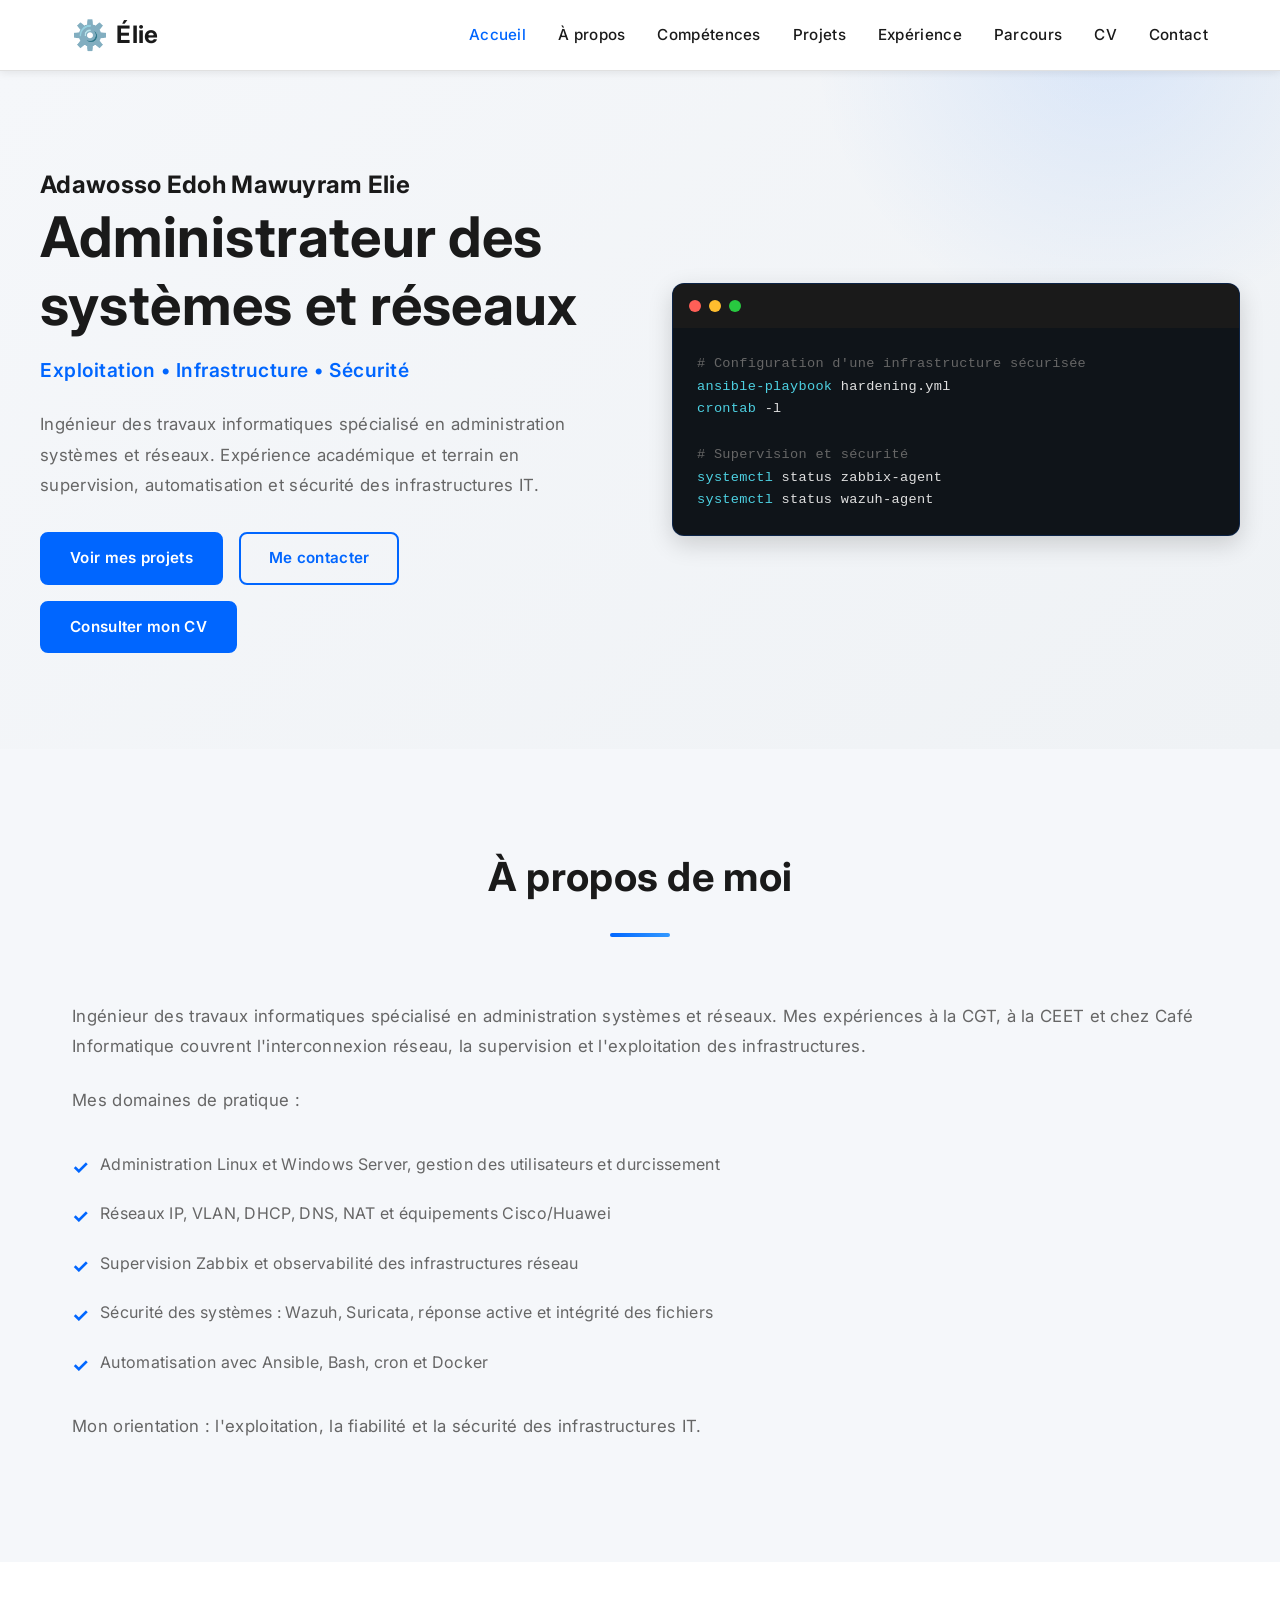
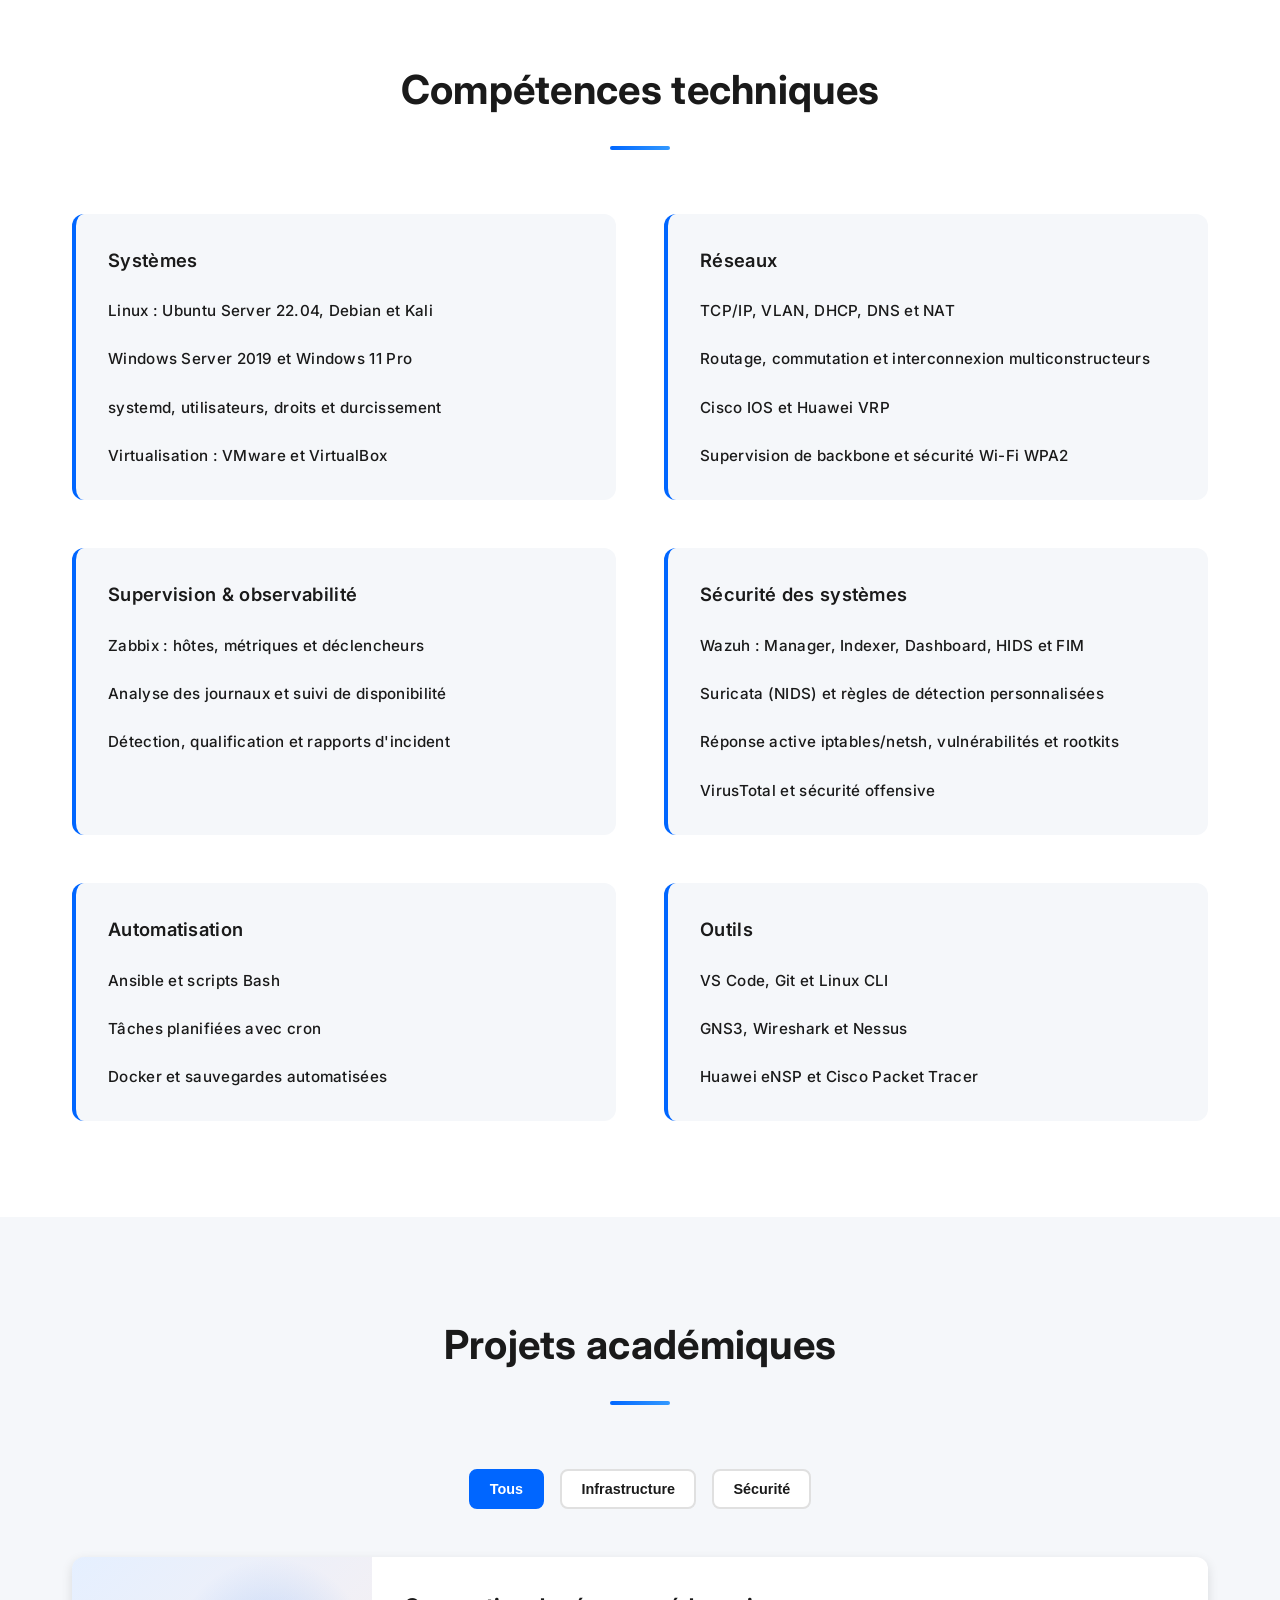
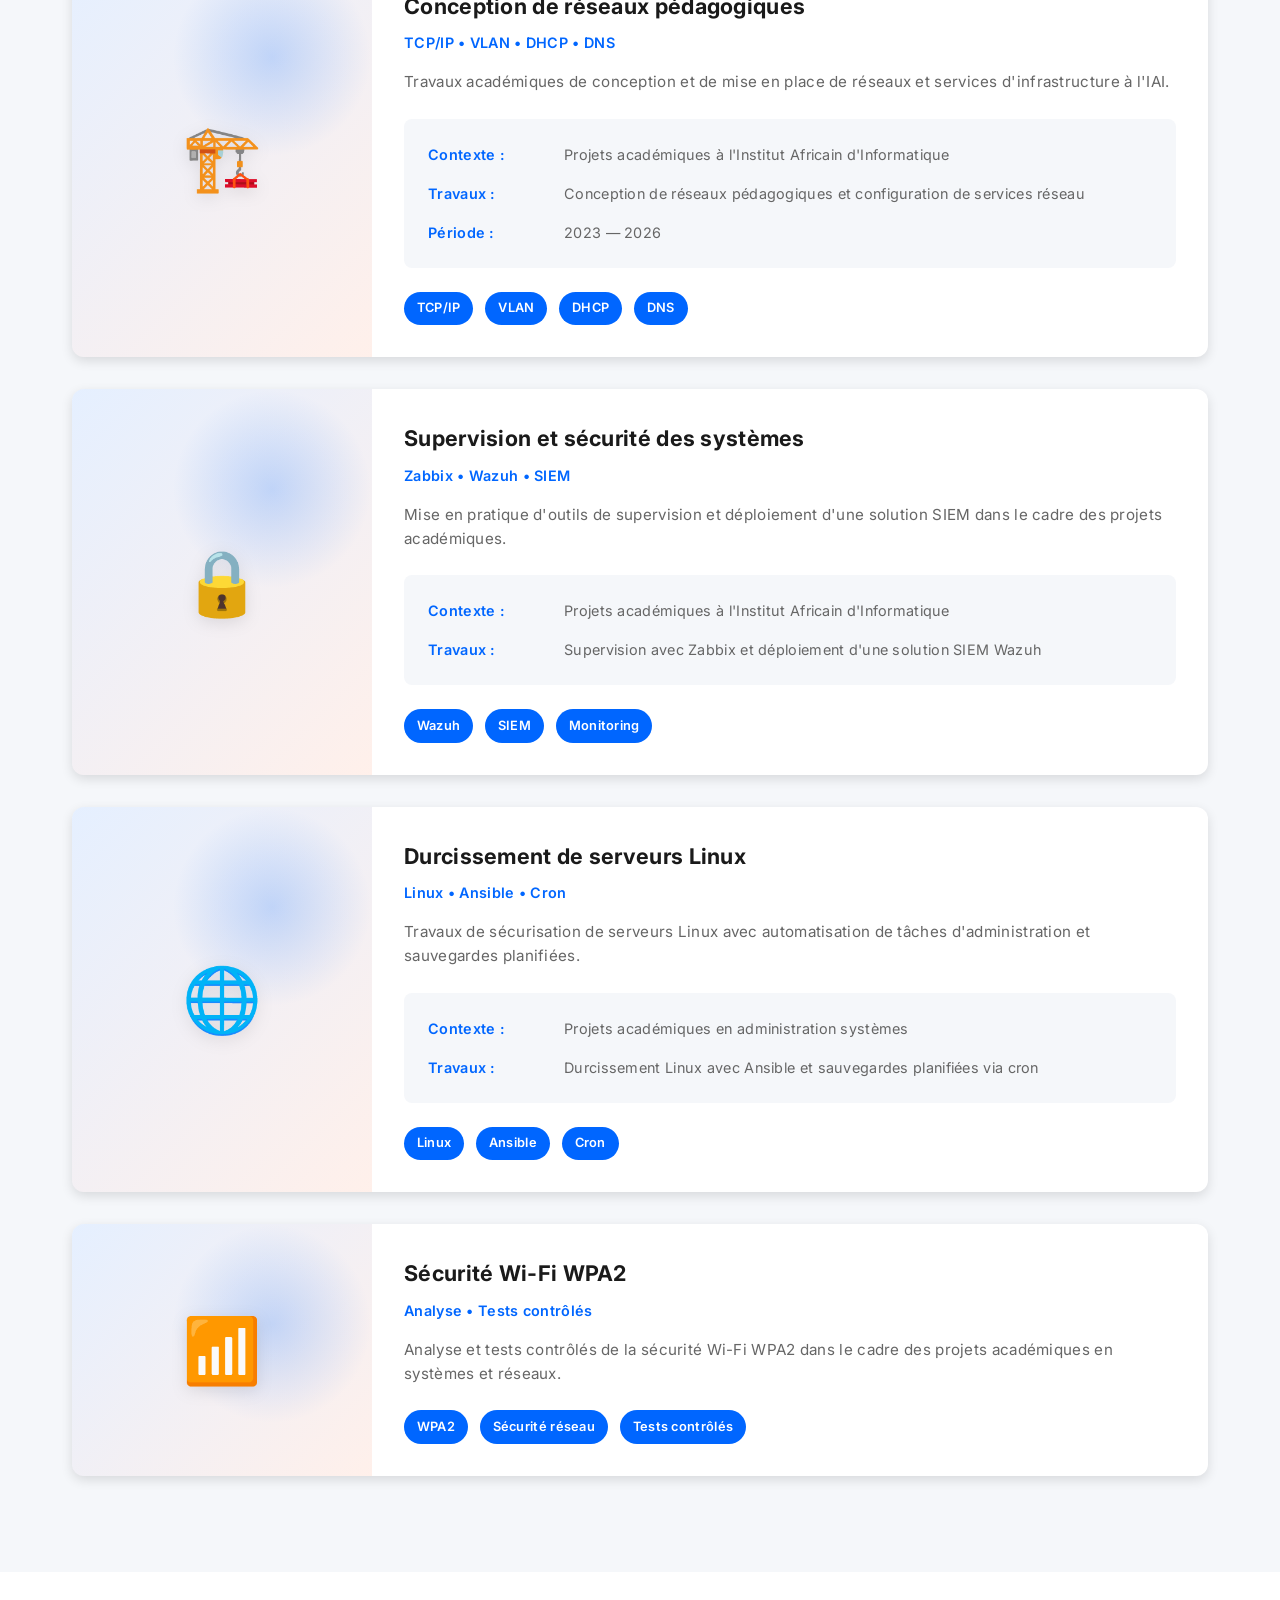
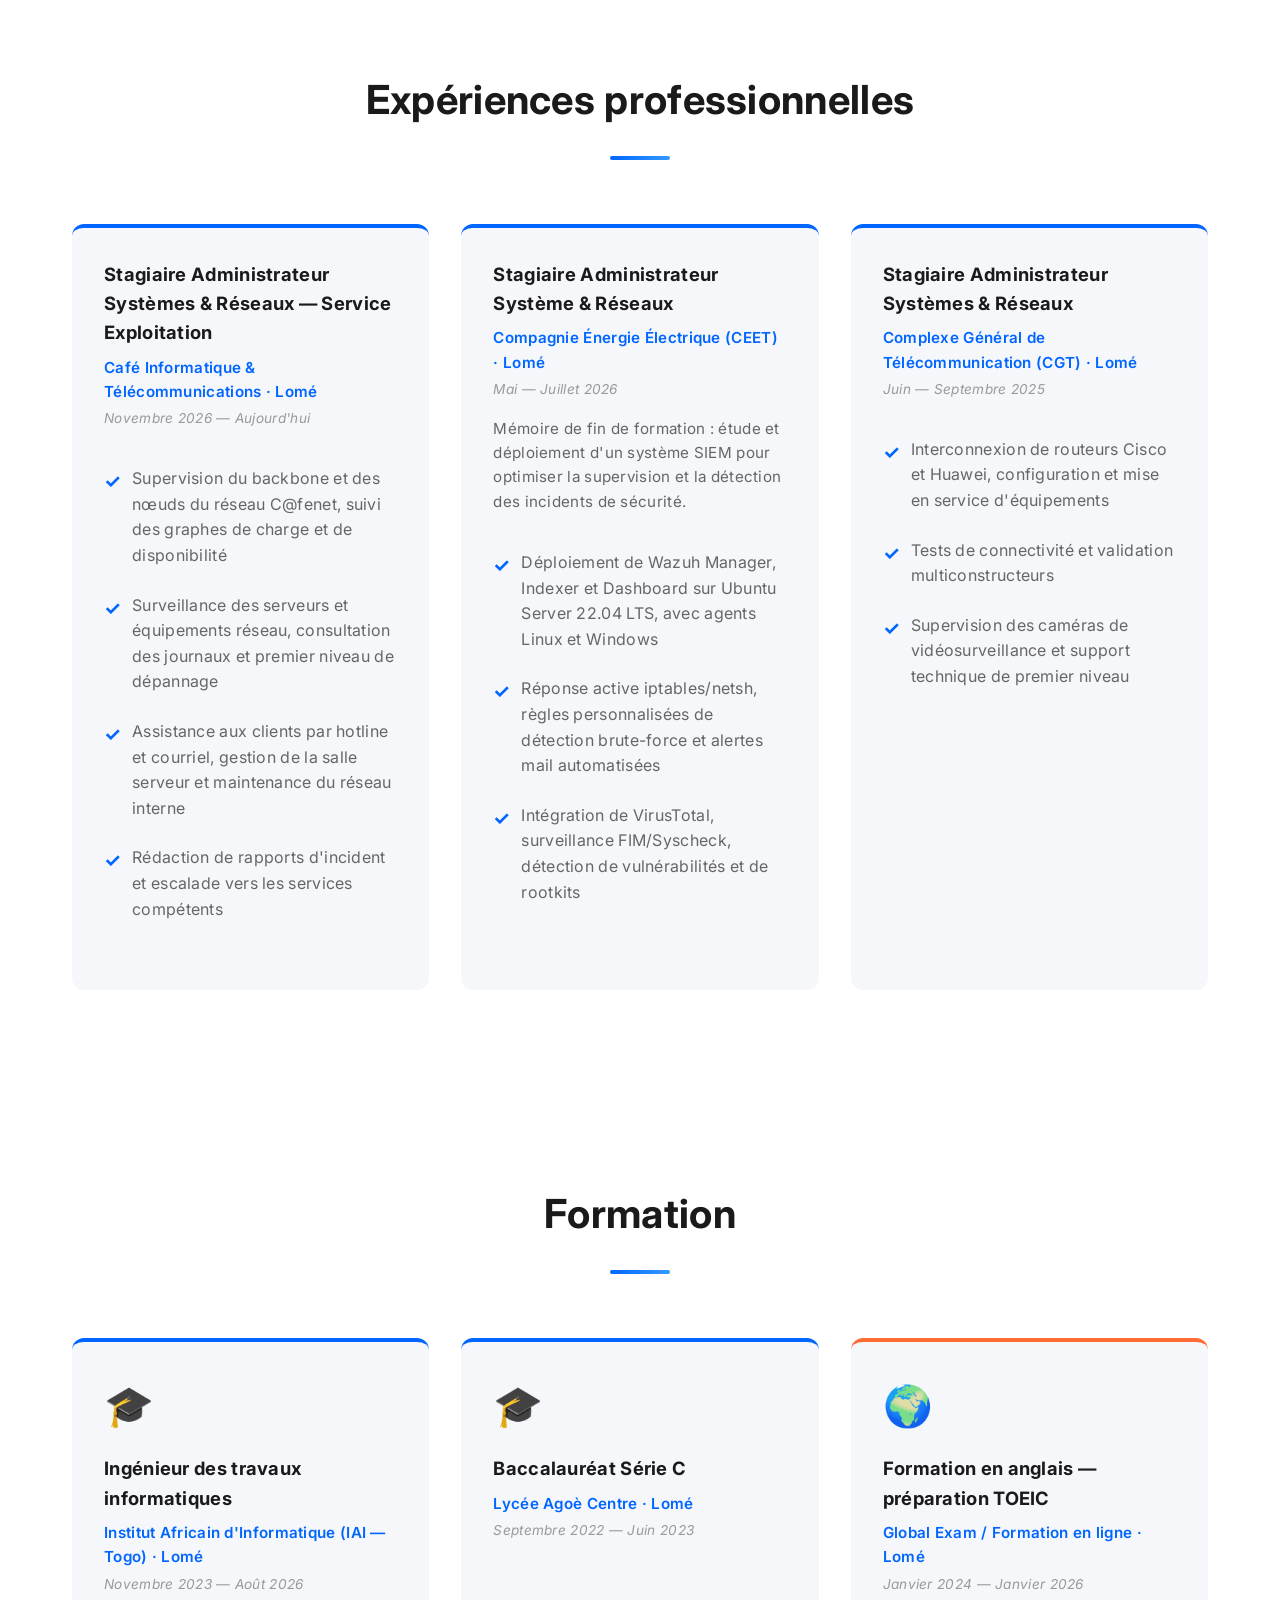
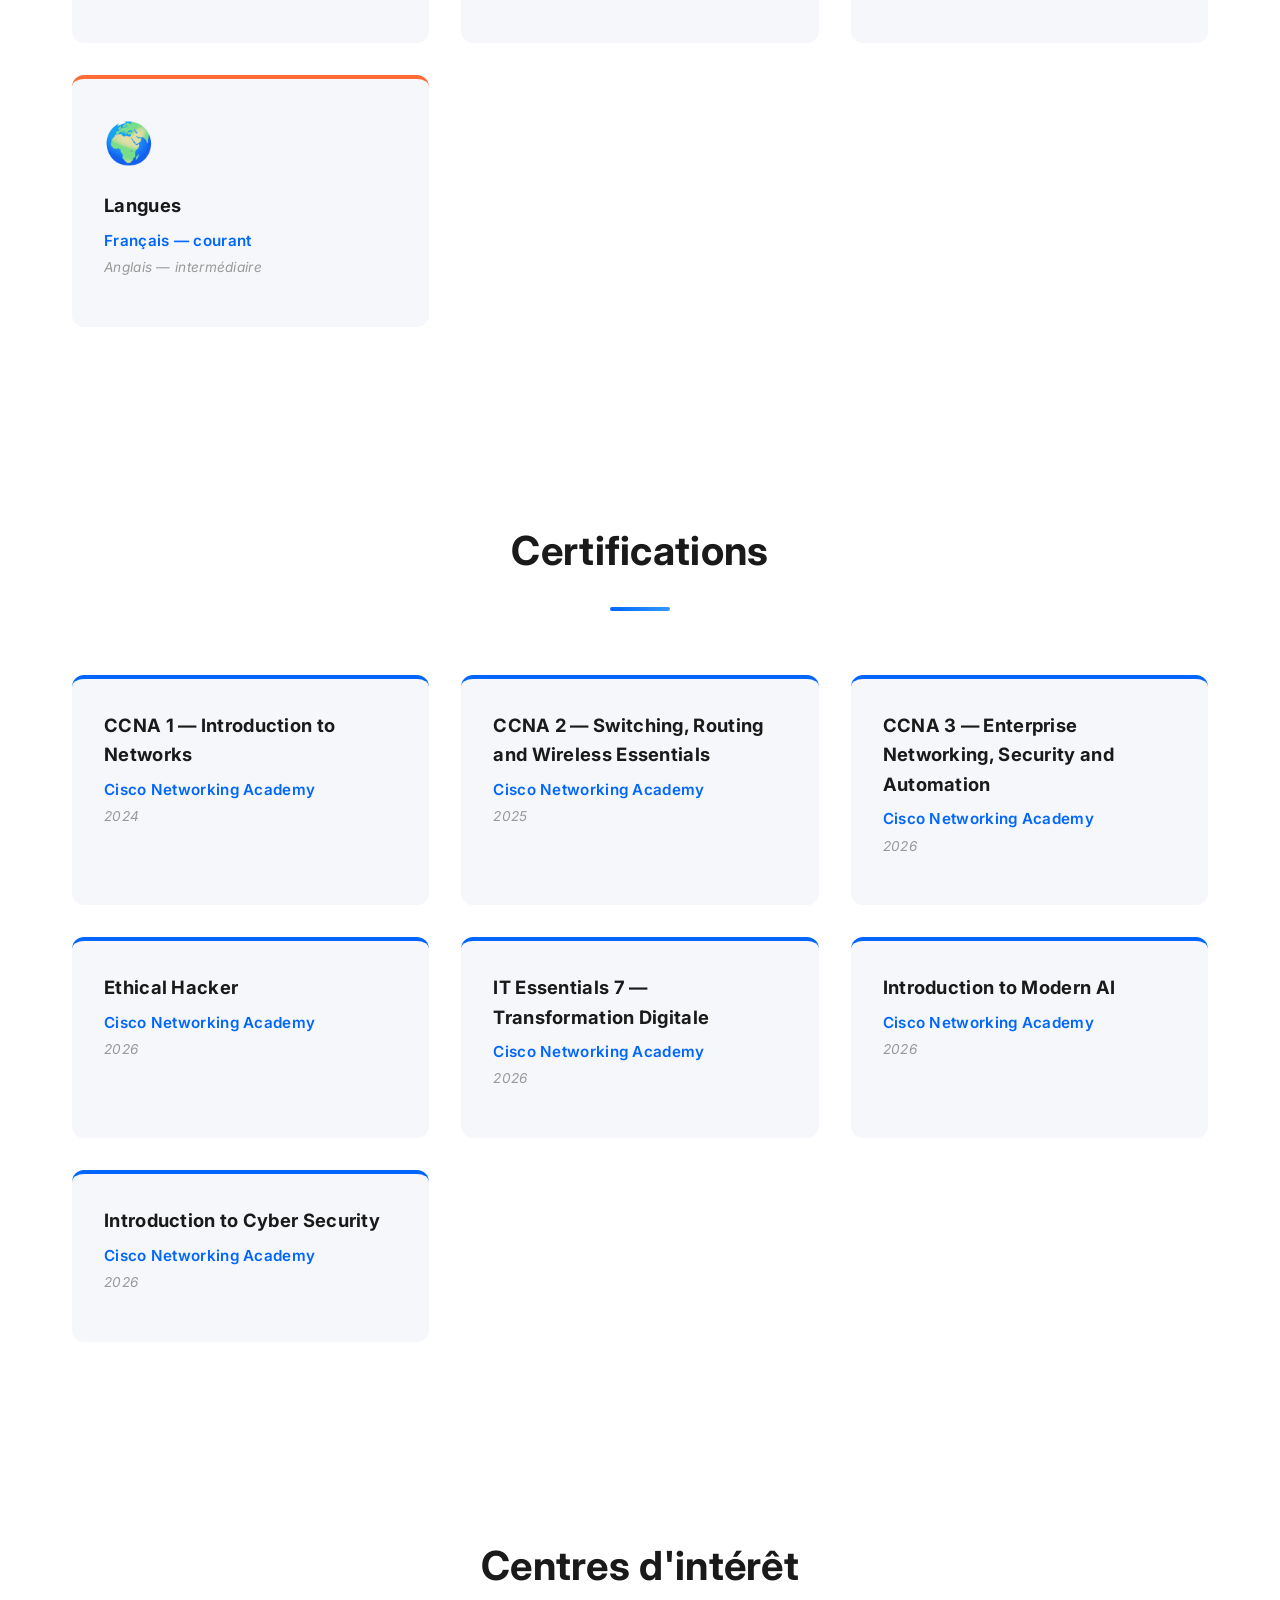
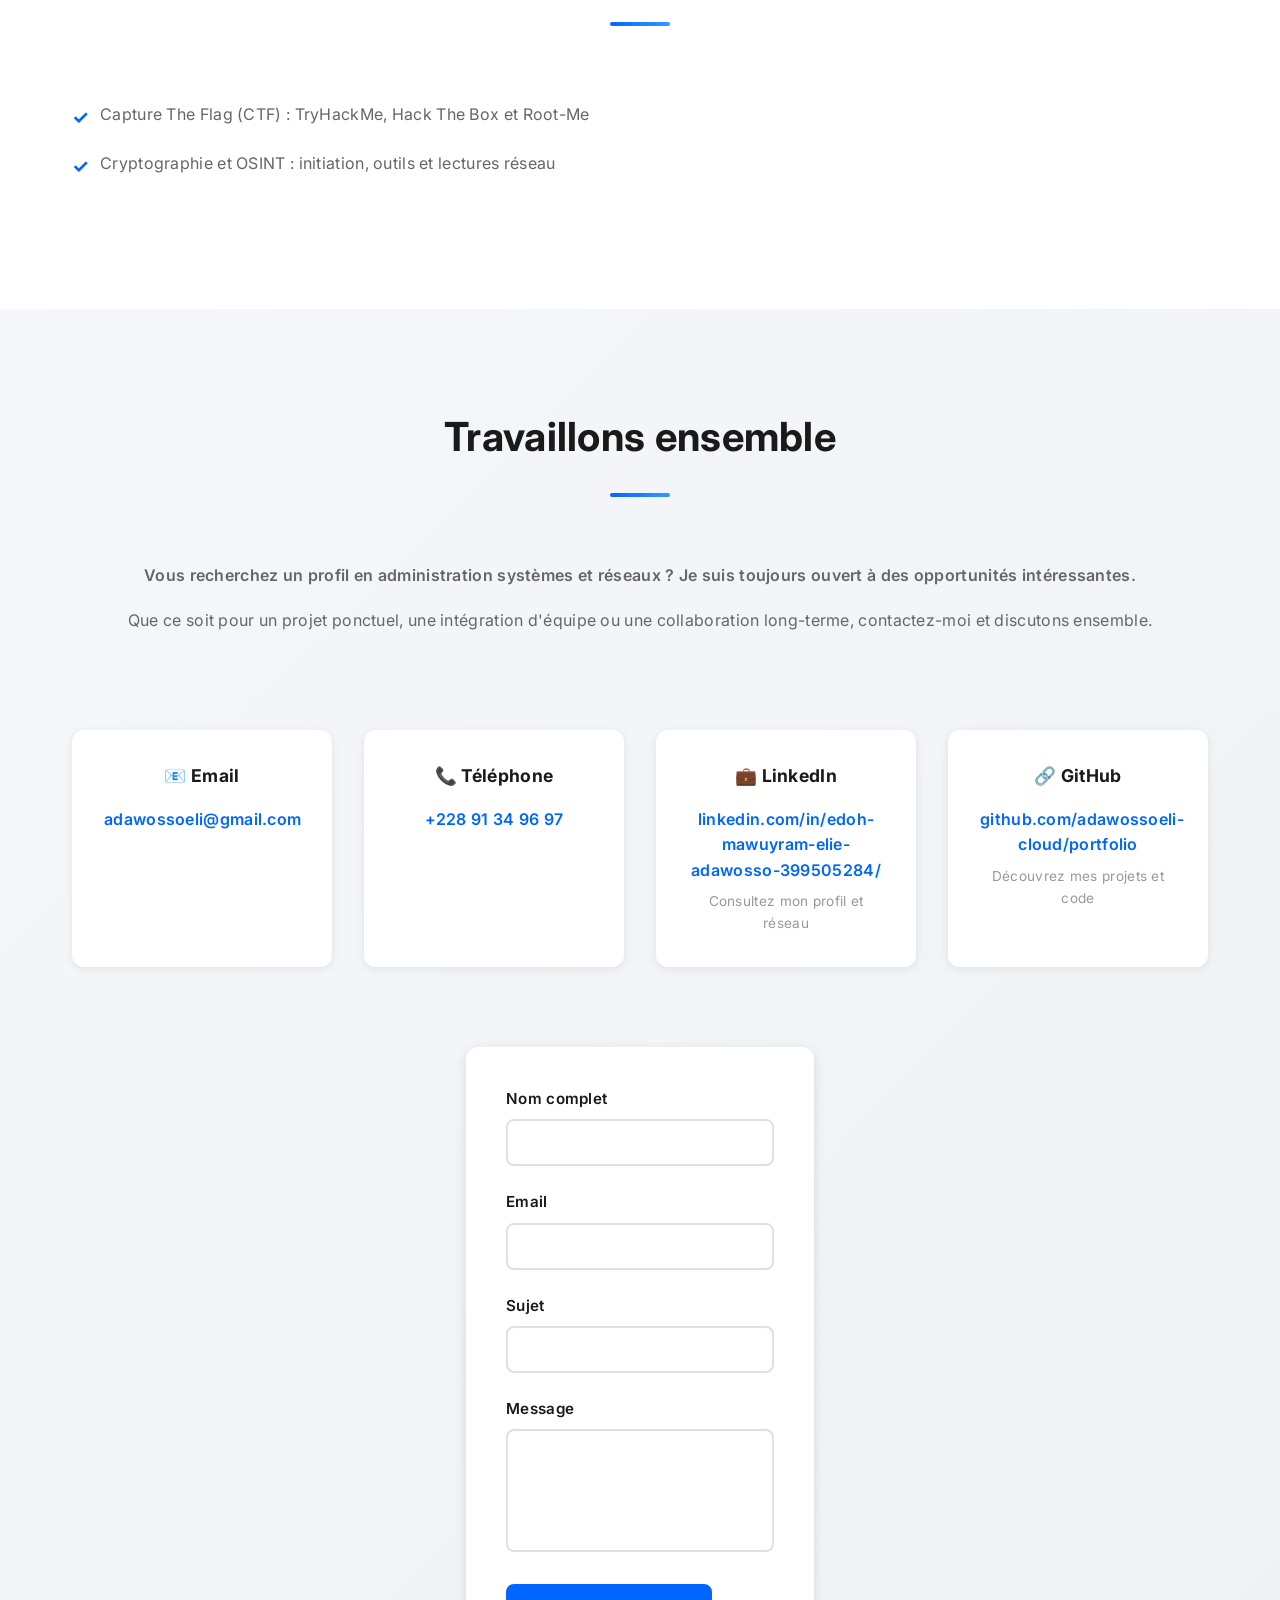
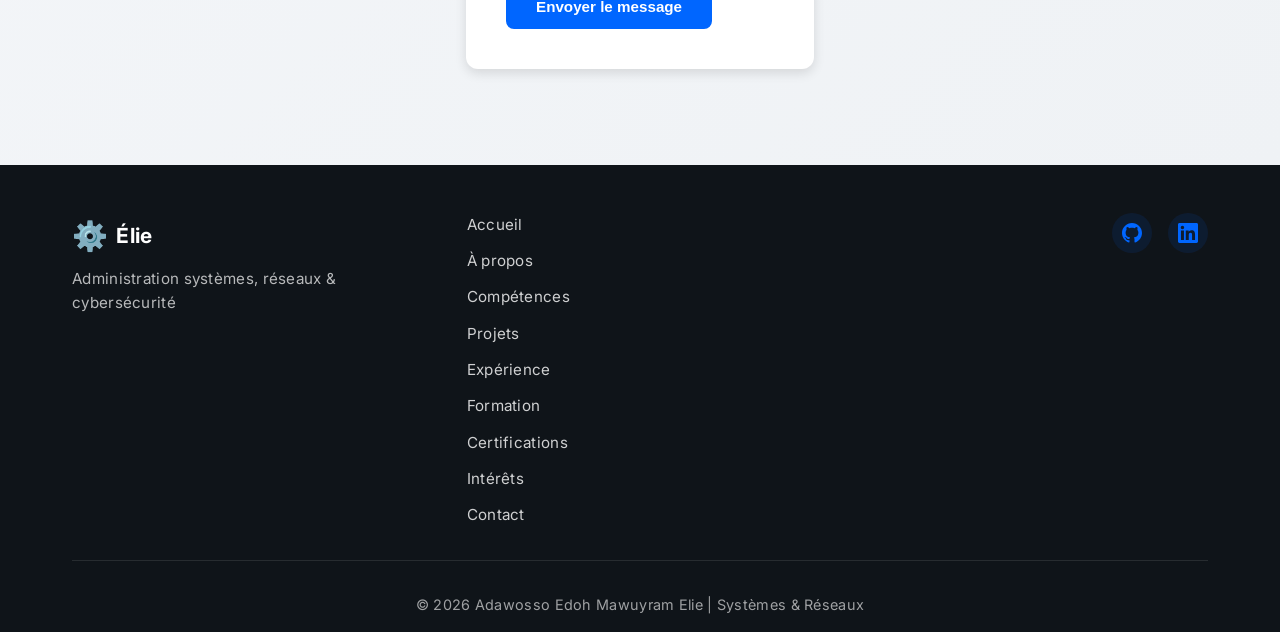
==== commit de438090: "Update LinkedIn profile link" ====
--- a/index.html
+++ b/index.html
@@ -451,7 +451,7 @@
                     </div>
                     <div class="contact-card">
                         <h3>💼 LinkedIn</h3>
-                        <p><a href="https://www.linkedin.com/in/elie-adawosso-399505284/" target="_blank" rel="noopener noreferrer">linkedin.com/in/elie-adawosso-399505284/</a></p>
+                        <p><a href="https://www.linkedin.com/in/edoh-mawuyram-elie-adawosso-399505284/" target="_blank" rel="noopener noreferrer">linkedin.com/in/edoh-mawuyram-elie-adawosso-399505284/</a></p>
                         <small>Consultez mon profil et réseau</small>
                     </div>
                     <div class="contact-card">
@@ -512,7 +512,7 @@
                             <path d="M12 0c-6.626 0-12 5.373-12 12 0 5.302 3.438 9.8 8.207 11.387.599.111.793-.261.793-.577v-2.234c-3.338.726-4.033-1.416-4.033-1.416-.546-1.387-1.333-1.756-1.333-1.756-1.089-.745.083-.729.083-.729 1.205.084 1.839 1.237 1.839 1.237 1.07 1.834 2.807 1.304 3.492.997.107-.775.418-1.305.762-1.604-2.665-.305-5.467-1.334-5.467-5.931 0-1.311.469-2.381 1.236-3.221-.124-.303-.535-1.524.117-3.176 0 0 1.008-.322 3.301 1.23.957-.266 1.983-.399 3.003-.404 1.02.005 2.047.138 3.006.404 2.291-1.552 3.297-1.23 3.297-1.23.653 1.653.242 2.874.118 3.176.77.84 1.235 1.911 1.235 3.221 0 4.609-2.807 5.624-5.479 5.921.43.372.823 1.102.823 2.222v 3.293c0 .319.192.694.801.576 4.765-1.589 8.199-6.086 8.199-11.386 0-6.627-5.373-12-12-12z"/>
                         </svg>
                     </a>
-                    <a href="https://www.linkedin.com/in/elie-adawosso-399505284/" target="_blank" rel="noopener noreferrer" title="LinkedIn">
+                    <a href="https://www.linkedin.com/in/edoh-mawuyram-elie-adawosso-399505284/" target="_blank" rel="noopener noreferrer" title="LinkedIn">
                         <svg width="20" height="20" viewBox="0 0 24 24" fill="currentColor">
                             <path d="M20.447 20.452h-3.554v-5.569c0-1.328-.027-3.037-1.852-3.037-1.853 0-2.136 1.445-2.136 2.939v5.667H9.351V9h3.414v1.561h.046c.477-.9 1.637-1.85 3.37-1.85 3.601 0 4.267 2.37 4.267 5.455v6.286zM5.337 7.433c-1.144 0-2.063-.926-2.063-2.065 0-1.138.92-2.063 2.063-2.063 1.14 0 2.064.925 2.064 2.063 0 1.139-.925 2.065-2.064 2.065zm1.782 13.019H3.555V9h3.564v11.452zM22.225 0H1.771C.792 0 0 .774 0 1.729v20.542C0 23.227.792 24 1.771 24h20.451C23.2 24 24 23.227 24 22.271V1.729C24 .774 23.2 0 22.225 0z"/>
                         </svg>
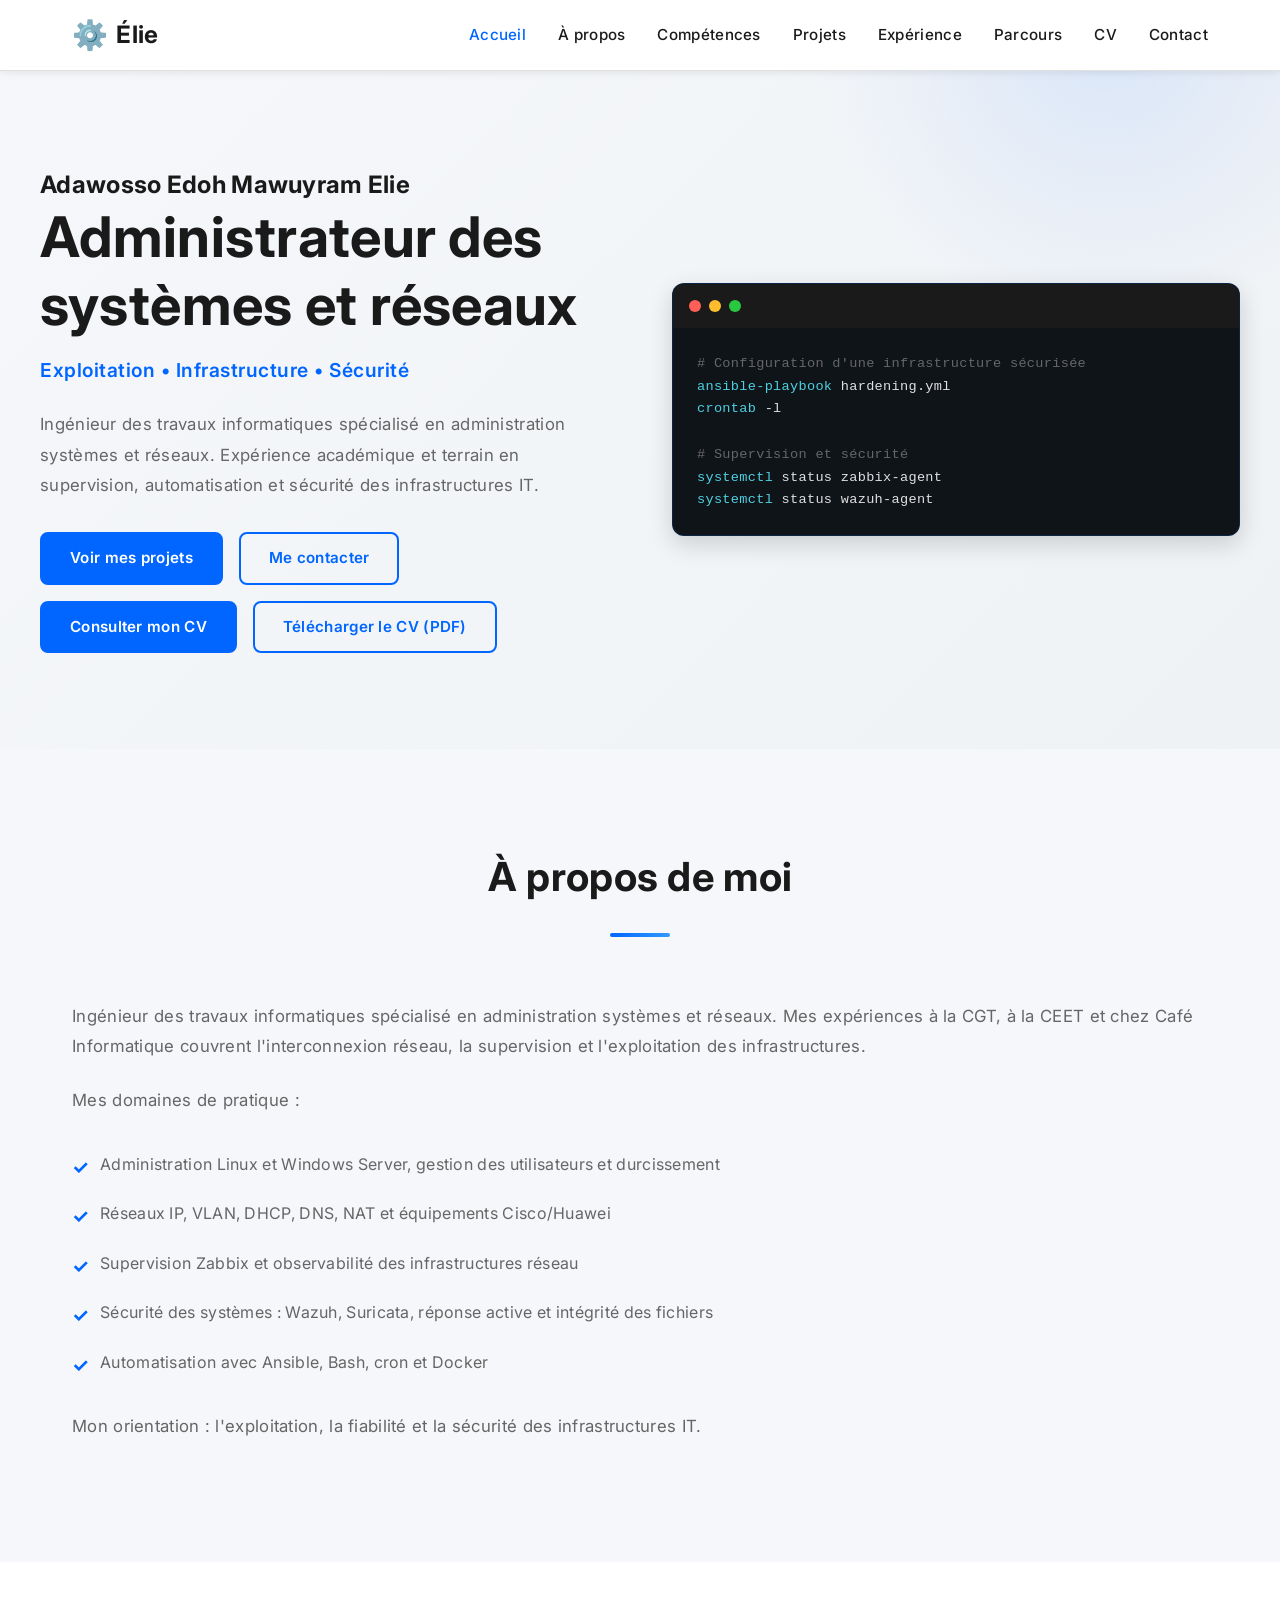
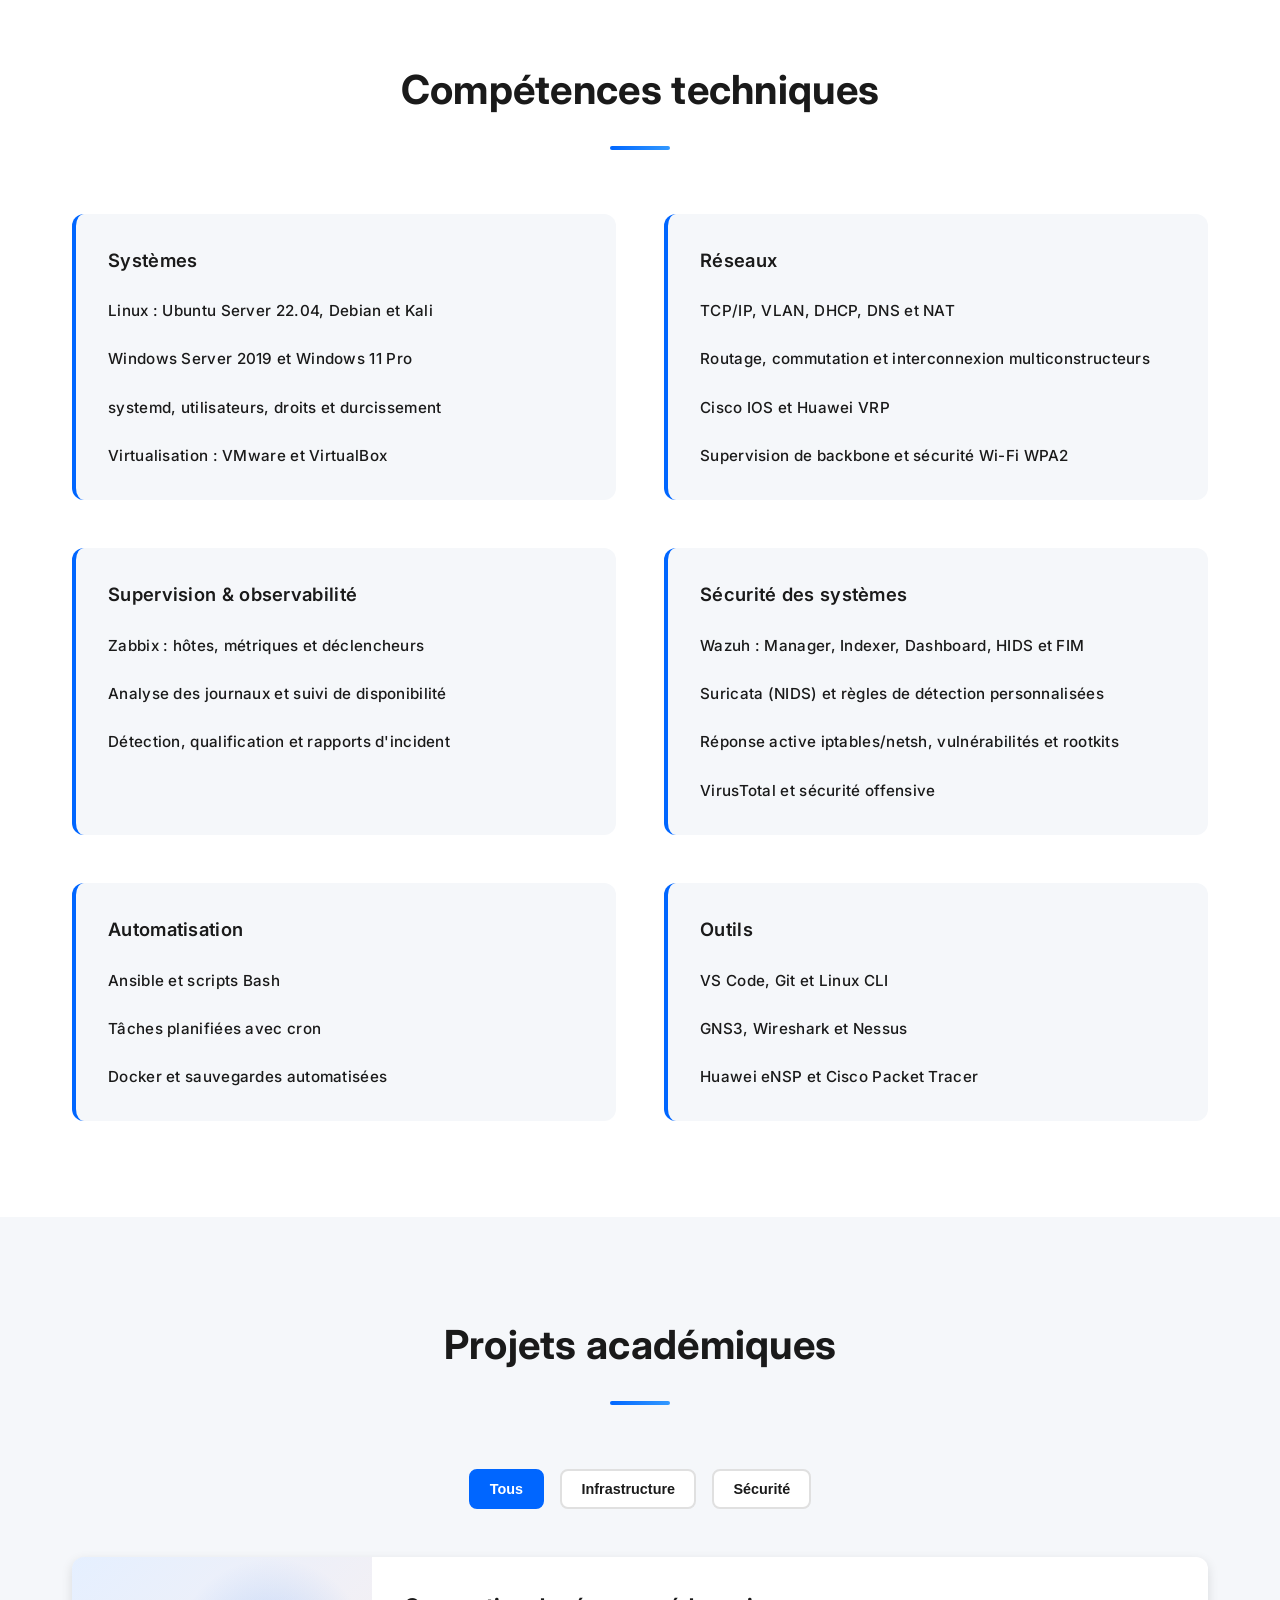
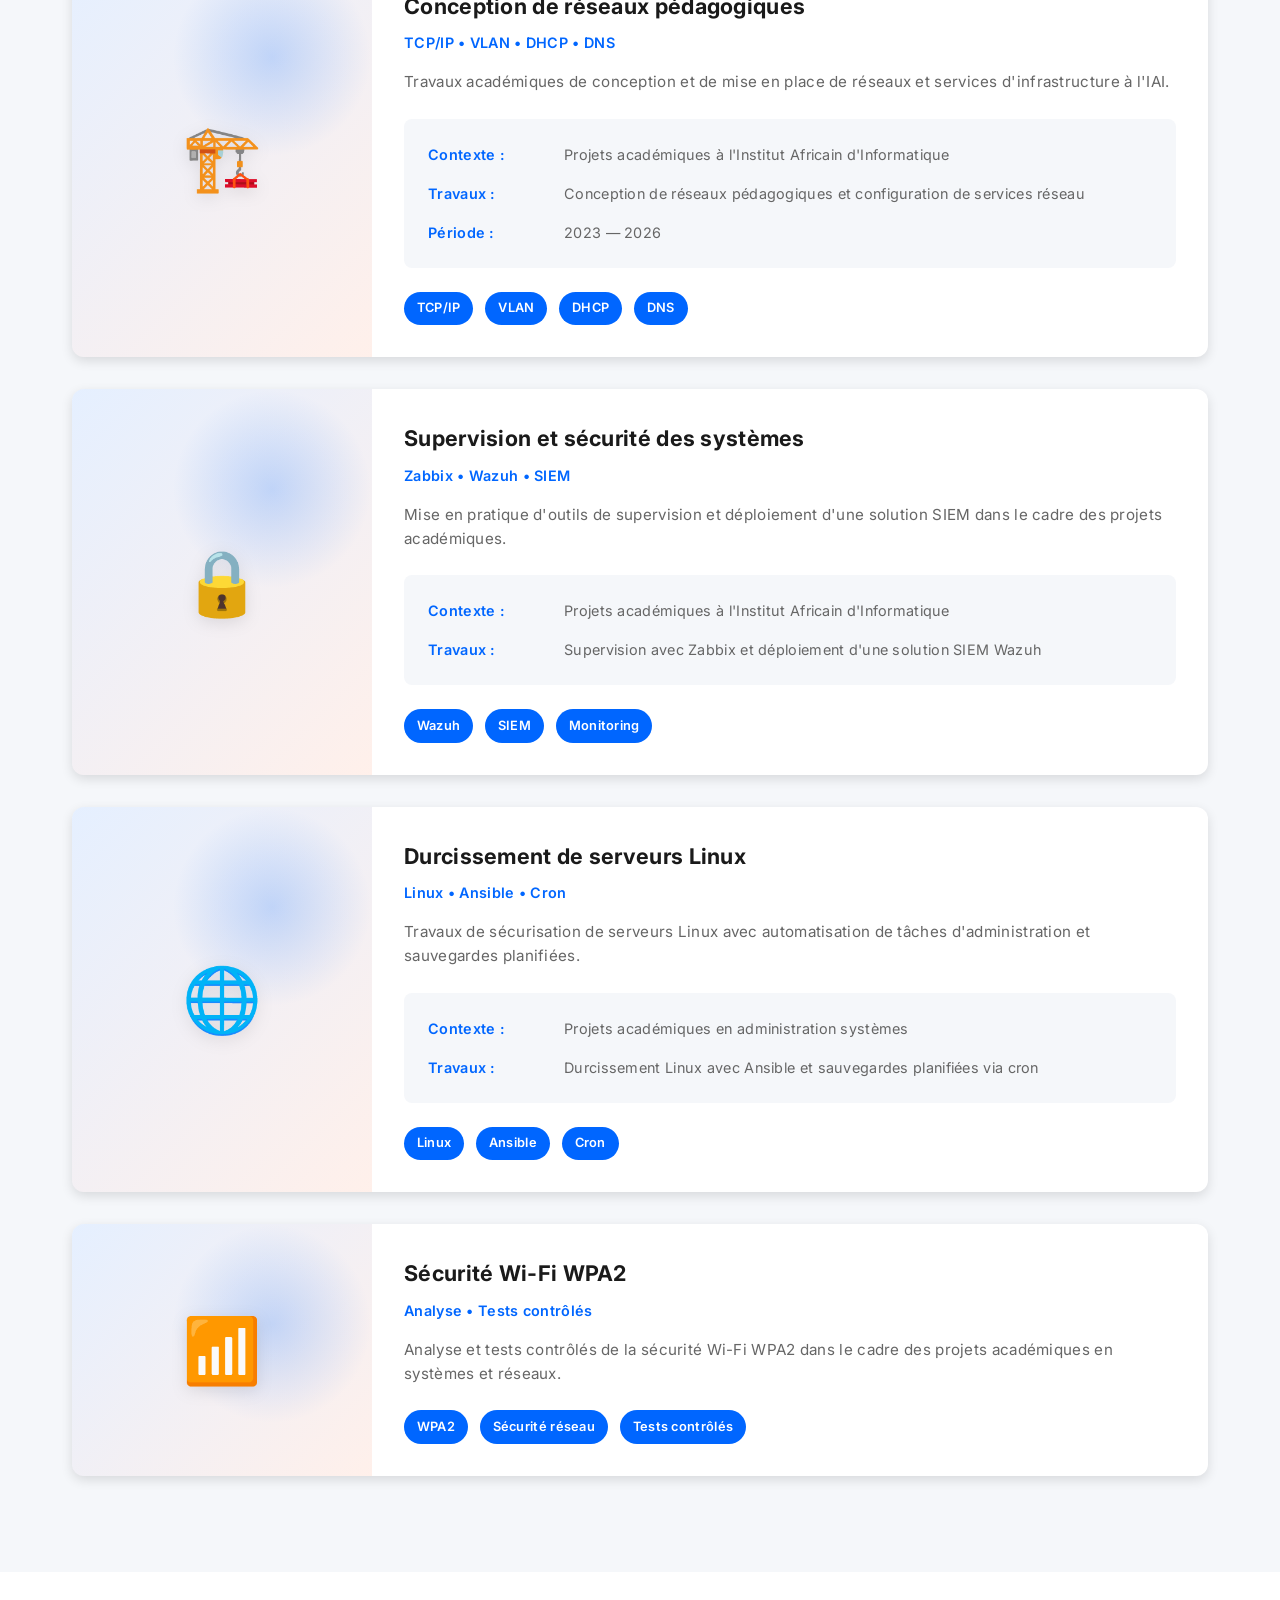
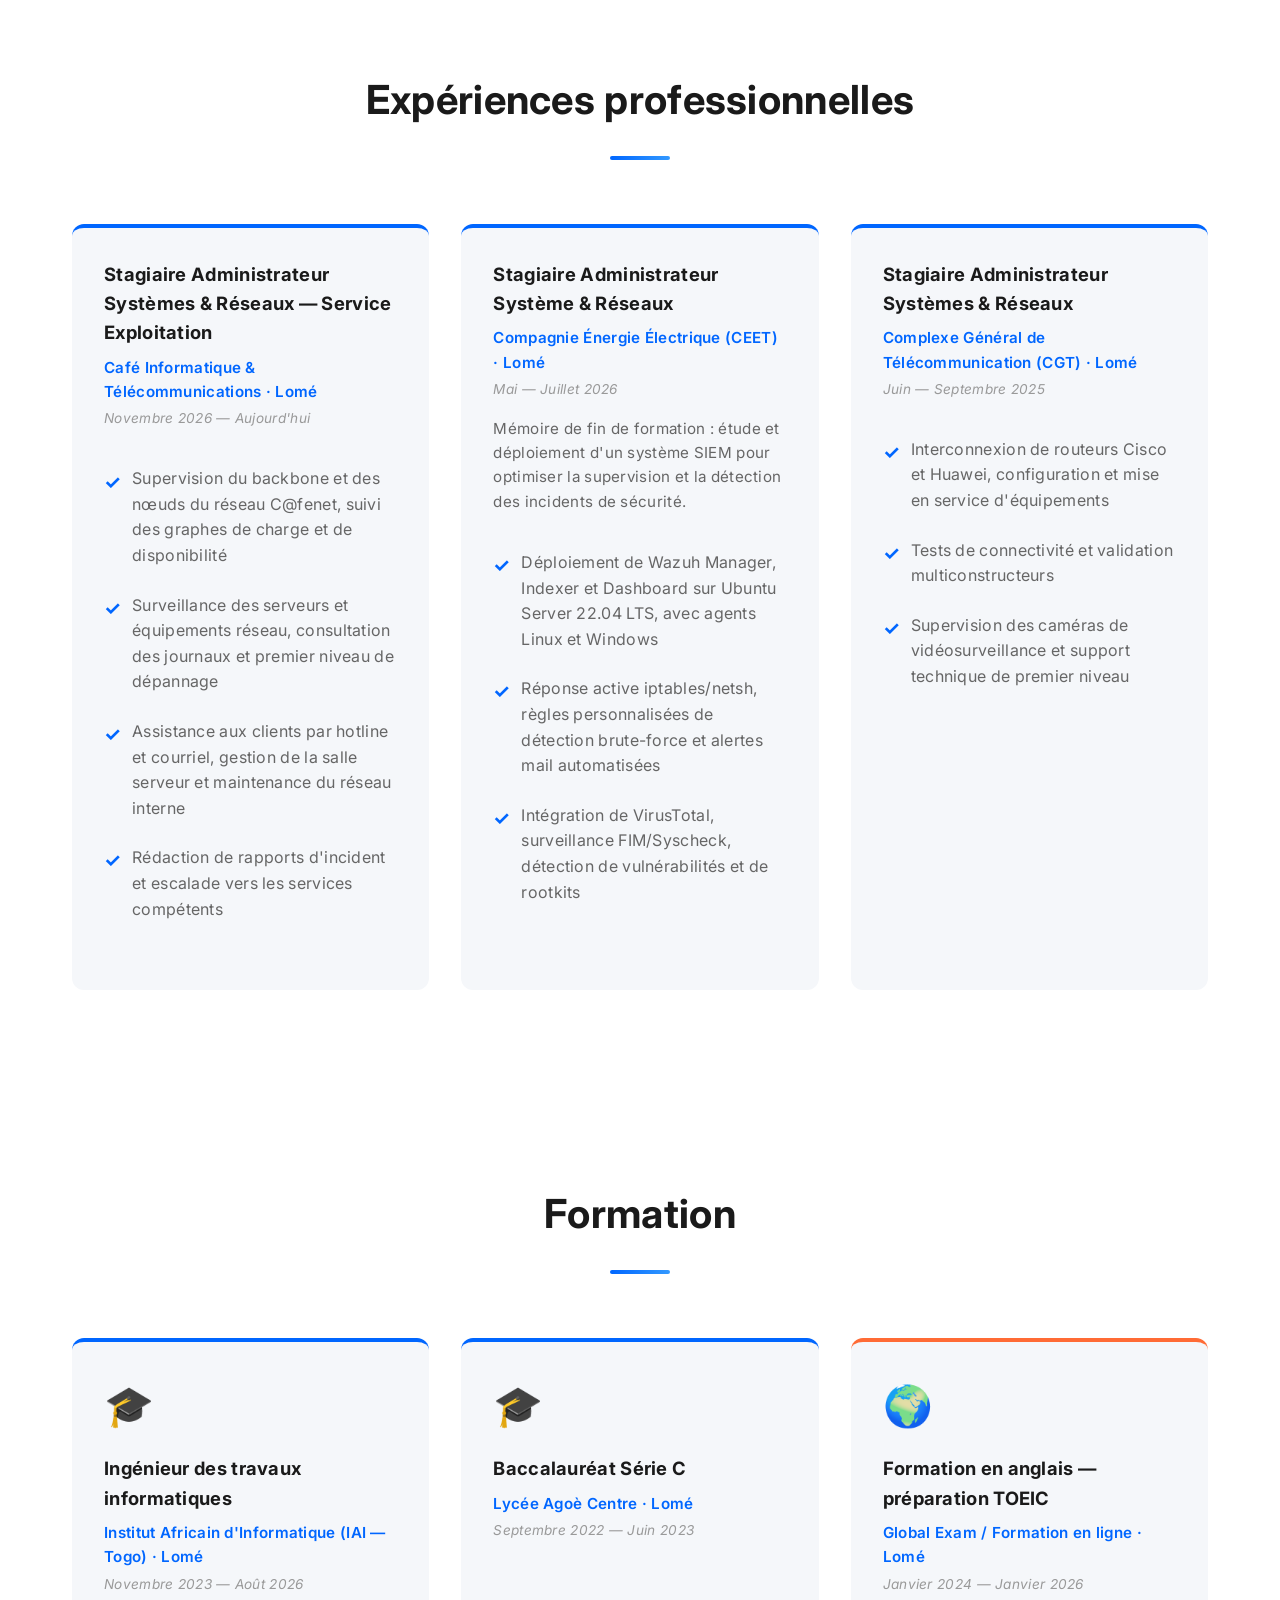
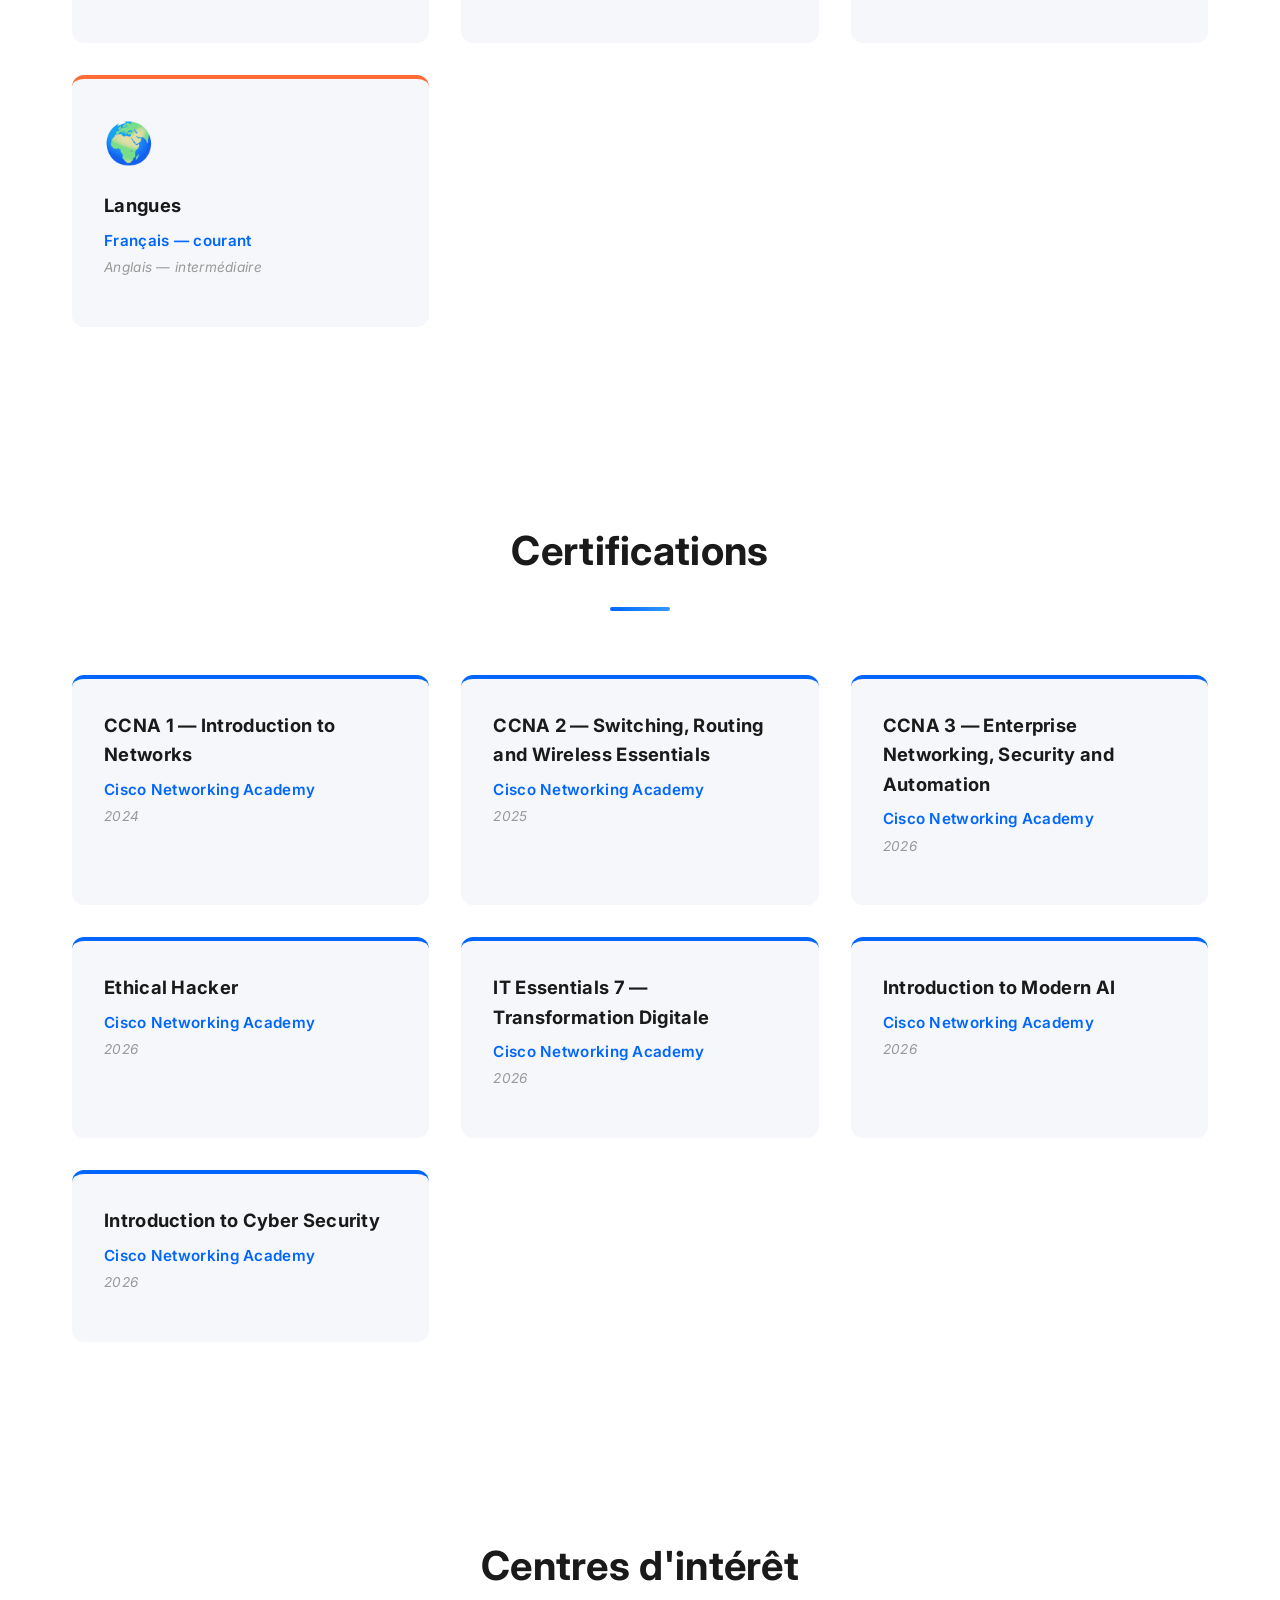
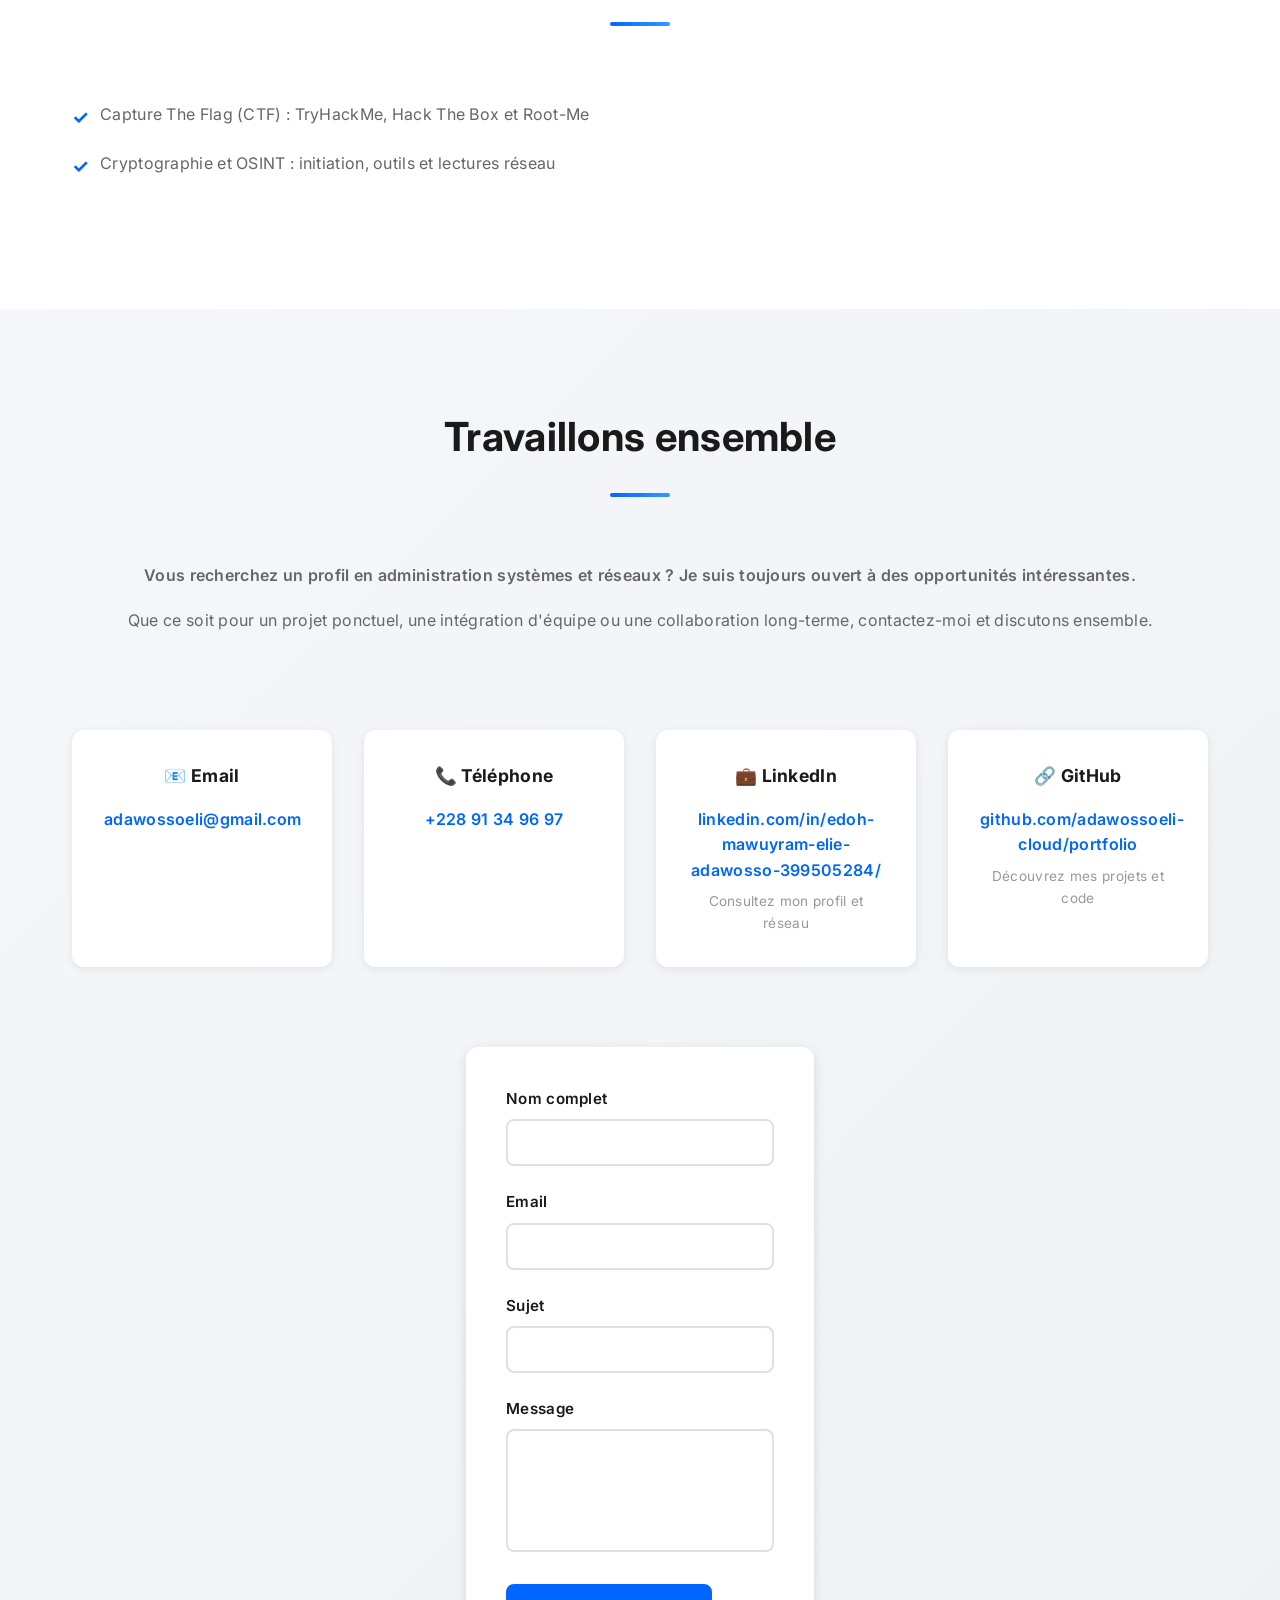
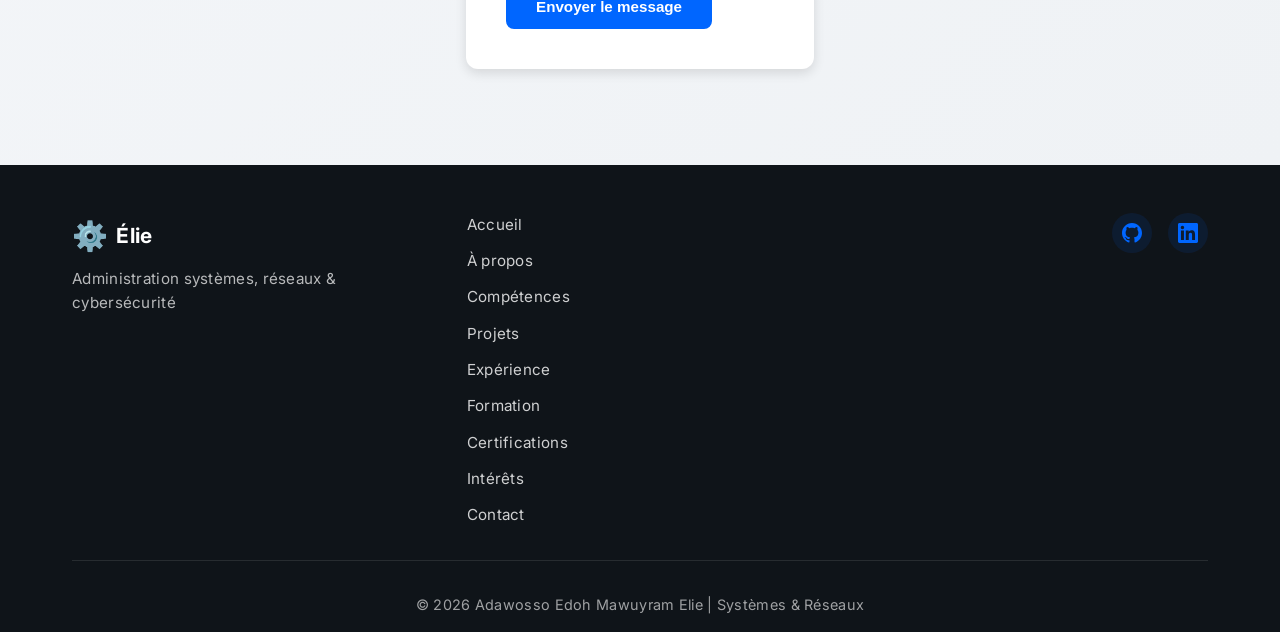
==== commit 086a833d: "Publish updated CV PDF" ====
--- a/index.html
+++ b/index.html
@@ -51,6 +51,7 @@
                     <a href="#projects" class="btn btn-primary">Voir mes projets</a>
                     <a href="#contact" class="btn btn-secondary">Me contacter</a>
                     <a href="cv.html" class="btn btn-primary">Consulter mon CV</a>
+                    <a href="assets/CV_ADAWOSSO_EDOH_MAWUYRAM_ELIE_2026.pdf" download class="btn btn-secondary">Télécharger le CV (PDF)</a>
                 </div>
             </div>
             <div class="hero-visual">
